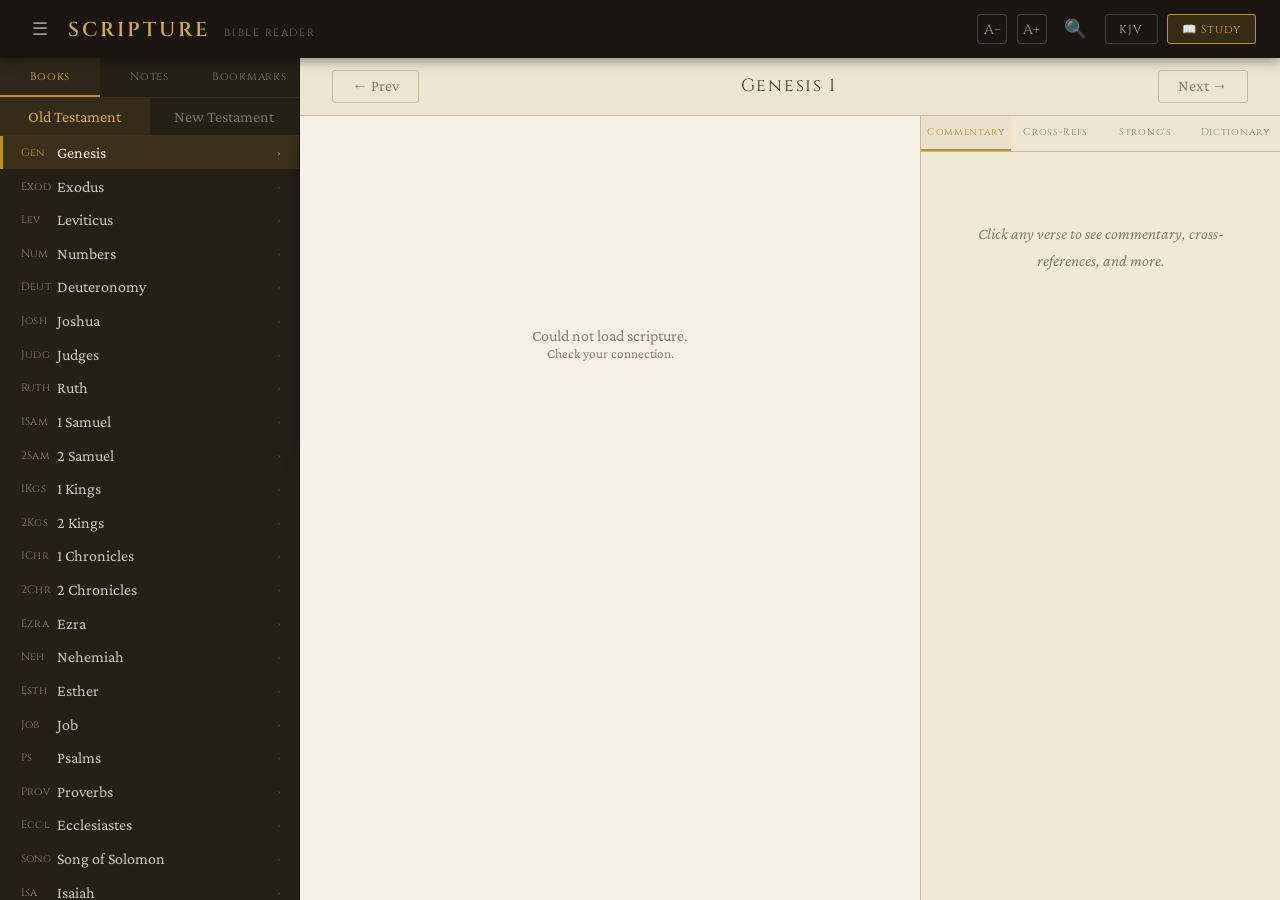
==== index.html @ 1990aa59 "Rename bible-reader-v2.html to index.html" ====
<!DOCTYPE html>
<html lang="en">
<head>
<meta charset="UTF-8">
<meta name="viewport" content="width=device-width, initial-scale=1.0">
<title>Scripture — Bible Reader</title>
<link href="https://fonts.googleapis.com/css2?family=EB+Garamond:ital,wght@0,400;0,500;0,600;1,400;1,500&family=Cinzel:wght@400;500;600&family=Crimson+Pro:ital,wght@0,300;0,400;1,300;1,400&display=swap" rel="stylesheet">
<style>
:root {
  --parchment:#f5f0e8; --parchment-dark:#ede5d4; --ink:#1a1510; --ink-light:#3d3528;
  --ink-faint:#8c7e6a; --gold:#b8922a; --gold-light:#d4ab45; --red:#8b2020;
  --border:#c8b99a; --panel-bg:#f0e9da; --sidebar-bg:#251f18; --sidebar-text:#f5f0e8;
}
*{margin:0;padding:0;box-sizing:border-box;}
body{background:var(--parchment);color:var(--ink);font-family:'Crimson Pro',Georgia,serif;height:100vh;display:flex;flex-direction:column;overflow:hidden;}

/* HEADER */
header{background:var(--ink);color:var(--parchment);padding:0 1.5rem;display:flex;align-items:center;justify-content:space-between;height:58px;flex-shrink:0;z-index:200;box-shadow:0 2px 12px rgba(0,0,0,.45);}
.logo{font-family:'Cinzel',serif;font-size:1.25rem;font-weight:600;letter-spacing:.15em;color:var(--gold-light);}
.logo sub{font-size:.65rem;letter-spacing:.15em;color:rgba(245,240,232,.4);font-weight:400;margin-left:.4rem;text-transform:uppercase;vertical-align:baseline;}
.hdr-right{display:flex;align-items:center;gap:.6rem;}
.hbtn{background:none;border:1px solid rgba(245,240,232,.18);color:rgba(245,240,232,.7);font-family:'Cinzel',serif;font-size:.72rem;letter-spacing:.08em;padding:.38rem .85rem;border-radius:3px;cursor:pointer;transition:all .2s;white-space:nowrap;}
.hbtn:hover{border-color:var(--gold-light);color:var(--gold-light);background:rgba(184,146,42,.08);}
.hbtn.on{background:rgba(184,146,42,.18);border-color:var(--gold);color:var(--gold-light);}
.ibtn{background:none;border:none;color:rgba(245,240,232,.6);cursor:pointer;padding:.4rem .5rem;border-radius:4px;transition:all .2s;font-size:1.15rem;line-height:1;}
.ibtn:hover{color:var(--gold-light);background:rgba(255,255,255,.06);}
.fbtn{background:none;border:1px solid rgba(245,240,232,.2);color:rgba(245,240,232,.6);width:30px;height:30px;border-radius:3px;cursor:pointer;transition:all .2s;font-size:.88rem;font-family:'Cinzel',serif;}
.fbtn:hover{border-color:var(--gold-light);color:var(--gold-light);}

/* BODY */
.app-body{display:flex;flex:1;overflow:hidden;}

/* SIDEBAR */
.sidebar{width:300px;flex-shrink:0;background:var(--sidebar-bg);color:var(--sidebar-text);display:flex;flex-direction:column;overflow:hidden;transition:width .28s ease;border-right:1px solid rgba(0,0,0,.4);}
.sidebar.collapsed{width:0;}
.tab-bar{display:flex;border-bottom:1px solid rgba(245,240,232,.08);flex-shrink:0;}
.tab-btn{flex:1;padding:.7rem .2rem;background:none;border:none;border-bottom:2px solid transparent;color:rgba(245,240,232,.4);font-family:'Cinzel',serif;font-size:.7rem;letter-spacing:.06em;cursor:pointer;transition:all .2s;}
.tab-btn.active{color:var(--gold-light);border-bottom-color:var(--gold);background:rgba(184,146,42,.07);}
.sb-panel{display:none;flex-direction:column;overflow:hidden;flex:1;}
.sb-panel.visible{display:flex;}

/* Books */
.ts-switch{display:flex;border-bottom:1px solid rgba(245,240,232,.08);flex-shrink:0;}
.ts-btn{flex:1;padding:.6rem;background:none;border:none;color:rgba(245,240,232,.4);font-family:'Crimson Pro',serif;font-size:1rem;cursor:pointer;transition:all .2s;}
.ts-btn.active{color:var(--gold-light);background:rgba(184,146,42,.1);}
.books-scroll{flex:1;overflow-y:auto;}
.books-scroll::-webkit-scrollbar{width:4px;}
.books-scroll::-webkit-scrollbar-thumb{background:rgba(184,146,42,.25);border-radius:2px;}

/* Book row with chapter flyout */
.book-row{display:flex;align-items:center;padding:.52rem 1.1rem;cursor:pointer;transition:all .15s;border-left:3px solid transparent;position:relative;}
.book-row:hover{background:rgba(245,240,232,.06);}
.book-row.active{background:rgba(184,146,42,.15);border-left-color:var(--gold);}
.book-row:hover .ch-flyout,.book-row.active .ch-flyout{display:flex;}
.bk-abbr{font-family:'Cinzel',serif;font-size:.68rem;letter-spacing:.04em;color:var(--ink-faint);width:36px;flex-shrink:0;}
.book-row.active .bk-abbr{color:var(--gold);}
.bk-nm{font-size:1rem;color:rgba(245,240,232,.8);}
.book-row.active .bk-nm{color:var(--sidebar-text);}
.bk-arrow{margin-left:auto;font-size:.65rem;color:rgba(245,240,232,.2);transition:color .2s;}
.book-row:hover .bk-arrow{color:rgba(184,146,42,.6);}
.book-row.active .bk-arrow{color:var(--gold);}

/* Chapter flyout — appears to the RIGHT of the book row */
.ch-flyout{
  display:none;
  position:absolute;
  left:100%;
  top:0;
  z-index:500;
  background:#1e1810;
  border:1px solid rgba(184,146,42,.3);
  border-radius:0 6px 6px 0;
  box-shadow:6px 4px 20px rgba(0,0,0,.5);
  flex-direction:column;
  min-width:220px;
  max-height:320px;
}
.ch-flyout-title{font-family:'Cinzel',serif;font-size:.6rem;letter-spacing:.15em;color:var(--gold-light);padding:.55rem .8rem .4rem;border-bottom:1px solid rgba(245,240,232,.08);opacity:.8;flex-shrink:0;}
.ch-flyout-grid{display:grid;grid-template-columns:repeat(6,1fr);gap:3px;padding:.5rem .6rem .7rem;overflow-y:auto;flex:1;}
.ch-flyout-grid::-webkit-scrollbar{width:3px;}
.ch-flyout-grid::-webkit-scrollbar-thumb{background:rgba(184,146,42,.2);}
.ch-num{background:rgba(245,240,232,.07);border:none;color:rgba(245,240,232,.55);font-family:'Crimson Pro',serif;font-size:.88rem;padding:.35rem 0;border-radius:3px;cursor:pointer;transition:all .15s;text-align:center;}
.ch-num:hover{background:rgba(184,146,42,.25);color:var(--gold-light);}
.ch-num.active{background:var(--gold);color:var(--ink);font-weight:700;}

/* Notes/BM lists */
.notes-body{flex:1;overflow-y:auto;padding:.7rem 1rem;display:flex;flex-direction:column;gap:.5rem;}
.notes-body::-webkit-scrollbar{width:4px;}
.notes-body::-webkit-scrollbar-thumb{background:rgba(184,146,42,.2);}
.note-card{background:rgba(184,146,42,.08);border:1px solid rgba(184,146,42,.18);border-radius:5px;padding:.55rem .75rem;cursor:pointer;transition:all .2s;}
.note-card:hover{background:rgba(184,146,42,.16);}
.note-ref{font-family:'Cinzel',serif;font-size:.68rem;color:var(--gold-light);letter-spacing:.05em;}
.note-snip{font-size:.88rem;color:rgba(245,240,232,.55);margin-top:.2rem;white-space:nowrap;overflow:hidden;text-overflow:ellipsis;}
.bm-card{background:rgba(139,32,32,.12);border:1px solid rgba(139,32,32,.2);border-radius:5px;padding:.55rem .75rem;cursor:pointer;transition:all .2s;}
.bm-card:hover{background:rgba(139,32,32,.2);}
.bm-ref{font-family:'Cinzel',serif;font-size:.68rem;color:#c97070;letter-spacing:.05em;}
.bm-snip{font-size:.88rem;color:rgba(245,240,232,.5);margin-top:.1rem;white-space:nowrap;overflow:hidden;text-overflow:ellipsis;}
.empty-msg{text-align:center;padding:2rem .5rem;font-size:.9rem;color:rgba(245,240,232,.25);font-style:italic;}

/* READER */
.reader-wrap{flex:1;display:flex;flex-direction:column;overflow:hidden;}
.ch-nav{display:flex;align-items:center;justify-content:space-between;padding:.75rem 2rem;background:var(--parchment-dark);border-bottom:1px solid var(--border);flex-shrink:0;}
.nav-btn{background:none;border:1px solid var(--border);color:var(--ink-faint);font-family:'Crimson Pro',serif;font-size:1rem;padding:.4rem 1.2rem;border-radius:3px;cursor:pointer;transition:all .2s;}
.nav-btn:hover{border-color:var(--gold);color:var(--gold);}
.ch-title{font-family:'Cinzel',serif;font-size:1.1rem;letter-spacing:.1em;color:var(--ink-light);}
.content-split{display:flex;flex:1;overflow:hidden;}
.reader-scroll{flex:1;overflow-y:auto;}
.reader-scroll::-webkit-scrollbar{width:6px;}
.reader-scroll::-webkit-scrollbar-track{background:var(--parchment-dark);}
.reader-scroll::-webkit-scrollbar-thumb{background:var(--border);border-radius:3px;}
.reader-inner{max-width:740px;margin:0 auto;padding:3rem 2rem 6rem;}
.book-heading{text-align:center;margin-bottom:2.5rem;padding-bottom:1.25rem;border-bottom:1px solid var(--border);position:relative;}
.book-heading::after{content:'✦';position:absolute;bottom:-.55rem;left:50%;transform:translateX(-50%);background:var(--parchment);padding:0 .5rem;color:var(--gold);font-size:.7rem;}
.book-heading h1{font-family:'Cinzel',serif;font-size:2.2rem;font-weight:500;letter-spacing:.12em;margin-bottom:.25rem;}
.book-heading .ch-lbl{font-family:'EB Garamond',serif;font-style:italic;color:var(--ink-faint);font-size:1.2rem;letter-spacing:.06em;}
.sec-head{font-family:'EB Garamond',serif;font-style:italic;font-size:1.15rem;color:var(--ink-faint);text-align:center;margin:1.4rem 0 .5rem;letter-spacing:.04em;}
.verse-block{display:flex;gap:.65rem;padding:.4rem .55rem;border-radius:4px;transition:background .15s;position:relative;cursor:pointer;border-left:3px solid transparent;}
.verse-block:hover{background:rgba(184,146,42,.06);}
.verse-block.selected{background:rgba(184,146,42,.11);border-left-color:var(--gold-light);}
.verse-block.hl-yellow{background:rgba(220,170,30,.15);border-left-color:goldenrod;}
.verse-block.hl-blue{background:rgba(60,120,200,.1);border-left-color:steelblue;}
.verse-block.hl-green{background:rgba(50,140,70,.1);border-left-color:seagreen;}
.verse-block.bookmarked{border-left-color:var(--red)!important;}
.vnum{font-family:'Cinzel',serif;font-size:.68rem;color:var(--gold);min-width:2rem;padding-top:.48rem;letter-spacing:.03em;user-select:none;flex-shrink:0;}
.vtext{font-size:1.3rem;line-height:2;color:var(--ink);font-weight:300;}
.verse-block:first-child .vtext::first-letter{font-family:'Cinzel',serif;font-size:3.8rem;float:left;line-height:.8;margin-right:.1em;margin-top:.1em;color:var(--gold);}
.bm-dot{position:absolute;right:6px;top:50%;transform:translateY(-50%);width:6px;height:6px;background:var(--red);border-radius:50%;}

/* STUDY PANE */
.study-pane{width:360px;flex-shrink:0;border-left:1px solid var(--border);background:var(--panel-bg);display:flex;flex-direction:column;overflow:hidden;transition:width .28s ease;}
.study-pane.collapsed{width:0;}
.stabs{display:flex;border-bottom:1px solid var(--border);flex-shrink:0;background:var(--parchment-dark);}
.stab{flex:1;padding:.6rem .2rem;background:none;border:none;border-bottom:2px solid transparent;color:var(--ink-faint);font-family:'Cinzel',serif;font-size:.62rem;letter-spacing:.07em;cursor:pointer;transition:all .2s;white-space:nowrap;}
.stab.active{color:var(--gold);border-bottom-color:var(--gold);background:rgba(184,146,42,.05);}
.study-body{flex:1;overflow-y:auto;padding:1.25rem;}
.study-body::-webkit-scrollbar{width:5px;}
.study-body::-webkit-scrollbar-thumb{background:var(--border);border-radius:2px;}
.study-placeholder{text-align:center;padding:3rem 1.5rem;color:var(--ink-faint);font-style:italic;font-size:1rem;line-height:1.7;}
.study-ref-title{font-family:'Cinzel',serif;font-size:.72rem;letter-spacing:.12em;color:var(--gold);margin-bottom:.85rem;padding-bottom:.45rem;border-bottom:1px solid var(--border);}
.verse-quote{font-size:1.05rem;line-height:1.75;color:var(--ink-light);font-style:italic;margin-bottom:1.1rem;padding:.7rem .9rem;background:rgba(184,146,42,.07);border-left:3px solid var(--gold);border-radius:0 4px 4px 0;}
.com-block{margin-bottom:1.4rem;}
.com-source{font-family:'Cinzel',serif;font-size:.65rem;letter-spacing:.1em;color:var(--gold);border-bottom:1px solid rgba(184,146,42,.25);padding-bottom:.35rem;margin-bottom:.6rem;}
.com-text{font-size:1rem;line-height:1.8;color:var(--ink);}
.com-text p{margin-bottom:.7rem;}
.xref-list{display:flex;flex-direction:column;gap:.5rem;}
.xref-item{padding:.6rem .8rem;background:rgba(245,240,232,.7);border:1px solid var(--border);border-radius:5px;cursor:pointer;transition:all .2s;}
.xref-item:hover{background:rgba(184,146,42,.1);border-color:var(--gold);}
.xref-ref{font-family:'Cinzel',serif;font-size:.68rem;color:var(--gold);letter-spacing:.06em;margin-bottom:.25rem;}
.xref-text{font-size:.97rem;line-height:1.6;color:var(--ink-light);}
.dict-search{display:flex;gap:.5rem;margin-bottom:.9rem;}
.dict-input{flex:1;padding:.55rem .8rem;border:1px solid var(--border);border-radius:3px;background:rgba(245,240,232,.9);font-family:'Crimson Pro',serif;font-size:1.05rem;color:var(--ink);outline:none;}
.dict-input:focus{border-color:var(--gold);}
.dict-go{padding:.55rem 1rem;background:var(--gold);border:none;border-radius:3px;color:var(--ink);font-family:'Cinzel',serif;font-size:.65rem;letter-spacing:.05em;cursor:pointer;}
.dict-go:hover{background:var(--gold-light);}
.dict-entry h3{font-family:'Cinzel',serif;font-size:.95rem;letter-spacing:.1em;color:var(--ink);margin-bottom:.5rem;}
.dict-entry .pos{font-size:.85rem;color:var(--ink-faint);font-style:italic;margin-bottom:.65rem;}
.dict-entry p{font-size:1rem;line-height:1.8;color:var(--ink);margin-bottom:.65rem;}

/* VERSE MENU */
.vmenu{position:fixed;background:var(--ink);border:1px solid rgba(184,146,42,.3);border-radius:6px;overflow:hidden;box-shadow:0 8px 32px rgba(0,0,0,.45);z-index:1000;display:none;min-width:175px;}
.vmenu.open{display:block;}
.vm-head{padding:.45rem .7rem;font-family:'Cinzel',serif;font-size:.58rem;color:var(--gold-light);letter-spacing:.08em;background:rgba(184,146,42,.09);border-bottom:1px solid rgba(245,240,232,.08);}
.vm-item{display:flex;align-items:center;gap:.5rem;padding:.48rem .7rem;color:rgba(245,240,232,.72);font-family:'Crimson Pro',serif;font-size:.88rem;cursor:pointer;transition:all .15s;width:100%;background:none;border:none;text-align:left;}
.vm-item:hover{background:rgba(184,146,42,.15);color:var(--gold-light);}

/* NOTE MODAL */
.modal-bg{position:fixed;inset:0;background:rgba(26,21,16,.72);z-index:2000;display:none;align-items:center;justify-content:center;}
.modal-bg.open{display:flex;}
.modal{background:var(--parchment);border:1px solid var(--border);border-radius:6px;padding:1.4rem;width:90%;max-width:440px;box-shadow:0 20px 60px rgba(0,0,0,.5);}
.modal h3{font-family:'Cinzel',serif;font-size:.75rem;letter-spacing:.12em;color:var(--ink-light);margin-bottom:.2rem;}
.modal .mref{font-size:.85rem;color:var(--ink-faint);font-style:italic;margin-bottom:.9rem;}
.modal textarea{width:100%;height:110px;background:var(--parchment-dark);border:1px solid var(--border);border-radius:4px;padding:.65rem;font-family:'Crimson Pro',serif;font-size:1rem;color:var(--ink);resize:none;outline:none;transition:border-color .2s;}
.modal textarea:focus{border-color:var(--gold);}
.modal-btns{display:flex;gap:.5rem;justify-content:flex-end;margin-top:.65rem;}
.btn-cancel{padding:.45rem 1.1rem;background:none;border:1px solid var(--border);border-radius:3px;color:var(--ink-faint);font-family:'Crimson Pro',serif;font-size:.95rem;cursor:pointer;}
.btn-save{padding:.45rem 1.1rem;background:var(--gold);border:none;border-radius:3px;color:var(--ink);font-family:'Crimson Pro',serif;font-size:.95rem;font-weight:600;cursor:pointer;}
.btn-save:hover{background:var(--gold-light);}

/* SEARCH */
.search-bg{position:fixed;inset:0;background:rgba(26,21,16,.8);z-index:2000;display:none;align-items:flex-start;justify-content:center;padding-top:70px;}
.search-bg.open{display:flex;}
.search-box{background:var(--parchment);border-radius:8px;width:90%;max-width:580px;box-shadow:0 20px 60px rgba(0,0,0,.5);overflow:hidden;}
.search-row{display:flex;align-items:center;padding:0 .9rem;border-bottom:1px solid var(--border);}
.search-row span{color:var(--ink-faint);font-size:1rem;}
.search-inp{flex:1;padding:.9rem .65rem;background:none;border:none;outline:none;font-family:'Crimson Pro',serif;font-size:1.05rem;color:var(--ink);}
.search-close{background:none;border:none;color:var(--ink-faint);font-size:1rem;cursor:pointer;padding:.35rem;}
.search-results{max-height:380px;overflow-y:auto;}
.search-results::-webkit-scrollbar{width:4px;}
.search-results::-webkit-scrollbar-thumb{background:var(--border);}
.sresult{padding:.65rem .9rem;border-bottom:1px solid rgba(200,185,154,.25);cursor:pointer;transition:background .15s;}
.sresult:hover{background:rgba(184,146,42,.07);}
.sresult-ref{font-family:'Cinzel',serif;font-size:.6rem;color:var(--gold);letter-spacing:.07em;margin-bottom:.15rem;}
.sresult-text{font-size:.92rem;line-height:1.5;color:var(--ink-light);}
.sresult-text mark{background:rgba(184,146,42,.28);color:var(--ink);border-radius:2px;padding:0 1px;}
.search-empty{text-align:center;padding:2rem;color:var(--ink-faint);font-style:italic;font-size:.9rem;}

/* TRANSLATION PICKER */
.trans-bg{position:fixed;inset:0;background:rgba(26,21,16,.7);z-index:2000;display:none;align-items:center;justify-content:center;}
.trans-bg.open{display:flex;}
.trans-box{background:var(--parchment);border-radius:8px;width:90%;max-width:400px;box-shadow:0 20px 60px rgba(0,0,0,.5);overflow:hidden;}
.trans-head{display:flex;align-items:center;justify-content:space-between;padding:.9rem 1.1rem;background:var(--ink);}
.trans-head h3{font-family:'Cinzel',serif;font-size:.7rem;letter-spacing:.15em;color:var(--gold-light);}
.trans-head button{background:none;border:none;color:rgba(245,240,232,.4);font-size:1rem;cursor:pointer;}
.trans-list{max-height:380px;overflow-y:auto;}
.trans-list::-webkit-scrollbar{width:4px;}
.trans-list::-webkit-scrollbar-thumb{background:var(--border);}
.trans-item{display:flex;align-items:center;padding:.65rem 1.1rem;border-bottom:1px solid rgba(200,185,154,.25);cursor:pointer;transition:background .15s;}
.trans-item:hover{background:rgba(184,146,42,.06);}
.trans-item.active{background:rgba(184,146,42,.1);}
.trans-abbr{font-family:'Cinzel',serif;font-size:.72rem;color:var(--gold);width:65px;letter-spacing:.04em;}
.trans-name{flex:1;font-size:.92rem;color:var(--ink-light);}
.trans-check{color:var(--gold);font-size:.85rem;}

/* Strong's entries */
.strongs-entry{background:rgba(245,240,232,.7);border:1px solid var(--border);border-radius:5px;padding:.8rem .95rem;margin-bottom:.7rem;}
.strongs-header{display:flex;align-items:center;justify-content:space-between;margin-bottom:.35rem;}
.strongs-word{font-family:'Cinzel',serif;font-size:.95rem;color:var(--ink);letter-spacing:.05em;}
.strongs-num{font-family:'Cinzel',serif;font-size:.78rem;padding:.18rem .5rem;border-radius:3px;letter-spacing:.05em;}
.strongs-num.heb{background:rgba(139,32,32,.12);color:var(--red);border:1px solid rgba(139,32,32,.2);}
.strongs-num.grk{background:rgba(60,100,180,.1);color:#3a5faa;border:1px solid rgba(60,100,180,.2);}
.strongs-original{font-family:'EB Garamond',serif;font-size:1.25rem;color:var(--ink-light);margin-bottom:.25rem;}
.strongs-translit{font-size:.88rem;color:var(--ink-faint);font-style:italic;margin-left:.4rem;}
.strongs-def{font-size:.97rem;line-height:1.65;color:var(--ink);margin-bottom:.3rem;}
.strongs-usage{font-size:.82rem;color:var(--ink-faint);font-style:italic;}

/* LOADING */
.loader{display:flex;flex-direction:column;align-items:center;justify-content:center;height:40vh;gap:.8rem;color:var(--ink-faint);}
.spinner{width:28px;height:28px;border:2px solid var(--border);border-top-color:var(--gold);border-radius:50%;animation:spin .7s linear infinite;}
@keyframes spin{to{transform:rotate(360deg);}}
.fade-in{animation:fadeUp .35s ease;}
@keyframes fadeUp{from{opacity:0;transform:translateY(6px);}to{opacity:1;transform:translateY(0);}}

/* MOBILE */
@media(max-width:720px){
  .sidebar{position:fixed;left:0;top:58px;bottom:0;z-index:150;transform:translateX(-100%);transition:transform .28s ease;width:300px;}
  .sidebar.mobile-show{transform:translateX(0);}
  .sidebar.collapsed{transform:translateX(-100%);}
  .study-pane{position:fixed;right:0;top:58px;bottom:0;z-index:150;transform:translateX(100%);transition:transform .28s ease;width:92vw;max-width:380px;}
  .study-pane.mobile-show{transform:translateX(0);}
  .study-pane.collapsed{transform:translateX(100%);}
  .reader-inner{padding:1.5rem 1rem 4rem;}
  .ch-flyout{max-height:260px;}
}
</style>
</head>
<body>

<header>
  <div style="display:flex;align-items:center;gap:.75rem;">
    <button class="ibtn" id="sbToggle" title="Books">☰</button>
    <div class="logo">SCRIPTURE <sub>Bible Reader</sub></div>
  </div>
  <div class="hdr-right">
    <button class="fbtn" id="fontDn">A−</button>
    <button class="fbtn" id="fontUp">A+</button>
    <button class="ibtn" id="searchBtn" title="Search (/)">🔍</button>
    <button class="hbtn" id="transBtn">KJV</button>
    <button class="hbtn on" id="studyToggle">📖 Study</button>
  </div>
</header>

<div class="app-body">

  <!-- SIDEBAR -->
  <nav class="sidebar" id="sidebar">
    <div class="tab-bar">
      <button class="tab-btn active" data-panel="books">Books</button>
      <button class="tab-btn" data-panel="notes">Notes</button>
      <button class="tab-btn" data-panel="bookmarks">Bookmarks</button>
    </div>

    <div class="sb-panel visible" id="panel-books">
      <div class="ts-switch">
        <button class="ts-btn active" id="otBtn">Old Testament</button>
        <button class="ts-btn" id="ntBtn">New Testament</button>
      </div>
      <div class="books-scroll" id="booksScroll"></div>
    </div>

    <div class="sb-panel" id="panel-notes">
      <div class="notes-body" id="notesList"></div>
    </div>

    <div class="sb-panel" id="panel-bookmarks">
      <div class="notes-body" id="bmList"></div>
    </div>
  </nav>

  <!-- READER -->
  <div class="reader-wrap">
    <div class="ch-nav">
      <button class="nav-btn" id="prevBtn">← Prev</button>
      <div class="ch-title" id="chTitle">Genesis 1</div>
      <button class="nav-btn" id="nextBtn">Next →</button>
    </div>
    <div class="content-split">
      <div class="reader-scroll" id="readerScroll">
        <div class="reader-inner" id="readerInner">
          <div class="loader"><div class="spinner"></div><span>Loading scripture…</span></div>
        </div>
      </div>

      <!-- STUDY PANE -->
      <div class="study-pane" id="studyPane">
        <div class="stabs">
          <button class="stab active" data-stab="commentary">Commentary</button>
          <button class="stab" data-stab="crossrefs">Cross-Refs</button>
          <button class="stab" data-stab="strongs">Strong's</button>
          <button class="stab" data-stab="dictionary">Dictionary</button>
        </div>
        <div class="study-body" id="studyBody">
          <div class="study-placeholder">Click any verse to see commentary, cross-references, and more.</div>
        </div>
      </div>
    </div>
  </div>
</div>

<!-- VERSE MENU -->
<div class="vmenu" id="vMenu">
  <div class="vm-head" id="vMenuRef">—</div>
  <button class="vm-item" id="vmHL1">🟡 Highlight Yellow</button>
  <button class="vm-item" id="vmHL2">🔵 Highlight Blue</button>
  <button class="vm-item" id="vmHL3">🟢 Highlight Green</button>
  <button class="vm-item" id="vmClear">✕ Clear Highlight</button>
  <button class="vm-item" id="vmBM">🔖 Bookmark</button>
  <button class="vm-item" id="vmNote">📝 Add / Edit Note</button>
  <button class="vm-item" id="vmCopy">📋 Copy Verse</button>
</div>

<!-- NOTE MODAL -->
<div class="modal-bg" id="noteBg">
  <div class="modal">
    <h3>NOTE</h3>
    <div class="mref" id="noteRef">—</div>
    <textarea id="noteTA" placeholder="Write your note…"></textarea>
    <div class="modal-btns">
      <button class="btn-cancel" id="noteCancel">Cancel</button>
      <button class="btn-save" id="noteSave">Save</button>
    </div>
  </div>
</div>

<!-- SEARCH -->
<div class="search-bg" id="searchBg">
  <div class="search-box">
    <div class="search-row">
      <span>🔍</span>
      <input class="search-inp" id="searchInp" placeholder="Search scripture…" autocomplete="off"/>
      <button class="search-close" id="searchClose">✕</button>
    </div>
    <div class="search-results" id="searchResults">
      <div class="search-empty">Type to search all books</div>
    </div>
  </div>
</div>

<!-- TRANSLATION PICKER -->
<div class="trans-bg" id="transBg">
  <div class="trans-box">
    <div class="trans-head">
      <h3>TRANSLATION</h3>
      <button id="transClose">✕</button>
    </div>
    <div class="trans-list" id="transList"></div>
  </div>
</div>

<script>
// ══════════════════════════════════
// DATA
// ══════════════════════════════════
const TRANSLATIONS = [
  {abbr:'KJV', name:'King James Version',          id:'engKJV'},
  {abbr:'WEB', name:'World English Bible',          id:'engWEB'},
  {abbr:'ASV', name:'American Standard Version',   id:'engASV'},
  {abbr:'BSB', name:'Berean Standard Bible',        id:'BSB'},
  {abbr:'BBE', name:'Bible in Basic English',       id:'engBBE'},
  {abbr:'YLT', name:"Young's Literal Translation", id:'engYLT'},
];

const BOOK_IDS = {
  'Genesis':'GEN','Exodus':'EXO','Leviticus':'LEV','Numbers':'NUM','Deuteronomy':'DEU',
  'Joshua':'JOS','Judges':'JDG','Ruth':'RUT','1 Samuel':'1SA','2 Samuel':'2SA',
  '1 Kings':'1KI','2 Kings':'2KI','1 Chronicles':'1CH','2 Chronicles':'2CH',
  'Ezra':'EZR','Nehemiah':'NEH','Esther':'EST','Job':'JOB','Psalms':'PSA',
  'Proverbs':'PRO','Ecclesiastes':'ECC','Song of Solomon':'SNG','Isaiah':'ISA',
  'Jeremiah':'JER','Lamentations':'LAM','Ezekiel':'EZK','Daniel':'DAN','Hosea':'HOS',
  'Joel':'JOL','Amos':'AMO','Obadiah':'OBA','Jonah':'JON','Micah':'MIC',
  'Nahum':'NAH','Habakkuk':'HAB','Zephaniah':'ZEP','Haggai':'HAG','Zechariah':'ZEC',
  'Malachi':'MAL','Matthew':'MAT','Mark':'MRK','Luke':'LUK','John':'JHN',
  'Acts':'ACT','Romans':'ROM','1 Corinthians':'1CO','2 Corinthians':'2CO',
  'Galatians':'GAL','Ephesians':'EPH','Philippians':'PHP','Colossians':'COL',
  '1 Thessalonians':'1TH','2 Thessalonians':'2TH','1 Timothy':'1TI','2 Timothy':'2TI',
  'Titus':'TIT','Philemon':'PHM','Hebrews':'HEB','James':'JAS','1 Peter':'1PE',
  '2 Peter':'2PE','1 John':'1JN','2 John':'2JN','3 John':'3JN','Jude':'JUD',
  'Revelation':'REV'
};
const ID_TO_BOOK = Object.fromEntries(Object.entries(BOOK_IDS).map(([k,v])=>[v,k]));

const OT = [
  {name:'Genesis',abbr:'Gen',ch:50},{name:'Exodus',abbr:'Exod',ch:40},{name:'Leviticus',abbr:'Lev',ch:27},
  {name:'Numbers',abbr:'Num',ch:36},{name:'Deuteronomy',abbr:'Deut',ch:34},{name:'Joshua',abbr:'Josh',ch:24},
  {name:'Judges',abbr:'Judg',ch:21},{name:'Ruth',abbr:'Ruth',ch:4},{name:'1 Samuel',abbr:'1Sam',ch:31},
  {name:'2 Samuel',abbr:'2Sam',ch:24},{name:'1 Kings',abbr:'1Kgs',ch:22},{name:'2 Kings',abbr:'2Kgs',ch:25},
  {name:'1 Chronicles',abbr:'1Chr',ch:29},{name:'2 Chronicles',abbr:'2Chr',ch:36},{name:'Ezra',abbr:'Ezra',ch:10},
  {name:'Nehemiah',abbr:'Neh',ch:13},{name:'Esther',abbr:'Esth',ch:10},{name:'Job',abbr:'Job',ch:42},
  {name:'Psalms',abbr:'Ps',ch:150},{name:'Proverbs',abbr:'Prov',ch:31},{name:'Ecclesiastes',abbr:'Eccl',ch:12},
  {name:'Song of Solomon',abbr:'Song',ch:8},{name:'Isaiah',abbr:'Isa',ch:66},{name:'Jeremiah',abbr:'Jer',ch:52},
  {name:'Lamentations',abbr:'Lam',ch:5},{name:'Ezekiel',abbr:'Ezek',ch:48},{name:'Daniel',abbr:'Dan',ch:12},
  {name:'Hosea',abbr:'Hos',ch:14},{name:'Joel',abbr:'Joel',ch:3},{name:'Amos',abbr:'Amos',ch:9},
  {name:'Obadiah',abbr:'Obad',ch:1},{name:'Jonah',abbr:'Jonah',ch:4},{name:'Micah',abbr:'Mic',ch:7},
  {name:'Nahum',abbr:'Nah',ch:3},{name:'Habakkuk',abbr:'Hab',ch:3},{name:'Zephaniah',abbr:'Zeph',ch:3},
  {name:'Haggai',abbr:'Hag',ch:2},{name:'Zechariah',abbr:'Zech',ch:14},{name:'Malachi',abbr:'Mal',ch:4}
];
const NT = [
  {name:'Matthew',abbr:'Matt',ch:28},{name:'Mark',abbr:'Mark',ch:16},{name:'Luke',abbr:'Luke',ch:24},
  {name:'John',abbr:'John',ch:21},{name:'Acts',abbr:'Acts',ch:28},{name:'Romans',abbr:'Rom',ch:16},
  {name:'1 Corinthians',abbr:'1Cor',ch:16},{name:'2 Corinthians',abbr:'2Cor',ch:13},{name:'Galatians',abbr:'Gal',ch:6},
  {name:'Ephesians',abbr:'Eph',ch:6},{name:'Philippians',abbr:'Phil',ch:4},{name:'Colossians',abbr:'Col',ch:4},
  {name:'1 Thessalonians',abbr:'1Thess',ch:5},{name:'2 Thessalonians',abbr:'2Thess',ch:3},
  {name:'1 Timothy',abbr:'1Tim',ch:6},{name:'2 Timothy',abbr:'2Tim',ch:4},{name:'Titus',abbr:'Titus',ch:3},
  {name:'Philemon',abbr:'Phlm',ch:1},{name:'Hebrews',abbr:'Heb',ch:13},{name:'James',abbr:'Jas',ch:5},
  {name:'1 Peter',abbr:'1Pet',ch:5},{name:'2 Peter',abbr:'2Pet',ch:3},{name:'1 John',abbr:'1Jn',ch:5},
  {name:'2 John',abbr:'2Jn',ch:1},{name:'3 John',abbr:'3Jn',ch:1},{name:'Jude',abbr:'Jude',ch:1},
  {name:'Revelation',abbr:'Rev',ch:22}
];
const ALL = [...OT,...NT];

// ══════════════════════════════════
// STATE
// ══════════════════════════════════
const S = {
  testament:'OT', bookIdx:0, chapter:1,
  translation:'KJV', transId:'engKJV',
  fontSize:1.15, sidebarOpen:true, studyOpen:true,
  activeTab:'commentary', sidebarTab:'books',
  menuKey:null, menuText:null,
  verses:[],
  hl:{}, bm:{}, notes:{}
};
try{S.hl=JSON.parse(localStorage.getItem('sc_hl')||'{}');}catch(e){}
try{S.bm=JSON.parse(localStorage.getItem('sc_bm')||'{}');}catch(e){}
try{S.notes=JSON.parse(localStorage.getItem('sc_no')||'{}');}catch(e){}
function save(){
  localStorage.setItem('sc_hl',JSON.stringify(S.hl));
  localStorage.setItem('sc_bm',JSON.stringify(S.bm));
  localStorage.setItem('sc_no',JSON.stringify(S.notes));
}

// ══════════════════════════════════
// SIDEBAR TABS  — clicking Books tab keeps you on the Books panel
// ══════════════════════════════════
document.querySelectorAll('.tab-btn').forEach(btn=>{
  btn.addEventListener('click',()=>{
    const p=btn.dataset.panel;
    S.sidebarTab=p;
    document.querySelectorAll('.tab-btn').forEach(b=>b.classList.toggle('active',b.dataset.panel===p));
    document.querySelectorAll('.sb-panel').forEach(el=>el.classList.toggle('visible',el.id==='panel-'+p));
  });
});

// ══════════════════════════════════
// BOOKS
// ══════════════════════════════════
function renderBooks(){
  const books = S.testament==='OT'?OT:NT;
  const offset = S.testament==='OT'?0:OT.length;
  const el=document.getElementById('booksScroll');
  el.innerHTML=books.map((b,i)=>{
    const idx=offset+i;
    const isActive=idx===S.bookIdx;
    // Build chapter flyout grid
    const chCells=Array.from({length:b.ch},(_,j)=>j+1).map(n=>
      `<button class="ch-num${(isActive&&n===S.chapter)?' active':''}" data-idx="${idx}" data-n="${n}">${n}</button>`
    ).join('');
    return `<div class="book-row${isActive?' active':''}" data-idx="${idx}">
      <span class="bk-abbr">${b.abbr}</span>
      <span class="bk-nm">${b.name}</span>
      <span class="bk-arrow">›</span>
      <div class="ch-flyout">
        <div class="ch-flyout-title">Chapter</div>
        <div class="ch-flyout-grid">${chCells}</div>
      </div>
    </div>`;
  }).join('');

  // Book click: just select book, ch 1 — flyout handles chapter
  el.querySelectorAll('.book-row').forEach(r=>r.addEventListener('click',e=>{
    // Don't navigate if clicking inside the flyout
    if(e.target.closest('.ch-flyout')) return;
    S.bookIdx=+r.dataset.idx; S.chapter=1;
    renderBooks();
    loadChapter();
    activateSidebarPanel('books');
  }));

  // Chapter cell click
  el.querySelectorAll('.ch-num').forEach(btn=>btn.addEventListener('click',e=>{
    e.stopPropagation();
    S.bookIdx=+btn.dataset.idx; S.chapter=+btn.dataset.n;
    renderBooks();
    loadChapter();
    activateSidebarPanel('books');
  }));

  const act=el.querySelector('.book-row.active');
  if(act) act.scrollIntoView({block:'nearest'});
}

function activateSidebarPanel(name){
  S.sidebarTab=name;
  document.querySelectorAll('.tab-btn').forEach(b=>b.classList.toggle('active',b.dataset.panel===name));
  document.querySelectorAll('.sb-panel').forEach(el=>el.classList.toggle('visible',el.id==='panel-'+name));
}

document.getElementById('otBtn').addEventListener('click',()=>{
  S.testament='OT';S.bookIdx=0;S.chapter=1;
  document.getElementById('otBtn').classList.add('active');
  document.getElementById('ntBtn').classList.remove('active');
  renderBooks();loadChapter();
});
document.getElementById('ntBtn').addEventListener('click',()=>{
  S.testament='NT';S.bookIdx=OT.length;S.chapter=1;
  document.getElementById('ntBtn').classList.add('active');
  document.getElementById('otBtn').classList.remove('active');
  renderBooks();loadChapter();
});

// ══════════════════════════════════
// NOTES / BOOKMARKS
// ══════════════════════════════════
function renderNotesList(){
  const el=document.getElementById('notesList');
  const e=Object.entries(S.notes);
  if(!e.length){el.innerHTML='<div class="empty-msg">No notes yet.<br>Right-click a verse to add one.</div>';return;}
  el.innerHTML=e.map(([ref,txt])=>`<div class="note-card" data-ref="${ref}"><div class="note-ref">${ref}</div><div class="note-snip">${txt}</div></div>`).join('');
  el.querySelectorAll('.note-card').forEach(c=>c.addEventListener('click',()=>navToRef(c.dataset.ref)));
}
function renderBmList(){
  const el=document.getElementById('bmList');
  const keys=Object.keys(S.bm).filter(k=>S.bm[k]);
  if(!keys.length){el.innerHTML='<div class="empty-msg">No bookmarks yet.<br>Right-click a verse to bookmark it.</div>';return;}
  el.innerHTML=keys.map(ref=>`<div class="bm-card" data-ref="${ref}"><div class="bm-ref">${ref}</div><div class="bm-snip">${ref}</div></div>`).join('');
  el.querySelectorAll('.bm-card').forEach(c=>c.addEventListener('click',()=>navToRef(c.dataset.ref)));
}

// ══════════════════════════════════
// LOAD CHAPTER
// ══════════════════════════════════
async function loadChapter(){
  const book=ALL[S.bookIdx];
  document.getElementById('chTitle').textContent=`${book.name} ${S.chapter}`;
  document.getElementById('readerInner').innerHTML='<div class="loader"><div class="spinner"></div><span>Loading…</span></div>';
  S.verses=[];
  const bookId=BOOK_IDS[book.name];
  if(!bookId){document.getElementById('readerInner').innerHTML='<div class="loader"><span>Book not found</span></div>';return;}
  try{
    const url=`https://bible.helloao.org/api/${S.transId}/${bookId}/${S.chapter}.json`;
    const res=await fetch(url);
    if(!res.ok) throw new Error(res.status);
    const data=await res.json();
    renderChapter(book,data);
  }catch(e){
    try{
      const tMap={engKJV:'kjv',engWEB:'web',engASV:'asv',BSB:'web',engBBE:'bbe',engYLT:'ylt'};
      const t=tMap[S.transId]||'kjv';
      const res2=await fetch(`https://bible-api.com/${encodeURIComponent(book.name+' '+S.chapter)}?translation=${t}`);
      const d2=await res2.json();
      if(d2.verses) renderFallback(book,d2.verses);
      else throw new Error();
    }catch(e2){
      document.getElementById('readerInner').innerHTML='<div class="loader"><span style="text-align:center">Could not load scripture.<br><small>Check your connection.</small></span></div>';
    }
  }
}

function extractText(content){
  if(!content) return '';
  return content.map(c=>{
    if(typeof c==='string') return c;
    if(c.type==='text'||c.type==='phrase') return c.text||extractText(c.content)||'';
    if(c.type==='footnote'||c.type==='note') return '';
    if(c.content) return extractText(c.content);
    return c.text||'';
  }).join('').trim();
}

function buildVerseHTML(key,vn,text){
  const hl=S.hl[key]||'';
  const bm=S.bm[key]?'bookmarked':'';
  return `<div class="verse-block ${hl} ${bm}" data-key="${key}" data-vn="${vn}">
    <span class="vnum">${vn}</span>
    <span class="vtext">${text}</span>
    ${bm?'<span class="bm-dot"></span>':''}
  </div>`;
}

function renderChapter(book,data){
  const inner=document.getElementById('readerInner');
  let html=`<div class="book-heading fade-in"><h1>${book.name}</h1><div class="ch-lbl">Chapter ${S.chapter}</div></div><div id="vCont" class="fade-in">`;
  const content=data.chapter?.content||[];
  content.forEach(item=>{
    if(item.type==='heading'){
      html+=`<div class="sec-head">${extractText(item.content)}</div>`;
    } else if(item.type==='verse'){
      const vn=item.number;
      const text=extractText(item.content);
      const key=`${book.name} ${S.chapter}:${vn}`;
      S.verses.push({num:vn,text,key});
      html+=buildVerseHTML(key,vn,text);
    }
  });
  html+='</div>';
  inner.innerHTML=html;
  document.getElementById('vCont').style.fontSize=S.fontSize+'rem';
  attachHandlers();
  renderBmList();
}

function renderFallback(book,verses){
  const inner=document.getElementById('readerInner');
  let html=`<div class="book-heading fade-in"><h1>${book.name}</h1><div class="ch-lbl">Chapter ${S.chapter}</div></div><div id="vCont" class="fade-in">`;
  verses.forEach(v=>{
    const text=v.text.trim();
    const key=`${book.name} ${S.chapter}:${v.verse}`;
    S.verses.push({num:v.verse,text,key});
    html+=buildVerseHTML(key,v.verse,text);
  });
  html+='</div>';
  inner.innerHTML=html;
  document.getElementById('vCont').style.fontSize=S.fontSize+'rem';
  attachHandlers();
  renderBmList();
}

function attachHandlers(){
  // Clicking blank reader area deselects the current verse
  document.getElementById('readerScroll').addEventListener('click',e=>{
    if(!e.target.closest('.verse-block')){
      document.querySelectorAll('.verse-block').forEach(v=>v.classList.remove('selected'));
      S.menuKey=null; S.menuText=null;
      // Show placeholder in study pane
      document.getElementById('studyBody').innerHTML='<div class="study-placeholder">Select a verse to see commentary, cross-references, Strong\'s numbers, and more.</div>';
    }
  });

  document.querySelectorAll('.verse-block').forEach(el=>{
    el.addEventListener('click',e=>{
      if(e.button!==0) return;
      const key=el.dataset.key;
      const text=el.querySelector('.vtext').textContent;
      // Deselect if clicking already-selected verse
      if(S.menuKey===key){
        document.querySelectorAll('.verse-block').forEach(v=>v.classList.remove('selected'));
        S.menuKey=null; S.menuText=null;
        document.getElementById('studyBody').innerHTML='<div class="study-placeholder">Select a verse to see commentary, cross-references, Strong\'s numbers, and more.</div>';
        return;
      }
      document.querySelectorAll('.verse-block').forEach(v=>v.classList.remove('selected'));
      el.classList.add('selected');
      S.menuKey=key; S.menuText=text;
      // Update study pane with current tab content for this verse
      refreshStudyTab();
    });
    el.addEventListener('contextmenu',e=>{
      e.preventDefault();
      showMenu(e,el.dataset.key,el.querySelector('.vtext').textContent);
    });
    let timer;
    el.addEventListener('touchstart',e=>{timer=setTimeout(()=>showMenu(e.touches[0],el.dataset.key,el.querySelector('.vtext').textContent),600);});
    el.addEventListener('touchend',()=>clearTimeout(timer));
    el.addEventListener('touchmove',()=>clearTimeout(timer));
  });
}

// Called whenever a verse is selected OR a tab is switched — loads whatever tab is active
function refreshStudyTab(){
  if(!S.menuKey){
    document.getElementById('studyBody').innerHTML='<div class="study-placeholder">Select a verse to see commentary, cross-references, Strong\'s numbers, and more.</div>';
    return;
  }
  if(S.activeTab==='commentary') doCommentary(S.menuKey,S.menuText);
  else if(S.activeTab==='crossrefs') doCrossRefs(S.menuKey,S.menuText);
  else if(S.activeTab==='strongs') doStrongs(S.menuKey,S.menuText);
  else renderDict();
}

// ══════════════════════════════════
// STUDY PANE
// ══════════════════════════════════
document.querySelectorAll('.stab').forEach(btn=>{
  btn.addEventListener('click',()=>{
    S.activeTab=btn.dataset.stab;
    document.querySelectorAll('.stab').forEach(b=>b.classList.toggle('active',b.dataset.stab===S.activeTab));
    refreshStudyTab();
  });
});

function openStudy(key,text){
  S.menuKey=key; S.menuText=text;
  if(!S.studyOpen) setStudyOpen(true);
  refreshStudyTab();
}

// -- Commentary --
async function doCommentary(key,text){
  const sb=document.getElementById('studyBody');
  sb.innerHTML=`<div class="study-ref-title">${key}</div><div class="verse-quote">${text}</div><div class="loader" style="height:100px"><div class="spinner"></div></div>`;
  const parts=parseRef(key);
  if(!parts){sb.innerHTML+='<div class="study-placeholder">Cannot parse reference.</div>';return;}
  const bookId=BOOK_IDS[parts.book];
  let html=`<div class="study-ref-title">${key}</div><div class="verse-quote">${text}</div>`;

  // 1. Try Tyndale study notes
  try{
    const res=await fetch(`https://bible.helloao.org/api/c/tyndale/${bookId}/${parts.ch}.json`);
    if(res.ok){
      const data=await res.json();
      const notes=(data?.chapter?.content||[]).filter(item=>{
        if(item.type!=='study_note') return false;
        const r=item.reference||{};
        const s=r.verse||r.startVerse||0;
        const e=r.endVerse||s;
        return parts.v>=s && parts.v<=e;
      });
      if(notes.length){
        html+=`<div class="com-block"><div class="com-source">TYNDALE STUDY NOTES</div>`;
        notes.forEach(n=>{
          const t=extractText(n.content||[]);
          if(t) html+=`<div class="com-text"><p>${t}</p></div>`;
        });
        html+='</div>';
      }
    }
  }catch(e){}

  // 2. AI Commentary via Claude
  try{
    const aiHtml=await aiCommentary(key,text);
    html+=aiHtml;
  }catch(e){}

  if(html===`<div class="study-ref-title">${key}</div><div class="verse-quote">${text}</div>`)
    html+='<div class="study-placeholder">No commentary available for this verse.</div>';
  sb.innerHTML=html;
}

async function aiCommentary(key,text){
  const r=await fetch('https://api.anthropic.com/v1/messages',{
    method:'POST',
    headers:{'Content-Type':'application/json'},
    body:JSON.stringify({
      model:'claude-sonnet-4-20250514',max_tokens:500,
      messages:[{role:'user',content:`You are a scholarly Bible commentary assistant. Write a concise commentary on ${key}: "${text}"

Cover in 2–3 short flowing paragraphs:
1. Historical and contextual background
2. Key theological meaning or original language significance
3. Practical or devotional application

Under 300 words. No headers, no bullets, no preamble. Start directly with the commentary.`}]
    })
  });
  const d=await r.json();
  const t=d.content?.[0]?.text||'';
  if(!t) return '';
  const paras=t.split('\n\n').filter(p=>p.trim()).map(p=>`<p>${p.trim()}</p>`).join('');
  return `<div class="com-block"><div class="com-source">COMMENTARY</div><div class="com-text">${paras}</div></div>`;
}

// -- Cross-References --
async function doCrossRefs(key,text){
  const sb=document.getElementById('studyBody');
  sb.innerHTML=`<div class="study-ref-title">${key} — Cross-References</div><div class="verse-quote">${text}</div><div class="loader" style="height:80px"><div class="spinner"></div></div>`;
  const parts=parseRef(key);
  if(!parts) return;
  const bookId=BOOK_IDS[parts.book];
  let html=`<div class="study-ref-title">${key} — Cross-References</div><div class="verse-quote">${text}</div>`;

  try{
    const res=await fetch(`https://bible.helloao.org/api/d/open-cross-ref/${bookId}/${parts.ch}.json`);
    if(!res.ok) throw new Error();
    const data=await res.json();
    const content=data?.chapter?.content||[];
    const verseEntry=content.find(c=>c.type==='verse'&&c.number===parts.v);
    const refs=verseEntry?.content||[];

    if(!refs.length){
      html+='<div class="study-placeholder">No cross-references found.</div>';
    } else {
      html+='<div class="xref-list">';
      const toFetch=refs.slice(0,10);
      const results=await Promise.allSettled(toFetch.map(ref=>fetchXRef(ref)));
      results.forEach((res,i)=>{
        const ref=toFetch[i];
        const label=xrefLabel(ref);
        const verseText=res.status==='fulfilled'?res.value:'';
        html+=`<div class="xref-item" data-ref="${label}"><div class="xref-ref">${label}</div><div class="xref-text">${verseText||'—'}</div></div>`;
      });
      html+='</div>';
    }
  }catch(e){
    html+='<div class="study-placeholder">Cross-references unavailable.</div>';
  }
  sb.innerHTML=html;
  sb.querySelectorAll('.xref-item').forEach(item=>item.addEventListener('click',()=>navToRef(item.dataset.ref)));
}

function xrefLabel(ref){
  if(!ref) return '';
  const book=ID_TO_BOOK[ref.to_book||ref.book]||ref.to_book||ref.book||'';
  const ch=ref.to_chapter||ref.chapter||'';
  const v=ref.to_verse||ref.verse||'';
  return v?`${book} ${ch}:${v}`:`${book} ${ch}`;
}
async function fetchXRef(ref){
  const bid=ref.to_book||ref.book;
  const ch=ref.to_chapter||ref.chapter;
  const v=ref.to_verse||ref.verse;
  if(!bid||!ch) return '';
  const res=await fetch(`https://bible.helloao.org/api/${S.transId}/${bid}/${ch}.json`);
  const data=await res.json();
  const item=(data?.chapter?.content||[]).find(c=>c.type==='verse'&&c.number===v);
  return item?extractText(item.content||[]):'';
}

// -- Dictionary --
function renderDict(word){
  const sb=document.getElementById('studyBody');
  const initial=word||autoWord()||'';
  const refLine = S.menuKey ? `<div style="font-family:'Cinzel',serif;font-size:.6rem;color:var(--gold);letter-spacing:.1em;margin-bottom:.75rem;padding-bottom:.4rem;border-bottom:1px solid var(--border);">${S.menuKey}</div>` : '';
  sb.innerHTML=`
    ${refLine}
    <div class="dict-search">
      <input class="dict-input" id="dictWord" value="${initial}" placeholder="Enter a word or name…"/>
      <button class="dict-go" id="dictLook">Look Up</button>
    </div>
    <div id="dictResult"></div>
  `;
  const lookup=()=>doDict(document.getElementById('dictWord').value.trim());
  document.getElementById('dictLook').addEventListener('click',lookup);
  document.getElementById('dictWord').addEventListener('keydown',e=>{if(e.key==='Enter')lookup();});
  if(initial) doDict(initial);
}

function autoWord(){
  if(!S.menuText) return '';
  const stop=new Set(['the','a','an','and','or','but','in','on','at','to','of','for','with','is','was','are','were','be','by','from','that','this','it','he','she','they','we','i','his','her','their','our','my','your','said','shall','unto','thee','thou','thy','ye','him','them','who','which','not','so','then','when','also','but','therefore','because','upon','even','made','have','has','had']);
  const words=(S.menuText||'').replace(/[^\w\s]/g,'').split(/\s+/);
  return words.find(w=>w.length>3&&!stop.has(w.toLowerCase()))||'';
}

async function doDict(word){
  if(!word) return;
  const result=document.getElementById('dictResult');
  result.innerHTML='<div class="loader" style="height:80px"><div class="spinner"></div></div>';
  try{
    const r=await fetch('https://api.anthropic.com/v1/messages',{
      method:'POST',
      headers:{'Content-Type':'application/json'},
      body:JSON.stringify({
        model:'claude-sonnet-4-20250514',max_tokens:450,
        messages:[{role:'user',content:`You are a Bible dictionary. Provide an entry for "${word}" as it relates to the Bible.

Include: what it is (person, place, concept, object), its origin/meaning, its significance in Scripture, and 2-3 key references.

Write in scholarly encyclopedic prose. Under 250 words. No bullet points. No preamble or "Here is..." intro. Start immediately with the definition.`}]
      })
    });
    const d=await r.json();
    const t=d.content?.[0]?.text||'';
    if(!t) throw new Error();
    const paras=t.split('\n\n').filter(p=>p.trim()).map(p=>`<p>${p.trim()}</p>`).join('');
    result.innerHTML=`<div class="dict-entry"><h3>${word.charAt(0).toUpperCase()+word.slice(1)}</h3><div class="com-text">${paras}</div></div>`;
  }catch(e){
    result.innerHTML='<div class="study-placeholder">Dictionary lookup unavailable.</div>';
  }
}

// -- Strong's Numbers --
async function doStrongs(key, text){
  const sb=document.getElementById('studyBody');
  if(!key){
    sb.innerHTML=`<div class="study-ref-title">STRONG'S NUMBERS</div><div class="study-placeholder">Click a verse to see original Greek or Hebrew word definitions.</div>`;
    return;
  }
  sb.innerHTML=`<div class="study-ref-title">${key} — Strong's</div><div class="verse-quote">${text}</div><div class="loader" style="height:80px"><div class="spinner"></div></div>`;

  try{
    const r=await fetch('https://api.anthropic.com/v1/messages',{
      method:'POST',
      headers:{'Content-Type':'application/json'},
      body:JSON.stringify({
        model:'claude-sonnet-4-20250514', max_tokens:700,
        messages:[{role:'user',content:`You are a Strong's Concordance assistant. For this Bible verse ${key}: "${text}"

Identify the 4–7 most theologically significant words and provide their Strong's entry. For each word respond with EXACTLY this JSON format (return only the JSON array, nothing else):
[
  {
    "word": "English word from verse",
    "strongs": "H1234 or G5678",
    "original": "Hebrew or Greek word",
    "transliteration": "phonetic spelling",
    "definition": "concise definition in 1-2 sentences",
    "usage": "how often it appears in the Bible, e.g. 'appears 45 times'"
  }
]`}]
      })
    });
    const d=await r.json();
    let raw=d.content?.[0]?.text||'[]';
    raw=raw.replace(/```json|```/g,'').trim();
    const words=JSON.parse(raw);
    if(!words.length) throw new Error('empty');

    let html=`<div class="study-ref-title">${key} — Strong's Numbers</div><div class="verse-quote">${text}</div>`;
    words.forEach(w=>{
      const isHeb=w.strongs?.startsWith('H');
      html+=`<div class="strongs-entry">
        <div class="strongs-header">
          <span class="strongs-word">${w.word}</span>
          <span class="strongs-num ${isHeb?'heb':'grk'}">${w.strongs}</span>
        </div>
        <div class="strongs-original">${w.original} <span class="strongs-translit">${w.transliteration}</span></div>
        <div class="strongs-def">${w.definition}</div>
        <div class="strongs-usage">${w.usage}</div>
      </div>`;
    });
    sb.innerHTML=html;
  }catch(e){
    sb.innerHTML=`<div class="study-ref-title">${key} — Strong's</div><div class="verse-quote">${text}</div><div class="study-placeholder">Strong's data unavailable for this verse.</div>`;
  }
}


function showMenu(e,key,text){
  S.menuKey=key; S.menuText=text;
  document.getElementById('vMenuRef').textContent=key;
  const menu=document.getElementById('vMenu');
  menu.classList.add('open');
  let x=e.clientX,y=e.clientY;
  if(x+195>window.innerWidth) x=window.innerWidth-200;
  if(y+270>window.innerHeight) y=window.innerHeight-275;
  menu.style.left=x+'px'; menu.style.top=y+'px';
}
function closeMenu(){document.getElementById('vMenu').classList.remove('open');}
document.addEventListener('click',e=>{if(!e.target.closest('#vMenu')) closeMenu();});

function applyHL(cls){
  if(!S.menuKey) return;
  const el=document.querySelector(`[data-key="${CSS.escape(S.menuKey)}"]`);
  if(el){el.classList.remove('hl-yellow','hl-blue','hl-green'); if(cls) el.classList.add(cls);}
  if(cls) S.hl[S.menuKey]=cls; else delete S.hl[S.menuKey];
  save(); closeMenu();
}
document.getElementById('vmHL1').onclick=()=>applyHL('hl-yellow');
document.getElementById('vmHL2').onclick=()=>applyHL('hl-blue');
document.getElementById('vmHL3').onclick=()=>applyHL('hl-green');
document.getElementById('vmClear').onclick=()=>applyHL(null);

document.getElementById('vmBM').onclick=()=>{
  if(!S.menuKey) return;
  const el=document.querySelector(`[data-key="${CSS.escape(S.menuKey)}"]`);
  if(S.bm[S.menuKey]){
    delete S.bm[S.menuKey];
    if(el){el.classList.remove('bookmarked');el.querySelector('.bm-dot')?.remove();}
  } else {
    S.bm[S.menuKey]=true;
    if(el){el.classList.add('bookmarked');if(!el.querySelector('.bm-dot')){const d=document.createElement('span');d.className='bm-dot';el.appendChild(d);}}
  }
  save(); renderBmList(); closeMenu();
};

document.getElementById('vmNote').onclick=()=>{
  if(!S.menuKey) return;
  document.getElementById('noteRef').textContent=S.menuKey;
  document.getElementById('noteTA').value=S.notes[S.menuKey]||'';
  document.getElementById('noteBg').classList.add('open');
  closeMenu();
  setTimeout(()=>document.getElementById('noteTA').focus(),80);
};

document.getElementById('vmCopy').onclick=()=>{
  if(S.menuText) navigator.clipboard.writeText(`"${S.menuText}" — ${S.menuKey} (${S.translation})`);
  closeMenu();
};

document.getElementById('noteCancel').onclick=()=>document.getElementById('noteBg').classList.remove('open');
document.getElementById('noteSave').onclick=()=>{
  const t=document.getElementById('noteTA').value.trim();
  if(t) S.notes[S.menuKey]=t; else delete S.notes[S.menuKey];
  save(); renderNotesList();
  document.getElementById('noteBg').classList.remove('open');
};

// ══════════════════════════════════
// NAVIGATION
// ══════════════════════════════════
document.getElementById('prevBtn').onclick=()=>{
  if(S.chapter>1) S.chapter--;
  else if(S.bookIdx>0){S.bookIdx--;S.chapter=ALL[S.bookIdx].ch;syncTestament();}
  syncSidebar(); loadChapter();
};
document.getElementById('nextBtn').onclick=()=>{
  const book=ALL[S.bookIdx];
  if(S.chapter<book.ch) S.chapter++;
  else if(S.bookIdx<ALL.length-1){S.bookIdx++;S.chapter=1;syncTestament();}
  syncSidebar(); loadChapter();
};
function syncTestament(){
  const inOT=S.bookIdx<OT.length;
  S.testament=inOT?'OT':'NT';
  document.getElementById('otBtn').classList.toggle('active',inOT);
  document.getElementById('ntBtn').classList.toggle('active',!inOT);
}
function syncSidebar(){renderBooks();}

function navToRef(ref){
  const m=ref.match(/^(.+?)\s+(\d+)(?::(\d+))?$/);
  if(!m) return;
  const idx=ALL.findIndex(b=>b.name.toLowerCase()===m[1].trim().toLowerCase());
  if(idx===-1) return;
  S.bookIdx=idx; S.chapter=+m[2];
  syncTestament(); syncSidebar(); loadChapter();
}
function parseRef(key){
  const m=key.match(/^(.+?)\s+(\d+):(\d+)$/);
  if(!m) return null;
  return{book:m[1],ch:+m[2],v:+m[3]};
}

// ══════════════════════════════════
// SIDEBAR & STUDY TOGGLES
// ══════════════════════════════════
document.getElementById('sbToggle').addEventListener('click',()=>{
  const sb=document.getElementById('sidebar');
  if(window.innerWidth<=720){
    sb.classList.toggle('mobile-show');
    // also close study if open on mobile
  } else {
    S.sidebarOpen=!S.sidebarOpen;
    sb.classList.toggle('collapsed',!S.sidebarOpen);
  }
});

function setStudyOpen(val){
  S.studyOpen=val;
  const sp=document.getElementById('studyPane');
  const btn=document.getElementById('studyToggle');
  if(window.innerWidth<=720){
    sp.classList.toggle('mobile-show',val);
    sp.classList.toggle('collapsed',!val);
  } else {
    sp.classList.toggle('collapsed',!val);
  }
  btn.classList.toggle('on',val);
}
document.getElementById('studyToggle').addEventListener('click',()=>setStudyOpen(!S.studyOpen));

// ══════════════════════════════════
// SEARCH
// ══════════════════════════════════
document.getElementById('searchBtn').onclick=()=>{document.getElementById('searchBg').classList.add('open');document.getElementById('searchInp').focus();};
document.getElementById('searchClose').onclick=()=>document.getElementById('searchBg').classList.remove('open');
document.getElementById('searchBg').addEventListener('click',e=>{if(e.target===document.getElementById('searchBg')) document.getElementById('searchBg').classList.remove('open');});

let stm;
document.getElementById('searchInp').addEventListener('input',e=>{
  clearTimeout(stm);
  const q=e.target.value.trim();
  if(q.length<2){document.getElementById('searchResults').innerHTML='<div class="search-empty">Type at least 2 characters</div>';return;}
  document.getElementById('searchResults').innerHTML='<div class="search-empty">Searching…</div>';
  stm=setTimeout(()=>doSearch(q),450);
});

async function doSearch(q){
  const tMap={engKJV:'kjv',engWEB:'web',engASV:'asv',BSB:'web',engBBE:'bbe',engYLT:'ylt'};
  const t=tMap[S.transId]||'kjv';
  try{
    const res=await fetch(`https://bible-api.com/?q=${encodeURIComponent(q)}&translation=${t}`);
    const data=await res.json();
    const verses=data.verses||[];
    const el=document.getElementById('searchResults');
    if(!verses.length){el.innerHTML='<div class="search-empty">No results found</div>';return;}
    const esc=q.replace(/[.*+?^${}()|[\]\\]/g,'\\$&');
    el.innerHTML=verses.slice(0,25).map(v=>{
      const ref=`${v.book_name} ${v.chapter}:${v.verse}`;
      const hl=v.text.replace(new RegExp(esc,'gi'),m=>`<mark>${m}</mark>`);
      return `<div class="sresult" data-book="${v.book_name}" data-ch="${v.chapter}"><div class="sresult-ref">${ref}</div><div class="sresult-text">${hl.trim()}</div></div>`;
    }).join('');
    el.querySelectorAll('.sresult').forEach(r=>r.addEventListener('click',()=>{
      const idx=ALL.findIndex(b=>b.name.toLowerCase()===r.dataset.book.toLowerCase());
      if(idx===-1) return;
      S.bookIdx=idx; S.chapter=+r.dataset.ch;
      syncTestament(); syncSidebar(); loadChapter();
      document.getElementById('searchBg').classList.remove('open');
    }));
  }catch(e){document.getElementById('searchResults').innerHTML='<div class="search-empty">Search unavailable</div>';}
}

// ══════════════════════════════════
// TRANSLATION
// ══════════════════════════════════
function openTrans(){
  const list=document.getElementById('transList');
  list.innerHTML=TRANSLATIONS.map(t=>`
    <div class="trans-item${t.abbr===S.translation?' active':''}" data-abbr="${t.abbr}" data-id="${t.id}">
      <span class="trans-abbr">${t.abbr}</span>
      <span class="trans-name">${t.name}</span>
      ${t.abbr===S.translation?'<span class="trans-check">✓</span>':''}
    </div>`).join('');
  list.querySelectorAll('.trans-item').forEach(item=>item.addEventListener('click',()=>{
    S.translation=item.dataset.abbr; S.transId=item.dataset.id;
    document.getElementById('transBtn').textContent=S.translation;
    document.getElementById('transBg').classList.remove('open');
    loadChapter();
  }));
  document.getElementById('transBg').classList.add('open');
}
document.getElementById('transBtn').onclick=openTrans;
document.getElementById('transClose').onclick=()=>document.getElementById('transBg').classList.remove('open');
document.getElementById('transBg').addEventListener('click',e=>{if(e.target===document.getElementById('transBg')) document.getElementById('transBg').classList.remove('open');});

// ══════════════════════════════════
// FONT SIZE
// ══════════════════════════════════
document.getElementById('fontUp').onclick=()=>{S.fontSize=Math.min(2.0,S.fontSize+.1);const vc=document.getElementById('vCont');if(vc) vc.style.fontSize=S.fontSize+'rem';};
document.getElementById('fontDn').onclick=()=>{S.fontSize=Math.max(.8,S.fontSize-.1);const vc=document.getElementById('vCont');if(vc) vc.style.fontSize=S.fontSize+'rem';};

// ══════════════════════════════════
// KEYBOARD SHORTCUTS
// ══════════════════════════════════
document.addEventListener('keydown',e=>{
  if(['INPUT','TEXTAREA'].includes(e.target.tagName)) return;
  if(e.key==='ArrowRight'||e.key===']') document.getElementById('nextBtn').click();
  else if(e.key==='ArrowLeft'||e.key==='[') document.getElementById('prevBtn').click();
  else if(e.key==='/'||e.key.toLowerCase()==='f'){e.preventDefault();document.getElementById('searchBtn').click();}
  else if(e.key==='Escape'){
    document.getElementById('searchBg').classList.remove('open');
    document.getElementById('transBg').classList.remove('open');
    document.getElementById('noteBg').classList.remove('open');
    closeMenu();
    if(window.innerWidth<=720){document.getElementById('sidebar').classList.remove('mobile-show');setStudyOpen(false);}
  }
});

// ══════════════════════════════════
// INIT
// ══════════════════════════════════
renderBooks();
renderNotesList();
renderBmList();
loadChapter();
</script>
</body>
</html>
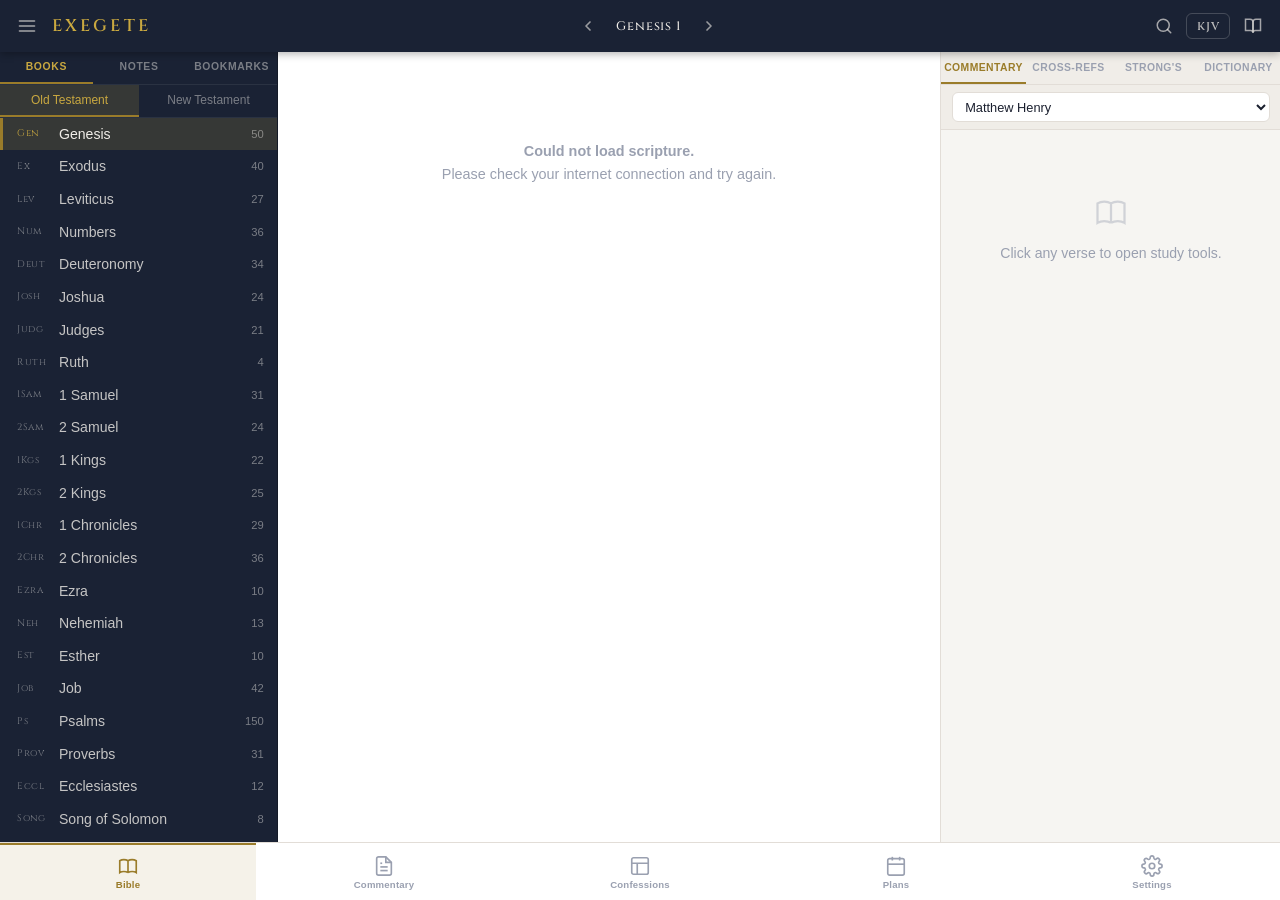
==== commit 71414a40: "Complete app rewrite: MySword-style layout with working core features - New index.html: bottom tab n" ====
--- a/index.html
+++ b/index.html
@@ -2,1156 +2,502 @@
 <html lang="en">
 <head>
 <meta charset="UTF-8">
-<meta name="viewport" content="width=device-width, initial-scale=1.0">
-<title>Scripture — Bible Reader</title>
+<meta name="viewport" content="width=device-width, initial-scale=1.0, user-scalable=no">
+<title>Exegete — Reformed Bible Study</title>
 <link href="https://fonts.googleapis.com/css2?family=EB+Garamond:ital,wght@0,400;0,500;0,600;1,400;1,500&family=Cinzel:wght@400;500;600&family=Crimson+Pro:ital,wght@0,300;0,400;1,300;1,400&display=swap" rel="stylesheet">
-<style>
-:root {
-  --parchment:#f5f0e8; --parchment-dark:#ede5d4; --ink:#1a1510; --ink-light:#3d3528;
-  --ink-faint:#8c7e6a; --gold:#b8922a; --gold-light:#d4ab45; --red:#8b2020;
-  --border:#c8b99a; --panel-bg:#f0e9da; --sidebar-bg:#251f18; --sidebar-text:#f5f0e8;
-}
-*{margin:0;padding:0;box-sizing:border-box;}
-body{background:var(--parchment);color:var(--ink);font-family:'Crimson Pro',Georgia,serif;height:100vh;display:flex;flex-direction:column;overflow:hidden;}
-
-/* HEADER */
-header{background:var(--ink);color:var(--parchment);padding:0 1.5rem;display:flex;align-items:center;justify-content:space-between;height:58px;flex-shrink:0;z-index:200;box-shadow:0 2px 12px rgba(0,0,0,.45);}
-.logo{font-family:'Cinzel',serif;font-size:1.25rem;font-weight:600;letter-spacing:.15em;color:var(--gold-light);}
-.logo sub{font-size:.65rem;letter-spacing:.15em;color:rgba(245,240,232,.4);font-weight:400;margin-left:.4rem;text-transform:uppercase;vertical-align:baseline;}
-.hdr-right{display:flex;align-items:center;gap:.6rem;}
-.hbtn{background:none;border:1px solid rgba(245,240,232,.18);color:rgba(245,240,232,.7);font-family:'Cinzel',serif;font-size:.72rem;letter-spacing:.08em;padding:.38rem .85rem;border-radius:3px;cursor:pointer;transition:all .2s;white-space:nowrap;}
-.hbtn:hover{border-color:var(--gold-light);color:var(--gold-light);background:rgba(184,146,42,.08);}
-.hbtn.on{background:rgba(184,146,42,.18);border-color:var(--gold);color:var(--gold-light);}
-.ibtn{background:none;border:none;color:rgba(245,240,232,.6);cursor:pointer;padding:.4rem .5rem;border-radius:4px;transition:all .2s;font-size:1.15rem;line-height:1;}
-.ibtn:hover{color:var(--gold-light);background:rgba(255,255,255,.06);}
-.fbtn{background:none;border:1px solid rgba(245,240,232,.2);color:rgba(245,240,232,.6);width:30px;height:30px;border-radius:3px;cursor:pointer;transition:all .2s;font-size:.88rem;font-family:'Cinzel',serif;}
-.fbtn:hover{border-color:var(--gold-light);color:var(--gold-light);}
-
-/* BODY */
-.app-body{display:flex;flex:1;overflow:hidden;}
-
-/* SIDEBAR */
-.sidebar{width:300px;flex-shrink:0;background:var(--sidebar-bg);color:var(--sidebar-text);display:flex;flex-direction:column;overflow:hidden;transition:width .28s ease;border-right:1px solid rgba(0,0,0,.4);}
-.sidebar.collapsed{width:0;}
-.tab-bar{display:flex;border-bottom:1px solid rgba(245,240,232,.08);flex-shrink:0;}
-.tab-btn{flex:1;padding:.7rem .2rem;background:none;border:none;border-bottom:2px solid transparent;color:rgba(245,240,232,.4);font-family:'Cinzel',serif;font-size:.7rem;letter-spacing:.06em;cursor:pointer;transition:all .2s;}
-.tab-btn.active{color:var(--gold-light);border-bottom-color:var(--gold);background:rgba(184,146,42,.07);}
-.sb-panel{display:none;flex-direction:column;overflow:hidden;flex:1;}
-.sb-panel.visible{display:flex;}
-
-/* Books */
-.ts-switch{display:flex;border-bottom:1px solid rgba(245,240,232,.08);flex-shrink:0;}
-.ts-btn{flex:1;padding:.6rem;background:none;border:none;color:rgba(245,240,232,.4);font-family:'Crimson Pro',serif;font-size:1rem;cursor:pointer;transition:all .2s;}
-.ts-btn.active{color:var(--gold-light);background:rgba(184,146,42,.1);}
-.books-scroll{flex:1;overflow-y:auto;}
-.books-scroll::-webkit-scrollbar{width:4px;}
-.books-scroll::-webkit-scrollbar-thumb{background:rgba(184,146,42,.25);border-radius:2px;}
-
-/* Book row with chapter flyout */
-.book-row{display:flex;align-items:center;padding:.52rem 1.1rem;cursor:pointer;transition:all .15s;border-left:3px solid transparent;position:relative;}
-.book-row:hover{background:rgba(245,240,232,.06);}
-.book-row.active{background:rgba(184,146,42,.15);border-left-color:var(--gold);}
-.book-row:hover .ch-flyout,.book-row.active .ch-flyout{display:flex;}
-.bk-abbr{font-family:'Cinzel',serif;font-size:.68rem;letter-spacing:.04em;color:var(--ink-faint);width:36px;flex-shrink:0;}
-.book-row.active .bk-abbr{color:var(--gold);}
-.bk-nm{font-size:1rem;color:rgba(245,240,232,.8);}
-.book-row.active .bk-nm{color:var(--sidebar-text);}
-.bk-arrow{margin-left:auto;font-size:.65rem;color:rgba(245,240,232,.2);transition:color .2s;}
-.book-row:hover .bk-arrow{color:rgba(184,146,42,.6);}
-.book-row.active .bk-arrow{color:var(--gold);}
-
-/* Chapter flyout — appears to the RIGHT of the book row */
-.ch-flyout{
-  display:none;
-  position:absolute;
-  left:100%;
-  top:0;
-  z-index:500;
-  background:#1e1810;
-  border:1px solid rgba(184,146,42,.3);
-  border-radius:0 6px 6px 0;
-  box-shadow:6px 4px 20px rgba(0,0,0,.5);
-  flex-direction:column;
-  min-width:220px;
-  max-height:320px;
-}
-.ch-flyout-title{font-family:'Cinzel',serif;font-size:.6rem;letter-spacing:.15em;color:var(--gold-light);padding:.55rem .8rem .4rem;border-bottom:1px solid rgba(245,240,232,.08);opacity:.8;flex-shrink:0;}
-.ch-flyout-grid{display:grid;grid-template-columns:repeat(6,1fr);gap:3px;padding:.5rem .6rem .7rem;overflow-y:auto;flex:1;}
-.ch-flyout-grid::-webkit-scrollbar{width:3px;}
-.ch-flyout-grid::-webkit-scrollbar-thumb{background:rgba(184,146,42,.2);}
-.ch-num{background:rgba(245,240,232,.07);border:none;color:rgba(245,240,232,.55);font-family:'Crimson Pro',serif;font-size:.88rem;padding:.35rem 0;border-radius:3px;cursor:pointer;transition:all .15s;text-align:center;}
-.ch-num:hover{background:rgba(184,146,42,.25);color:var(--gold-light);}
-.ch-num.active{background:var(--gold);color:var(--ink);font-weight:700;}
-
-/* Notes/BM lists */
-.notes-body{flex:1;overflow-y:auto;padding:.7rem 1rem;display:flex;flex-direction:column;gap:.5rem;}
-.notes-body::-webkit-scrollbar{width:4px;}
-.notes-body::-webkit-scrollbar-thumb{background:rgba(184,146,42,.2);}
-.note-card{background:rgba(184,146,42,.08);border:1px solid rgba(184,146,42,.18);border-radius:5px;padding:.55rem .75rem;cursor:pointer;transition:all .2s;}
-.note-card:hover{background:rgba(184,146,42,.16);}
-.note-ref{font-family:'Cinzel',serif;font-size:.68rem;color:var(--gold-light);letter-spacing:.05em;}
-.note-snip{font-size:.88rem;color:rgba(245,240,232,.55);margin-top:.2rem;white-space:nowrap;overflow:hidden;text-overflow:ellipsis;}
-.bm-card{background:rgba(139,32,32,.12);border:1px solid rgba(139,32,32,.2);border-radius:5px;padding:.55rem .75rem;cursor:pointer;transition:all .2s;}
-.bm-card:hover{background:rgba(139,32,32,.2);}
-.bm-ref{font-family:'Cinzel',serif;font-size:.68rem;color:#c97070;letter-spacing:.05em;}
-.bm-snip{font-size:.88rem;color:rgba(245,240,232,.5);margin-top:.1rem;white-space:nowrap;overflow:hidden;text-overflow:ellipsis;}
-.empty-msg{text-align:center;padding:2rem .5rem;font-size:.9rem;color:rgba(245,240,232,.25);font-style:italic;}
-
-/* READER */
-.reader-wrap{flex:1;display:flex;flex-direction:column;overflow:hidden;}
-.ch-nav{display:flex;align-items:center;justify-content:space-between;padding:.75rem 2rem;background:var(--parchment-dark);border-bottom:1px solid var(--border);flex-shrink:0;}
-.nav-btn{background:none;border:1px solid var(--border);color:var(--ink-faint);font-family:'Crimson Pro',serif;font-size:1rem;padding:.4rem 1.2rem;border-radius:3px;cursor:pointer;transition:all .2s;}
-.nav-btn:hover{border-color:var(--gold);color:var(--gold);}
-.ch-title{font-family:'Cinzel',serif;font-size:1.1rem;letter-spacing:.1em;color:var(--ink-light);}
-.content-split{display:flex;flex:1;overflow:hidden;}
-.reader-scroll{flex:1;overflow-y:auto;}
-.reader-scroll::-webkit-scrollbar{width:6px;}
-.reader-scroll::-webkit-scrollbar-track{background:var(--parchment-dark);}
-.reader-scroll::-webkit-scrollbar-thumb{background:var(--border);border-radius:3px;}
-.reader-inner{max-width:740px;margin:0 auto;padding:3rem 2rem 6rem;}
-.book-heading{text-align:center;margin-bottom:2.5rem;padding-bottom:1.25rem;border-bottom:1px solid var(--border);position:relative;}
-.book-heading::after{content:'✦';position:absolute;bottom:-.55rem;left:50%;transform:translateX(-50%);background:var(--parchment);padding:0 .5rem;color:var(--gold);font-size:.7rem;}
-.book-heading h1{font-family:'Cinzel',serif;font-size:2.2rem;font-weight:500;letter-spacing:.12em;margin-bottom:.25rem;}
-.book-heading .ch-lbl{font-family:'EB Garamond',serif;font-style:italic;color:var(--ink-faint);font-size:1.2rem;letter-spacing:.06em;}
-.sec-head{font-family:'EB Garamond',serif;font-style:italic;font-size:1.15rem;color:var(--ink-faint);text-align:center;margin:1.4rem 0 .5rem;letter-spacing:.04em;}
-.verse-block{display:flex;gap:.65rem;padding:.4rem .55rem;border-radius:4px;transition:background .15s;position:relative;cursor:pointer;border-left:3px solid transparent;}
-.verse-block:hover{background:rgba(184,146,42,.06);}
-.verse-block.selected{background:rgba(184,146,42,.11);border-left-color:var(--gold-light);}
-.verse-block.hl-yellow{background:rgba(220,170,30,.15);border-left-color:goldenrod;}
-.verse-block.hl-blue{background:rgba(60,120,200,.1);border-left-color:steelblue;}
-.verse-block.hl-green{background:rgba(50,140,70,.1);border-left-color:seagreen;}
-.verse-block.bookmarked{border-left-color:var(--red)!important;}
-.vnum{font-family:'Cinzel',serif;font-size:.68rem;color:var(--gold);min-width:2rem;padding-top:.48rem;letter-spacing:.03em;user-select:none;flex-shrink:0;}
-.vtext{font-size:1.3rem;line-height:2;color:var(--ink);font-weight:300;}
-.verse-block:first-child .vtext::first-letter{font-family:'Cinzel',serif;font-size:3.8rem;float:left;line-height:.8;margin-right:.1em;margin-top:.1em;color:var(--gold);}
-.bm-dot{position:absolute;right:6px;top:50%;transform:translateY(-50%);width:6px;height:6px;background:var(--red);border-radius:50%;}
-
-/* STUDY PANE */
-.study-pane{width:360px;flex-shrink:0;border-left:1px solid var(--border);background:var(--panel-bg);display:flex;flex-direction:column;overflow:hidden;transition:width .28s ease;}
-.study-pane.collapsed{width:0;}
-.stabs{display:flex;border-bottom:1px solid var(--border);flex-shrink:0;background:var(--parchment-dark);}
-.stab{flex:1;padding:.6rem .2rem;background:none;border:none;border-bottom:2px solid transparent;color:var(--ink-faint);font-family:'Cinzel',serif;font-size:.62rem;letter-spacing:.07em;cursor:pointer;transition:all .2s;white-space:nowrap;}
-.stab.active{color:var(--gold);border-bottom-color:var(--gold);background:rgba(184,146,42,.05);}
-.study-body{flex:1;overflow-y:auto;padding:1.25rem;}
-.study-body::-webkit-scrollbar{width:5px;}
-.study-body::-webkit-scrollbar-thumb{background:var(--border);border-radius:2px;}
-.study-placeholder{text-align:center;padding:3rem 1.5rem;color:var(--ink-faint);font-style:italic;font-size:1rem;line-height:1.7;}
-.study-ref-title{font-family:'Cinzel',serif;font-size:.72rem;letter-spacing:.12em;color:var(--gold);margin-bottom:.85rem;padding-bottom:.45rem;border-bottom:1px solid var(--border);}
-.verse-quote{font-size:1.05rem;line-height:1.75;color:var(--ink-light);font-style:italic;margin-bottom:1.1rem;padding:.7rem .9rem;background:rgba(184,146,42,.07);border-left:3px solid var(--gold);border-radius:0 4px 4px 0;}
-.com-block{margin-bottom:1.4rem;}
-.com-source{font-family:'Cinzel',serif;font-size:.65rem;letter-spacing:.1em;color:var(--gold);border-bottom:1px solid rgba(184,146,42,.25);padding-bottom:.35rem;margin-bottom:.6rem;}
-.com-text{font-size:1rem;line-height:1.8;color:var(--ink);}
-.com-text p{margin-bottom:.7rem;}
-.xref-list{display:flex;flex-direction:column;gap:.5rem;}
-.xref-item{padding:.6rem .8rem;background:rgba(245,240,232,.7);border:1px solid var(--border);border-radius:5px;cursor:pointer;transition:all .2s;}
-.xref-item:hover{background:rgba(184,146,42,.1);border-color:var(--gold);}
-.xref-ref{font-family:'Cinzel',serif;font-size:.68rem;color:var(--gold);letter-spacing:.06em;margin-bottom:.25rem;}
-.xref-text{font-size:.97rem;line-height:1.6;color:var(--ink-light);}
-.dict-search{display:flex;gap:.5rem;margin-bottom:.9rem;}
-.dict-input{flex:1;padding:.55rem .8rem;border:1px solid var(--border);border-radius:3px;background:rgba(245,240,232,.9);font-family:'Crimson Pro',serif;font-size:1.05rem;color:var(--ink);outline:none;}
-.dict-input:focus{border-color:var(--gold);}
-.dict-go{padding:.55rem 1rem;background:var(--gold);border:none;border-radius:3px;color:var(--ink);font-family:'Cinzel',serif;font-size:.65rem;letter-spacing:.05em;cursor:pointer;}
-.dict-go:hover{background:var(--gold-light);}
-.dict-entry h3{font-family:'Cinzel',serif;font-size:.95rem;letter-spacing:.1em;color:var(--ink);margin-bottom:.5rem;}
-.dict-entry .pos{font-size:.85rem;color:var(--ink-faint);font-style:italic;margin-bottom:.65rem;}
-.dict-entry p{font-size:1rem;line-height:1.8;color:var(--ink);margin-bottom:.65rem;}
-
-/* VERSE MENU */
-.vmenu{position:fixed;background:var(--ink);border:1px solid rgba(184,146,42,.3);border-radius:6px;overflow:hidden;box-shadow:0 8px 32px rgba(0,0,0,.45);z-index:1000;display:none;min-width:175px;}
-.vmenu.open{display:block;}
-.vm-head{padding:.45rem .7rem;font-family:'Cinzel',serif;font-size:.58rem;color:var(--gold-light);letter-spacing:.08em;background:rgba(184,146,42,.09);border-bottom:1px solid rgba(245,240,232,.08);}
-.vm-item{display:flex;align-items:center;gap:.5rem;padding:.48rem .7rem;color:rgba(245,240,232,.72);font-family:'Crimson Pro',serif;font-size:.88rem;cursor:pointer;transition:all .15s;width:100%;background:none;border:none;text-align:left;}
-.vm-item:hover{background:rgba(184,146,42,.15);color:var(--gold-light);}
-
-/* NOTE MODAL */
-.modal-bg{position:fixed;inset:0;background:rgba(26,21,16,.72);z-index:2000;display:none;align-items:center;justify-content:center;}
-.modal-bg.open{display:flex;}
-.modal{background:var(--parchment);border:1px solid var(--border);border-radius:6px;padding:1.4rem;width:90%;max-width:440px;box-shadow:0 20px 60px rgba(0,0,0,.5);}
-.modal h3{font-family:'Cinzel',serif;font-size:.75rem;letter-spacing:.12em;color:var(--ink-light);margin-bottom:.2rem;}
-.modal .mref{font-size:.85rem;color:var(--ink-faint);font-style:italic;margin-bottom:.9rem;}
-.modal textarea{width:100%;height:110px;background:var(--parchment-dark);border:1px solid var(--border);border-radius:4px;padding:.65rem;font-family:'Crimson Pro',serif;font-size:1rem;color:var(--ink);resize:none;outline:none;transition:border-color .2s;}
-.modal textarea:focus{border-color:var(--gold);}
-.modal-btns{display:flex;gap:.5rem;justify-content:flex-end;margin-top:.65rem;}
-.btn-cancel{padding:.45rem 1.1rem;background:none;border:1px solid var(--border);border-radius:3px;color:var(--ink-faint);font-family:'Crimson Pro',serif;font-size:.95rem;cursor:pointer;}
-.btn-save{padding:.45rem 1.1rem;background:var(--gold);border:none;border-radius:3px;color:var(--ink);font-family:'Crimson Pro',serif;font-size:.95rem;font-weight:600;cursor:pointer;}
-.btn-save:hover{background:var(--gold-light);}
-
-/* SEARCH */
-.search-bg{position:fixed;inset:0;background:rgba(26,21,16,.8);z-index:2000;display:none;align-items:flex-start;justify-content:center;padding-top:70px;}
-.search-bg.open{display:flex;}
-.search-box{background:var(--parchment);border-radius:8px;width:90%;max-width:580px;box-shadow:0 20px 60px rgba(0,0,0,.5);overflow:hidden;}
-.search-row{display:flex;align-items:center;padding:0 .9rem;border-bottom:1px solid var(--border);}
-.search-row span{color:var(--ink-faint);font-size:1rem;}
-.search-inp{flex:1;padding:.9rem .65rem;background:none;border:none;outline:none;font-family:'Crimson Pro',serif;font-size:1.05rem;color:var(--ink);}
-.search-close{background:none;border:none;color:var(--ink-faint);font-size:1rem;cursor:pointer;padding:.35rem;}
-.search-results{max-height:380px;overflow-y:auto;}
-.search-results::-webkit-scrollbar{width:4px;}
-.search-results::-webkit-scrollbar-thumb{background:var(--border);}
-.sresult{padding:.65rem .9rem;border-bottom:1px solid rgba(200,185,154,.25);cursor:pointer;transition:background .15s;}
-.sresult:hover{background:rgba(184,146,42,.07);}
-.sresult-ref{font-family:'Cinzel',serif;font-size:.6rem;color:var(--gold);letter-spacing:.07em;margin-bottom:.15rem;}
-.sresult-text{font-size:.92rem;line-height:1.5;color:var(--ink-light);}
-.sresult-text mark{background:rgba(184,146,42,.28);color:var(--ink);border-radius:2px;padding:0 1px;}
-.search-empty{text-align:center;padding:2rem;color:var(--ink-faint);font-style:italic;font-size:.9rem;}
-
-/* TRANSLATION PICKER */
-.trans-bg{position:fixed;inset:0;background:rgba(26,21,16,.7);z-index:2000;display:none;align-items:center;justify-content:center;}
-.trans-bg.open{display:flex;}
-.trans-box{background:var(--parchment);border-radius:8px;width:90%;max-width:400px;box-shadow:0 20px 60px rgba(0,0,0,.5);overflow:hidden;}
-.trans-head{display:flex;align-items:center;justify-content:space-between;padding:.9rem 1.1rem;background:var(--ink);}
-.trans-head h3{font-family:'Cinzel',serif;font-size:.7rem;letter-spacing:.15em;color:var(--gold-light);}
-.trans-head button{background:none;border:none;color:rgba(245,240,232,.4);font-size:1rem;cursor:pointer;}
-.trans-list{max-height:380px;overflow-y:auto;}
-.trans-list::-webkit-scrollbar{width:4px;}
-.trans-list::-webkit-scrollbar-thumb{background:var(--border);}
-.trans-item{display:flex;align-items:center;padding:.65rem 1.1rem;border-bottom:1px solid rgba(200,185,154,.25);cursor:pointer;transition:background .15s;}
-.trans-item:hover{background:rgba(184,146,42,.06);}
-.trans-item.active{background:rgba(184,146,42,.1);}
-.trans-abbr{font-family:'Cinzel',serif;font-size:.72rem;color:var(--gold);width:65px;letter-spacing:.04em;}
-.trans-name{flex:1;font-size:.92rem;color:var(--ink-light);}
-.trans-check{color:var(--gold);font-size:.85rem;}
-
-/* Strong's entries */
-.strongs-entry{background:rgba(245,240,232,.7);border:1px solid var(--border);border-radius:5px;padding:.8rem .95rem;margin-bottom:.7rem;}
-.strongs-header{display:flex;align-items:center;justify-content:space-between;margin-bottom:.35rem;}
-.strongs-word{font-family:'Cinzel',serif;font-size:.95rem;color:var(--ink);letter-spacing:.05em;}
-.strongs-num{font-family:'Cinzel',serif;font-size:.78rem;padding:.18rem .5rem;border-radius:3px;letter-spacing:.05em;}
-.strongs-num.heb{background:rgba(139,32,32,.12);color:var(--red);border:1px solid rgba(139,32,32,.2);}
-.strongs-num.grk{background:rgba(60,100,180,.1);color:#3a5faa;border:1px solid rgba(60,100,180,.2);}
-.strongs-original{font-family:'EB Garamond',serif;font-size:1.25rem;color:var(--ink-light);margin-bottom:.25rem;}
-.strongs-translit{font-size:.88rem;color:var(--ink-faint);font-style:italic;margin-left:.4rem;}
-.strongs-def{font-size:.97rem;line-height:1.65;color:var(--ink);margin-bottom:.3rem;}
-.strongs-usage{font-size:.82rem;color:var(--ink-faint);font-style:italic;}
-
-/* LOADING */
-.loader{display:flex;flex-direction:column;align-items:center;justify-content:center;height:40vh;gap:.8rem;color:var(--ink-faint);}
-.spinner{width:28px;height:28px;border:2px solid var(--border);border-top-color:var(--gold);border-radius:50%;animation:spin .7s linear infinite;}
-@keyframes spin{to{transform:rotate(360deg);}}
-.fade-in{animation:fadeUp .35s ease;}
-@keyframes fadeUp{from{opacity:0;transform:translateY(6px);}to{opacity:1;transform:translateY(0);}}
-
-/* MOBILE */
-@media(max-width:720px){
-  .sidebar{position:fixed;left:0;top:58px;bottom:0;z-index:150;transform:translateX(-100%);transition:transform .28s ease;width:300px;}
-  .sidebar.mobile-show{transform:translateX(0);}
-  .sidebar.collapsed{transform:translateX(-100%);}
-  .study-pane{position:fixed;right:0;top:58px;bottom:0;z-index:150;transform:translateX(100%);transition:transform .28s ease;width:92vw;max-width:380px;}
-  .study-pane.mobile-show{transform:translateX(0);}
-  .study-pane.collapsed{transform:translateX(100%);}
-  .reader-inner{padding:1.5rem 1rem 4rem;}
-  .ch-flyout{max-height:260px;}
-}
-</style>
+<link rel="stylesheet" href="css/styles.css">
 </head>
 <body>
 
-<header>
-  <div style="display:flex;align-items:center;gap:.75rem;">
-    <button class="ibtn" id="sbToggle" title="Books">☰</button>
-    <div class="logo">SCRIPTURE <sub>Bible Reader</sub></div>
+<!-- ═══════════════════════════════
+     TOP BAR
+═══════════════════════════════ -->
+<header id="topbar">
+  <div class="topbar-left">
+    <button id="sidebar-toggle" class="icon-btn" title="Books &amp; Navigation" aria-label="Toggle sidebar">
+      <svg width="20" height="20" viewBox="0 0 24 24" fill="none" stroke="currentColor" stroke-width="2" stroke-linecap="round">
+        <line x1="3" y1="6" x2="21" y2="6"/><line x1="3" y1="12" x2="21" y2="12"/><line x1="3" y1="18" x2="21" y2="18"/>
+      </svg>
+    </button>
+    <div class="app-logo">
+      <span class="logo-name">EXEGETE</span>
+    </div>
   </div>
-  <div class="hdr-right">
-    <button class="fbtn" id="fontDn">A−</button>
-    <button class="fbtn" id="fontUp">A+</button>
-    <button class="ibtn" id="searchBtn" title="Search (/)">🔍</button>
-    <button class="hbtn" id="transBtn">KJV</button>
-    <button class="hbtn on" id="studyToggle">📖 Study</button>
+  <div class="topbar-center" id="topbar-center">
+    <!-- Chapter nav shown only in Bible section -->
+    <button id="prev-ch" class="ch-nav-btn" title="Previous chapter">
+      <svg width="16" height="16" viewBox="0 0 24 24" fill="none" stroke="currentColor" stroke-width="2.5" stroke-linecap="round" stroke-linejoin="round"><polyline points="15 18 9 12 15 6"/></svg>
+    </button>
+    <button id="ch-title" class="ch-title-btn">Genesis 1</button>
+    <button id="next-ch" class="ch-nav-btn" title="Next chapter">
+      <svg width="16" height="16" viewBox="0 0 24 24" fill="none" stroke="currentColor" stroke-width="2.5" stroke-linecap="round" stroke-linejoin="round"><polyline points="9 18 15 12 9 6"/></svg>
+    </button>
+  </div>
+  <div class="topbar-right">
+    <button id="search-btn" class="icon-btn" title="Search (/)">
+      <svg width="18" height="18" viewBox="0 0 24 24" fill="none" stroke="currentColor" stroke-width="2" stroke-linecap="round"><circle cx="11" cy="11" r="8"/><line x1="21" y1="21" x2="16.65" y2="16.65"/></svg>
+    </button>
+    <button id="trans-btn" class="trans-btn">KJV</button>
+    <button id="study-toggle-btn" class="icon-btn bible-only-btn" title="Toggle Study Pane">
+      <svg width="18" height="18" viewBox="0 0 24 24" fill="none" stroke="currentColor" stroke-width="2" stroke-linecap="round"><path d="M2 3h6a4 4 0 0 1 4 4v14a3 3 0 0 0-3-3H2z"/><path d="M22 3h-6a4 4 0 0 0-4 4v14a3 3 0 0 1 3-3h7z"/></svg>
+    </button>
   </div>
 </header>
 
-<div class="app-body">
-
-  <!-- SIDEBAR -->
-  <nav class="sidebar" id="sidebar">
-    <div class="tab-bar">
-      <button class="tab-btn active" data-panel="books">Books</button>
-      <button class="tab-btn" data-panel="notes">Notes</button>
-      <button class="tab-btn" data-panel="bookmarks">Bookmarks</button>
-    </div>
-
-    <div class="sb-panel visible" id="panel-books">
-      <div class="ts-switch">
-        <button class="ts-btn active" id="otBtn">Old Testament</button>
-        <button class="ts-btn" id="ntBtn">New Testament</button>
-      </div>
-      <div class="books-scroll" id="booksScroll"></div>
-    </div>
-
-    <div class="sb-panel" id="panel-notes">
-      <div class="notes-body" id="notesList"></div>
-    </div>
-
-    <div class="sb-panel" id="panel-bookmarks">
-      <div class="notes-body" id="bmList"></div>
-    </div>
-  </nav>
-
-  <!-- READER -->
-  <div class="reader-wrap">
-    <div class="ch-nav">
-      <button class="nav-btn" id="prevBtn">← Prev</button>
-      <div class="ch-title" id="chTitle">Genesis 1</div>
-      <button class="nav-btn" id="nextBtn">Next →</button>
-    </div>
-    <div class="content-split">
-      <div class="reader-scroll" id="readerScroll">
-        <div class="reader-inner" id="readerInner">
-          <div class="loader"><div class="spinner"></div><span>Loading scripture…</span></div>
-        </div>
-      </div>
-
-      <!-- STUDY PANE -->
-      <div class="study-pane" id="studyPane">
-        <div class="stabs">
-          <button class="stab active" data-stab="commentary">Commentary</button>
-          <button class="stab" data-stab="crossrefs">Cross-Refs</button>
-          <button class="stab" data-stab="strongs">Strong's</button>
-          <button class="stab" data-stab="dictionary">Dictionary</button>
-        </div>
-        <div class="study-body" id="studyBody">
-          <div class="study-placeholder">Click any verse to see commentary, cross-references, and more.</div>
-        </div>
-      </div>
-    </div>
+<!-- ═══════════════════════════════
+     MAIN CONTENT
+═══════════════════════════════ -->
+<main id="app-main">
+
+  <!-- ── BIBLE SECTION ───────────────── -->
+  <section id="sec-bible" class="app-section active">
+
+    <!-- Left sidebar -->
+    <aside id="book-sidebar" class="open">
+      <div class="sidebar-inner">
+        <div class="sidebar-tabs">
+          <button class="sidebar-tab active" data-tab="books">Books</button>
+          <button class="sidebar-tab" data-tab="notes">Notes</button>
+          <button class="sidebar-tab" data-tab="bookmarks">Bookmarks</button>
+        </div>
+        <div class="sidebar-panel active" id="panel-books">
+          <div class="testament-switch">
+            <button class="ts-btn active" data-t="OT">Old Testament</button>
+            <button class="ts-btn" data-t="NT">New Testament</button>
+          </div>
+          <div id="books-scroll" class="books-scroll"></div>
+        </div>
+        <div class="sidebar-panel" id="panel-notes">
+          <div id="notes-list" class="list-body"></div>
+        </div>
+        <div class="sidebar-panel" id="panel-bookmarks">
+          <div id="bm-list" class="list-body"></div>
+        </div>
+      </div>
+    </aside>
+
+    <!-- Bible reader -->
+    <div id="reader-area">
+      <div id="reader-scroll">
+        <div id="reader-inner">
+          <div class="loading-indicator">
+            <div class="spinner"></div>
+          </div>
+        </div>
+      </div>
+    </div>
+
+    <!-- Study pane -->
+    <aside id="study-pane">
+      <div class="study-pane-inner">
+        <div class="study-tabs">
+          <button class="study-tab active" data-tab="commentary">Commentary</button>
+          <button class="study-tab" data-tab="xrefs">Cross-Refs</button>
+          <button class="study-tab" data-tab="strongs">Strong's</button>
+          <button class="study-tab" data-tab="dict">Dictionary</button>
+        </div>
+        <div class="study-source-bar" id="study-source-bar">
+          <select id="commentary-source-select" class="source-select"></select>
+        </div>
+        <div id="study-body" class="study-body">
+          <div class="study-placeholder">
+            <svg width="36" height="36" viewBox="0 0 24 24" fill="none" stroke="currentColor" stroke-width="1.5"><path d="M12 6.253v13m0-13C10.832 5.477 9.246 5 7.5 5S4.168 5.477 3 6.253v13C4.168 18.477 5.754 18 7.5 18s3.332.477 4.5 1.253m0-13C13.168 5.477 14.754 5 16.5 5c1.747 0 3.332.477 4.5 1.253v13C19.832 18.477 18.247 18 16.5 18c-1.746 0-3.332.477-4.5 1.253"/></svg>
+            <p>Click any verse to open study tools.</p>
+          </div>
+        </div>
+      </div>
+    </aside>
+
+  </section><!-- /#sec-bible -->
+
+  <!-- ── COMMENTARY SECTION ───────────── -->
+  <section id="sec-commentary" class="app-section">
+    <div id="commentary-content" class="page-content">
+      <div class="page-header">
+        <h1>Commentaries</h1>
+        <p class="page-sub">Select a commentary to read alongside your current Bible passage.</p>
+      </div>
+      <div id="commentary-browser"></div>
+    </div>
+  </section>
+
+  <!-- ── CONFESSIONS SECTION ──────────── -->
+  <section id="sec-confessions" class="app-section">
+    <div id="confessions-content" class="page-content">
+      <div id="confessions-list-view">
+        <div class="page-header">
+          <h1>Creeds &amp; Confessions</h1>
+          <p class="page-sub">The historic confessional standards of the Reformed faith.</p>
+        </div>
+        <div id="confessions-grid"></div>
+      </div>
+      <div id="confession-reader-view" class="hidden">
+        <div class="reader-header">
+          <button id="confession-back-btn" class="back-btn">
+            <svg width="16" height="16" viewBox="0 0 24 24" fill="none" stroke="currentColor" stroke-width="2.5" stroke-linecap="round" stroke-linejoin="round"><polyline points="15 18 9 12 15 6"/></svg>
+            Back
+          </button>
+          <h2 id="confession-title"></h2>
+        </div>
+        <div id="confession-body" class="confession-body"></div>
+      </div>
+    </div>
+  </section>
+
+  <!-- ── PLANS SECTION ────────────────── -->
+  <section id="sec-plans" class="app-section">
+    <div id="plans-content" class="page-content">
+      <div id="plans-list-view">
+        <div class="page-header">
+          <h1>Reading Plans</h1>
+          <p class="page-sub">Structured plans to guide your journey through Scripture.</p>
+        </div>
+        <div id="plans-grid"></div>
+      </div>
+      <div id="plan-detail-view" class="hidden">
+        <div class="reader-header">
+          <button id="plan-back-btn" class="back-btn">
+            <svg width="16" height="16" viewBox="0 0 24 24" fill="none" stroke="currentColor" stroke-width="2.5" stroke-linecap="round" stroke-linejoin="round"><polyline points="15 18 9 12 15 6"/></svg>
+            Back
+          </button>
+          <h2 id="plan-detail-title"></h2>
+        </div>
+        <div id="plan-detail-body"></div>
+      </div>
+    </div>
+  </section>
+
+  <!-- ── SETTINGS SECTION ─────────────── -->
+  <section id="sec-settings" class="app-section">
+    <div id="settings-content" class="page-content"></div>
+  </section>
+
+</main><!-- /#app-main -->
+
+<!-- ═══════════════════════════════
+     BOTTOM NAVIGATION
+═══════════════════════════════ -->
+<nav id="bottom-nav">
+  <button class="nav-tab active" data-section="bible">
+    <svg width="22" height="22" viewBox="0 0 24 24" fill="none" stroke="currentColor" stroke-width="1.8"><path d="M12 6.253v13m0-13C10.832 5.477 9.246 5 7.5 5S4.168 5.477 3 6.253v13C4.168 18.477 5.754 18 7.5 18s3.332.477 4.5 1.253m0-13C13.168 5.477 14.754 5 16.5 5c1.747 0 3.332.477 4.5 1.253v13C19.832 18.477 18.247 18 16.5 18c-1.746 0-3.332.477-4.5 1.253"/></svg>
+    <span>Bible</span>
+  </button>
+  <button class="nav-tab" data-section="commentary">
+    <svg width="22" height="22" viewBox="0 0 24 24" fill="none" stroke="currentColor" stroke-width="1.8"><path d="M14 2H6a2 2 0 0 0-2 2v16a2 2 0 0 0 2 2h12a2 2 0 0 0 2-2V8z"/><polyline points="14 2 14 8 20 8"/><line x1="16" y1="13" x2="8" y2="13"/><line x1="16" y1="17" x2="8" y2="17"/><polyline points="10 9 9 9 8 9"/></svg>
+    <span>Commentary</span>
+  </button>
+  <button class="nav-tab" data-section="confessions">
+    <svg width="22" height="22" viewBox="0 0 24 24" fill="none" stroke="currentColor" stroke-width="1.8"><rect x="3" y="3" width="18" height="18" rx="2"/><path d="M3 9h18M9 21V9"/></svg>
+    <span>Confessions</span>
+  </button>
+  <button class="nav-tab" data-section="plans">
+    <svg width="22" height="22" viewBox="0 0 24 24" fill="none" stroke="currentColor" stroke-width="1.8"><rect x="3" y="4" width="18" height="18" rx="2" ry="2"/><line x1="16" y1="2" x2="16" y2="6"/><line x1="8" y1="2" x2="8" y2="6"/><line x1="3" y1="10" x2="21" y2="10"/><line x1="8" y1="14" x2="8" y2="14"/><line x1="12" y1="14" x2="12" y2="14"/><line x1="16" y1="14" x2="16" y2="14"/></svg>
+    <span>Plans</span>
+  </button>
+  <button class="nav-tab" data-section="settings">
+    <svg width="22" height="22" viewBox="0 0 24 24" fill="none" stroke="currentColor" stroke-width="1.8"><circle cx="12" cy="12" r="3"/><path d="M19.4 15a1.65 1.65 0 0 0 .33 1.82l.06.06a2 2 0 0 1-2.83 2.83l-.06-.06a1.65 1.65 0 0 0-1.82-.33 1.65 1.65 0 0 0-1 1.51V21a2 2 0 0 1-4 0v-.09A1.65 1.65 0 0 0 9 19.4a1.65 1.65 0 0 0-1.82.33l-.06.06a2 2 0 0 1-2.83-2.83l.06-.06A1.65 1.65 0 0 0 4.68 15a1.65 1.65 0 0 0-1.51-1H3a2 2 0 0 1 0-4h.09A1.65 1.65 0 0 0 4.6 9a1.65 1.65 0 0 0-.33-1.82l-.06-.06a2 2 0 0 1 2.83-2.83l.06.06A1.65 1.65 0 0 0 9 4.68a1.65 1.65 0 0 0 1-1.51V3a2 2 0 0 1 4 0v.09a1.65 1.65 0 0 0 1 1.51 1.65 1.65 0 0 0 1.82-.33l.06-.06a2 2 0 0 1 2.83 2.83l-.06.06A1.65 1.65 0 0 0 19.4 9a1.65 1.65 0 0 0 1.51 1H21a2 2 0 0 1 0 4h-.09a1.65 1.65 0 0 0-1.51 1z"/></svg>
+    <span>Settings</span>
+  </button>
+</nav>
+
+<!-- ═══════════════════════════════
+     MODALS
+═══════════════════════════════ -->
+
+<!-- Search -->
+<div id="search-modal" class="modal-overlay">
+  <div class="modal-box search-box">
+    <div class="search-header">
+      <svg width="18" height="18" viewBox="0 0 24 24" fill="none" stroke="currentColor" stroke-width="2" stroke-linecap="round"><circle cx="11" cy="11" r="8"/><line x1="21" y1="21" x2="16.65" y2="16.65"/></svg>
+      <input id="search-input" type="text" placeholder="Search scripture…" autocomplete="off" spellcheck="false">
+      <button class="modal-close" data-modal="search-modal">&#x2715;</button>
+    </div>
+    <div id="search-results" class="search-results"></div>
   </div>
 </div>
 
-<!-- VERSE MENU -->
-<div class="vmenu" id="vMenu">
-  <div class="vm-head" id="vMenuRef">—</div>
-  <button class="vm-item" id="vmHL1">🟡 Highlight Yellow</button>
-  <button class="vm-item" id="vmHL2">🔵 Highlight Blue</button>
-  <button class="vm-item" id="vmHL3">🟢 Highlight Green</button>
-  <button class="vm-item" id="vmClear">✕ Clear Highlight</button>
-  <button class="vm-item" id="vmBM">🔖 Bookmark</button>
-  <button class="vm-item" id="vmNote">📝 Add / Edit Note</button>
-  <button class="vm-item" id="vmCopy">📋 Copy Verse</button>
-</div>
-
-<!-- NOTE MODAL -->
-<div class="modal-bg" id="noteBg">
-  <div class="modal">
-    <h3>NOTE</h3>
-    <div class="mref" id="noteRef">—</div>
-    <textarea id="noteTA" placeholder="Write your note…"></textarea>
-    <div class="modal-btns">
-      <button class="btn-cancel" id="noteCancel">Cancel</button>
-      <button class="btn-save" id="noteSave">Save</button>
-    </div>
+<!-- Translation picker -->
+<div id="trans-modal" class="modal-overlay">
+  <div class="modal-box trans-box">
+    <div class="modal-header">
+      <span class="modal-title">Choose Translation</span>
+      <button class="modal-close" data-modal="trans-modal">&#x2715;</button>
+    </div>
+    <div id="trans-list" class="trans-list"></div>
   </div>
 </div>
 
-<!-- SEARCH -->
-<div class="search-bg" id="searchBg">
-  <div class="search-box">
-    <div class="search-row">
-      <span>🔍</span>
-      <input class="search-inp" id="searchInp" placeholder="Search scripture…" autocomplete="off"/>
-      <button class="search-close" id="searchClose">✕</button>
-    </div>
-    <div class="search-results" id="searchResults">
-      <div class="search-empty">Type to search all books</div>
+<!-- Note editor -->
+<div id="note-modal" class="modal-overlay">
+  <div class="modal-box note-box">
+    <div class="modal-header">
+      <span class="modal-title">Note</span>
+      <button class="modal-close" data-modal="note-modal">&#x2715;</button>
+    </div>
+    <div id="note-verse-preview" class="note-preview"></div>
+    <textarea id="note-textarea" placeholder="Write your note…"></textarea>
+    <div class="modal-footer">
+      <button id="note-delete-btn" class="btn-danger">Delete</button>
+      <button id="note-save-btn" class="btn-primary">Save Note</button>
     </div>
   </div>
 </div>
 
-<!-- TRANSLATION PICKER -->
-<div class="trans-bg" id="transBg">
-  <div class="trans-box">
-    <div class="trans-head">
-      <h3>TRANSLATION</h3>
-      <button id="transClose">✕</button>
-    </div>
-    <div class="trans-list" id="transList"></div>
-  </div>
+<!-- Verse context menu -->
+<div id="verse-menu" class="verse-menu">
+  <div id="vmenu-ref" class="vmenu-ref"></div>
+  <button class="vmenu-item" data-action="hl-yellow">
+    <span class="vmenu-swatch" style="background:#f5d04a"></span>Highlight Yellow
+  </button>
+  <button class="vmenu-item" data-action="hl-blue">
+    <span class="vmenu-swatch" style="background:#7ab3e0"></span>Highlight Blue
+  </button>
+  <button class="vmenu-item" data-action="hl-green">
+    <span class="vmenu-swatch" style="background:#7ccc7c"></span>Highlight Green
+  </button>
+  <button class="vmenu-item" data-action="hl-pink">
+    <span class="vmenu-swatch" style="background:#e88fab"></span>Highlight Pink
+  </button>
+  <div class="vmenu-divider"></div>
+  <button class="vmenu-item" data-action="bookmark">
+    <svg width="14" height="14" viewBox="0 0 24 24" fill="none" stroke="currentColor" stroke-width="2"><path d="M19 21l-7-5-7 5V5a2 2 0 0 1 2-2h10a2 2 0 0 1 2 2z"/></svg>
+    Bookmark
+  </button>
+  <button class="vmenu-item" data-action="note">
+    <svg width="14" height="14" viewBox="0 0 24 24" fill="none" stroke="currentColor" stroke-width="2"><path d="M14 2H6a2 2 0 0 0-2 2v16a2 2 0 0 0 2 2h12a2 2 0 0 0 2-2V8z"/><polyline points="14 2 14 8 20 8"/><line x1="16" y1="13" x2="8" y2="13"/></svg>
+    Add Note
+  </button>
+  <button class="vmenu-item" data-action="copy">
+    <svg width="14" height="14" viewBox="0 0 24 24" fill="none" stroke="currentColor" stroke-width="2"><rect x="9" y="9" width="13" height="13" rx="2" ry="2"/><path d="M5 15H4a2 2 0 0 1-2-2V4a2 2 0 0 1 2-2h9a2 2 0 0 1 2 2v1"/></svg>
+    Copy Verse
+  </button>
+  <div class="vmenu-divider"></div>
+  <button class="vmenu-item" data-action="clear">
+    <svg width="14" height="14" viewBox="0 0 24 24" fill="none" stroke="currentColor" stroke-width="2"><line x1="18" y1="6" x2="6" y2="18"/><line x1="6" y1="6" x2="18" y2="18"/></svg>
+    Clear Highlight
+  </button>
 </div>
 
+<!-- Mobile backdrop -->
+<div id="mobile-backdrop"></div>
+
+<!-- ═══════════════════════════════
+     SCRIPTS
+═══════════════════════════════ -->
+<script src="js/state.js"></script>
+<script src="js/bible.js"></script>
+<script src="js/commentary.js"></script>
+<script src="js/confessions.js"></script>
+<script src="js/plans.js"></script>
+<script src="js/settings.js"></script>
 <script>
-// ══════════════════════════════════
-// DATA
-// ══════════════════════════════════
-const TRANSLATIONS = [
-  {abbr:'KJV', name:'King James Version',          id:'engKJV'},
-  {abbr:'WEB', name:'World English Bible',          id:'engWEB'},
-  {abbr:'ASV', name:'American Standard Version',   id:'engASV'},
-  {abbr:'BSB', name:'Berean Standard Bible',        id:'BSB'},
-  {abbr:'BBE', name:'Bible in Basic English',       id:'engBBE'},
-  {abbr:'YLT', name:"Young's Literal Translation", id:'engYLT'},
-];
-
-const BOOK_IDS = {
-  'Genesis':'GEN','Exodus':'EXO','Leviticus':'LEV','Numbers':'NUM','Deuteronomy':'DEU',
-  'Joshua':'JOS','Judges':'JDG','Ruth':'RUT','1 Samuel':'1SA','2 Samuel':'2SA',
-  '1 Kings':'1KI','2 Kings':'2KI','1 Chronicles':'1CH','2 Chronicles':'2CH',
-  'Ezra':'EZR','Nehemiah':'NEH','Esther':'EST','Job':'JOB','Psalms':'PSA',
-  'Proverbs':'PRO','Ecclesiastes':'ECC','Song of Solomon':'SNG','Isaiah':'ISA',
-  'Jeremiah':'JER','Lamentations':'LAM','Ezekiel':'EZK','Daniel':'DAN','Hosea':'HOS',
-  'Joel':'JOL','Amos':'AMO','Obadiah':'OBA','Jonah':'JON','Micah':'MIC',
-  'Nahum':'NAH','Habakkuk':'HAB','Zephaniah':'ZEP','Haggai':'HAG','Zechariah':'ZEC',
-  'Malachi':'MAL','Matthew':'MAT','Mark':'MRK','Luke':'LUK','John':'JHN',
-  'Acts':'ACT','Romans':'ROM','1 Corinthians':'1CO','2 Corinthians':'2CO',
-  'Galatians':'GAL','Ephesians':'EPH','Philippians':'PHP','Colossians':'COL',
-  '1 Thessalonians':'1TH','2 Thessalonians':'2TH','1 Timothy':'1TI','2 Timothy':'2TI',
-  'Titus':'TIT','Philemon':'PHM','Hebrews':'HEB','James':'JAS','1 Peter':'1PE',
-  '2 Peter':'2PE','1 John':'1JN','2 John':'2JN','3 John':'3JN','Jude':'JUD',
-  'Revelation':'REV'
-};
-const ID_TO_BOOK = Object.fromEntries(Object.entries(BOOK_IDS).map(([k,v])=>[v,k]));
-
-const OT = [
-  {name:'Genesis',abbr:'Gen',ch:50},{name:'Exodus',abbr:'Exod',ch:40},{name:'Leviticus',abbr:'Lev',ch:27},
-  {name:'Numbers',abbr:'Num',ch:36},{name:'Deuteronomy',abbr:'Deut',ch:34},{name:'Joshua',abbr:'Josh',ch:24},
-  {name:'Judges',abbr:'Judg',ch:21},{name:'Ruth',abbr:'Ruth',ch:4},{name:'1 Samuel',abbr:'1Sam',ch:31},
-  {name:'2 Samuel',abbr:'2Sam',ch:24},{name:'1 Kings',abbr:'1Kgs',ch:22},{name:'2 Kings',abbr:'2Kgs',ch:25},
-  {name:'1 Chronicles',abbr:'1Chr',ch:29},{name:'2 Chronicles',abbr:'2Chr',ch:36},{name:'Ezra',abbr:'Ezra',ch:10},
-  {name:'Nehemiah',abbr:'Neh',ch:13},{name:'Esther',abbr:'Esth',ch:10},{name:'Job',abbr:'Job',ch:42},
-  {name:'Psalms',abbr:'Ps',ch:150},{name:'Proverbs',abbr:'Prov',ch:31},{name:'Ecclesiastes',abbr:'Eccl',ch:12},
-  {name:'Song of Solomon',abbr:'Song',ch:8},{name:'Isaiah',abbr:'Isa',ch:66},{name:'Jeremiah',abbr:'Jer',ch:52},
-  {name:'Lamentations',abbr:'Lam',ch:5},{name:'Ezekiel',abbr:'Ezek',ch:48},{name:'Daniel',abbr:'Dan',ch:12},
-  {name:'Hosea',abbr:'Hos',ch:14},{name:'Joel',abbr:'Joel',ch:3},{name:'Amos',abbr:'Amos',ch:9},
-  {name:'Obadiah',abbr:'Obad',ch:1},{name:'Jonah',abbr:'Jonah',ch:4},{name:'Micah',abbr:'Mic',ch:7},
-  {name:'Nahum',abbr:'Nah',ch:3},{name:'Habakkuk',abbr:'Hab',ch:3},{name:'Zephaniah',abbr:'Zeph',ch:3},
-  {name:'Haggai',abbr:'Hag',ch:2},{name:'Zechariah',abbr:'Zech',ch:14},{name:'Malachi',abbr:'Mal',ch:4}
-];
-const NT = [
-  {name:'Matthew',abbr:'Matt',ch:28},{name:'Mark',abbr:'Mark',ch:16},{name:'Luke',abbr:'Luke',ch:24},
-  {name:'John',abbr:'John',ch:21},{name:'Acts',abbr:'Acts',ch:28},{name:'Romans',abbr:'Rom',ch:16},
-  {name:'1 Corinthians',abbr:'1Cor',ch:16},{name:'2 Corinthians',abbr:'2Cor',ch:13},{name:'Galatians',abbr:'Gal',ch:6},
-  {name:'Ephesians',abbr:'Eph',ch:6},{name:'Philippians',abbr:'Phil',ch:4},{name:'Colossians',abbr:'Col',ch:4},
-  {name:'1 Thessalonians',abbr:'1Thess',ch:5},{name:'2 Thessalonians',abbr:'2Thess',ch:3},
-  {name:'1 Timothy',abbr:'1Tim',ch:6},{name:'2 Timothy',abbr:'2Tim',ch:4},{name:'Titus',abbr:'Titus',ch:3},
-  {name:'Philemon',abbr:'Phlm',ch:1},{name:'Hebrews',abbr:'Heb',ch:13},{name:'James',abbr:'Jas',ch:5},
-  {name:'1 Peter',abbr:'1Pet',ch:5},{name:'2 Peter',abbr:'2Pet',ch:3},{name:'1 John',abbr:'1Jn',ch:5},
-  {name:'2 John',abbr:'2Jn',ch:1},{name:'3 John',abbr:'3Jn',ch:1},{name:'Jude',abbr:'Jude',ch:1},
-  {name:'Revelation',abbr:'Rev',ch:22}
-];
-const ALL = [...OT,...NT];
-
-// ══════════════════════════════════
-// STATE
-// ══════════════════════════════════
-const S = {
-  testament:'OT', bookIdx:0, chapter:1,
-  translation:'KJV', transId:'engKJV',
-  fontSize:1.15, sidebarOpen:true, studyOpen:true,
-  activeTab:'commentary', sidebarTab:'books',
-  menuKey:null, menuText:null,
-  verses:[],
-  hl:{}, bm:{}, notes:{}
-};
-try{S.hl=JSON.parse(localStorage.getItem('sc_hl')||'{}');}catch(e){}
-try{S.bm=JSON.parse(localStorage.getItem('sc_bm')||'{}');}catch(e){}
-try{S.notes=JSON.parse(localStorage.getItem('sc_no')||'{}');}catch(e){}
-function save(){
-  localStorage.setItem('sc_hl',JSON.stringify(S.hl));
-  localStorage.setItem('sc_bm',JSON.stringify(S.bm));
-  localStorage.setItem('sc_no',JSON.stringify(S.notes));
+/* ─── NAVIGATION ─────────────────────────────── */
+function navigateTo(section) {
+  AppState.activeSection = section;
+  document.querySelectorAll('.app-section').forEach(s =>
+    s.classList.toggle('active', s.id === 'sec-' + section)
+  );
+  document.querySelectorAll('.nav-tab').forEach(t =>
+    t.classList.toggle('active', t.dataset.section === section)
+  );
+  /* Topbar chapter nav only visible in Bible section */
+  document.getElementById('topbar-center').style.display =
+    section === 'bible' ? '' : 'none';
+  document.querySelectorAll('.bible-only-btn').forEach(b =>
+    b.style.display = section === 'bible' ? '' : 'none'
+  );
+
+  if (section === 'settings')    renderSettingsPage();
+  if (section === 'confessions') renderConfessionsList();
+  if (section === 'plans')       renderPlansList();
+  if (section === 'commentary')  renderCommentaryBrowser();
 }
 
-// ══════════════════════════════════
-// SIDEBAR TABS  — clicking Books tab keeps you on the Books panel
-// ══════════════════════════════════
-document.querySelectorAll('.tab-btn').forEach(btn=>{
-  btn.addEventListener('click',()=>{
-    const p=btn.dataset.panel;
-    S.sidebarTab=p;
-    document.querySelectorAll('.tab-btn').forEach(b=>b.classList.toggle('active',b.dataset.panel===p));
-    document.querySelectorAll('.sb-panel').forEach(el=>el.classList.toggle('visible',el.id==='panel-'+p));
+/* ─── BOTTOM NAV ─────────────────────────────── */
+document.querySelectorAll('.nav-tab').forEach(tab =>
+  tab.addEventListener('click', () => navigateTo(tab.dataset.section))
+);
+
+/* ─── SIDEBAR TOGGLE ─────────────────────────── */
+document.getElementById('sidebar-toggle').addEventListener('click', () => {
+  const sb = document.getElementById('book-sidebar');
+  if (window.innerWidth <= 768) {
+    const open = sb.classList.toggle('mobile-open');
+    document.getElementById('mobile-backdrop').classList.toggle('visible', open);
+  } else {
+    sb.classList.toggle('open');
+  }
+});
+
+/* ─── STUDY PANE TOGGLE ─────────────────────── */
+document.getElementById('study-toggle-btn').addEventListener('click', () => {
+  const pane = document.getElementById('study-pane');
+  if (window.innerWidth <= 768) {
+    const open = pane.classList.toggle('mobile-open');
+    document.getElementById('mobile-backdrop').classList.toggle('visible', open);
+  } else {
+    const collapsed = pane.classList.toggle('collapsed');
+    AppState.studyOpen = !collapsed;
+  }
+});
+
+/* ─── CHAPTER NAV ────────────────────────────── */
+document.getElementById('prev-ch').addEventListener('click', prevChapter);
+document.getElementById('next-ch').addEventListener('click', nextChapter);
+document.getElementById('ch-title').addEventListener('click', () => {
+  /* On mobile, tap title to open book sidebar */
+  if (window.innerWidth <= 768) {
+    const sb = document.getElementById('book-sidebar');
+    sb.classList.add('mobile-open');
+    document.getElementById('mobile-backdrop').classList.add('visible');
+  }
+});
+
+/* ─── SEARCH ─────────────────────────────────── */
+let searchDebounce = null;
+document.getElementById('search-btn').addEventListener('click', openSearch);
+document.getElementById('search-input').addEventListener('input', e => {
+  clearTimeout(searchDebounce);
+  searchDebounce = setTimeout(() => doSearch(e.target.value.trim()), 420);
+});
+
+/* ─── TRANSLATION PICKER ─────────────────────── */
+document.getElementById('trans-btn').addEventListener('click', openTransModal);
+
+/* ─── MODAL CLOSES ───────────────────────────── */
+document.querySelectorAll('.modal-close').forEach(btn => {
+  btn.addEventListener('click', () => {
+    document.getElementById(btn.dataset.modal).classList.remove('open');
   });
 });
-
-// ══════════════════════════════════
-// BOOKS
-// ══════════════════════════════════
-function renderBooks(){
-  const books = S.testament==='OT'?OT:NT;
-  const offset = S.testament==='OT'?0:OT.length;
-  const el=document.getElementById('booksScroll');
-  el.innerHTML=books.map((b,i)=>{
-    const idx=offset+i;
-    const isActive=idx===S.bookIdx;
-    // Build chapter flyout grid
-    const chCells=Array.from({length:b.ch},(_,j)=>j+1).map(n=>
-      `<button class="ch-num${(isActive&&n===S.chapter)?' active':''}" data-idx="${idx}" data-n="${n}">${n}</button>`
-    ).join('');
-    return `<div class="book-row${isActive?' active':''}" data-idx="${idx}">
-      <span class="bk-abbr">${b.abbr}</span>
-      <span class="bk-nm">${b.name}</span>
-      <span class="bk-arrow">›</span>
-      <div class="ch-flyout">
-        <div class="ch-flyout-title">Chapter</div>
-        <div class="ch-flyout-grid">${chCells}</div>
-      </div>
-    </div>`;
-  }).join('');
-
-  // Book click: just select book, ch 1 — flyout handles chapter
-  el.querySelectorAll('.book-row').forEach(r=>r.addEventListener('click',e=>{
-    // Don't navigate if clicking inside the flyout
-    if(e.target.closest('.ch-flyout')) return;
-    S.bookIdx=+r.dataset.idx; S.chapter=1;
-    renderBooks();
-    loadChapter();
-    activateSidebarPanel('books');
-  }));
-
-  // Chapter cell click
-  el.querySelectorAll('.ch-num').forEach(btn=>btn.addEventListener('click',e=>{
-    e.stopPropagation();
-    S.bookIdx=+btn.dataset.idx; S.chapter=+btn.dataset.n;
-    renderBooks();
-    loadChapter();
-    activateSidebarPanel('books');
-  }));
-
-  const act=el.querySelector('.book-row.active');
-  if(act) act.scrollIntoView({block:'nearest'});
+document.querySelectorAll('.modal-overlay').forEach(overlay => {
+  overlay.addEventListener('click', e => {
+    if (e.target === overlay) overlay.classList.remove('open');
+  });
+});
+
+/* ─── NOTE MODAL BUTTONS ─────────────────────── */
+document.getElementById('note-save-btn').addEventListener('click', saveNote);
+document.getElementById('note-delete-btn').addEventListener('click', deleteNote);
+
+/* ─── VERSE MENU ─────────────────────────────── */
+document.querySelectorAll('.vmenu-item').forEach(item => {
+  item.addEventListener('click', () => {
+    const action = item.dataset.action;
+    const key = document.getElementById('verse-menu').dataset.key;
+    if (!key) return;
+    if (action === 'bookmark') toggleBookmark(key);
+    else if (action === 'note') openNoteModal(key);
+    else if (action === 'copy') copyVerse(key);
+    else if (action === 'clear') applyHighlight(key, null);
+    else applyHighlight(key, action); /* hl-yellow etc */
+    closeVerseMenu();
+  });
+});
+
+/* Close verse menu on outside click */
+document.addEventListener('click', e => {
+  if (!e.target.closest('#verse-menu') && !e.target.closest('.verse-block')) {
+    closeVerseMenu();
+  }
+});
+
+/* ─── SIDEBAR TABS ───────────────────────────── */
+document.querySelectorAll('.sidebar-tab').forEach(tab => {
+  tab.addEventListener('click', () => {
+    document.querySelectorAll('.sidebar-tab').forEach(t => t.classList.remove('active'));
+    document.querySelectorAll('.sidebar-panel').forEach(p => p.classList.remove('active'));
+    tab.classList.add('active');
+    document.getElementById('panel-' + tab.dataset.tab).classList.add('active');
+  });
+});
+
+/* ─── TESTAMENT SWITCH ───────────────────────── */
+document.querySelectorAll('.ts-btn').forEach(btn => {
+  btn.addEventListener('click', () => {
+    document.querySelectorAll('.ts-btn').forEach(b => b.classList.remove('active'));
+    btn.classList.add('active');
+    AppState.testament = btn.dataset.t;
+    renderBookList();
+  });
+});
+
+/* ─── MOBILE BACKDROP ────────────────────────── */
+document.getElementById('mobile-backdrop').addEventListener('click', () => {
+  document.getElementById('book-sidebar').classList.remove('mobile-open');
+  document.getElementById('study-pane').classList.remove('mobile-open');
+  document.getElementById('mobile-backdrop').classList.remove('visible');
+});
+
+/* ─── STUDY TABS ─────────────────────────────── */
+document.querySelectorAll('.study-tab').forEach(tab => {
+  tab.addEventListener('click', () => setStudyTab(tab.dataset.tab));
+});
+
+/* ─── COMMENTARY SOURCE SELECT ───────────────── */
+document.getElementById('commentary-source-select').addEventListener('change', e => {
+  AppState.commentarySource = e.target.value;
+  if (AppState.selectedKey) {
+    loadCommentary(AppState.selectedKey, AppState.selectedText);
+  }
+});
+
+/* ─── CONFESSION BACK BUTTON ─────────────────── */
+document.getElementById('confession-back-btn').addEventListener('click', () => {
+  document.getElementById('confessions-list-view').classList.remove('hidden');
+  document.getElementById('confession-reader-view').classList.add('hidden');
+});
+
+/* ─── PLAN BACK BUTTON ───────────────────────── */
+document.getElementById('plan-back-btn').addEventListener('click', () => {
+  document.getElementById('plans-list-view').classList.remove('hidden');
+  document.getElementById('plan-detail-view').classList.add('hidden');
+});
+
+/* ─── KEYBOARD SHORTCUTS ─────────────────────── */
+document.addEventListener('keydown', e => {
+  if (e.target.tagName === 'INPUT' || e.target.tagName === 'TEXTAREA' ||
+      e.target.tagName === 'SELECT') return;
+  if (e.key === 'ArrowLeft'  || e.key === '[') { prevChapter(); return; }
+  if (e.key === 'ArrowRight' || e.key === ']') { nextChapter(); return; }
+  if (e.key === '/' || e.key === 'f')          { openSearch();  return; }
+  if (e.key === 'Escape') {
+    document.querySelectorAll('.modal-overlay.open').forEach(m => m.classList.remove('open'));
+    closeVerseMenu();
+    document.getElementById('mobile-backdrop').classList.remove('visible');
+    document.getElementById('book-sidebar').classList.remove('mobile-open');
+    document.getElementById('study-pane').classList.remove('mobile-open');
+  }
+});
+
+/* ─── INIT ───────────────────────────────────── */
+(function init() {
+  loadState();
+  applyAllSettings();
+  populateCommentarySelect();
+  renderBookList();
+  renderNotesList();
+  renderBmList();
+  loadChapter();
+  navigateTo('bible');
+})();
+
+function populateCommentarySelect() {
+  const sel = document.getElementById('commentary-source-select');
+  sel.innerHTML = COMMENTARY_SOURCES.map(s =>
+    `<option value="${s.id}" ${s.id === AppState.commentarySource ? 'selected' : ''}>${s.label}</option>`
+  ).join('');
 }
 
-function activateSidebarPanel(name){
-  S.sidebarTab=name;
-  document.querySelectorAll('.tab-btn').forEach(b=>b.classList.toggle('active',b.dataset.panel===name));
-  document.querySelectorAll('.sb-panel').forEach(el=>el.classList.toggle('visible',el.id==='panel-'+name));
+function openSearch() {
+  const modal = document.getElementById('search-modal');
+  modal.classList.add('open');
+  const inp = document.getElementById('search-input');
+  inp.value = '';
+  inp.focus();
+  document.getElementById('search-results').innerHTML =
+    '<div class="search-hint">Type at least 2 characters to search</div>';
 }
-
-document.getElementById('otBtn').addEventListener('click',()=>{
-  S.testament='OT';S.bookIdx=0;S.chapter=1;
-  document.getElementById('otBtn').classList.add('active');
-  document.getElementById('ntBtn').classList.remove('active');
-  renderBooks();loadChapter();
-});
-document.getElementById('ntBtn').addEventListener('click',()=>{
-  S.testament='NT';S.bookIdx=OT.length;S.chapter=1;
-  document.getElementById('ntBtn').classList.add('active');
-  document.getElementById('otBtn').classList.remove('active');
-  renderBooks();loadChapter();
-});
-
-// ══════════════════════════════════
-// NOTES / BOOKMARKS
-// ══════════════════════════════════
-function renderNotesList(){
-  const el=document.getElementById('notesList');
-  const e=Object.entries(S.notes);
-  if(!e.length){el.innerHTML='<div class="empty-msg">No notes yet.<br>Right-click a verse to add one.</div>';return;}
-  el.innerHTML=e.map(([ref,txt])=>`<div class="note-card" data-ref="${ref}"><div class="note-ref">${ref}</div><div class="note-snip">${txt}</div></div>`).join('');
-  el.querySelectorAll('.note-card').forEach(c=>c.addEventListener('click',()=>navToRef(c.dataset.ref)));
-}
-function renderBmList(){
-  const el=document.getElementById('bmList');
-  const keys=Object.keys(S.bm).filter(k=>S.bm[k]);
-  if(!keys.length){el.innerHTML='<div class="empty-msg">No bookmarks yet.<br>Right-click a verse to bookmark it.</div>';return;}
-  el.innerHTML=keys.map(ref=>`<div class="bm-card" data-ref="${ref}"><div class="bm-ref">${ref}</div><div class="bm-snip">${ref}</div></div>`).join('');
-  el.querySelectorAll('.bm-card').forEach(c=>c.addEventListener('click',()=>navToRef(c.dataset.ref)));
-}
-
-// ══════════════════════════════════
-// LOAD CHAPTER
-// ══════════════════════════════════
-async function loadChapter(){
-  const book=ALL[S.bookIdx];
-  document.getElementById('chTitle').textContent=`${book.name} ${S.chapter}`;
-  document.getElementById('readerInner').innerHTML='<div class="loader"><div class="spinner"></div><span>Loading…</span></div>';
-  S.verses=[];
-  const bookId=BOOK_IDS[book.name];
-  if(!bookId){document.getElementById('readerInner').innerHTML='<div class="loader"><span>Book not found</span></div>';return;}
-  try{
-    const url=`https://bible.helloao.org/api/${S.transId}/${bookId}/${S.chapter}.json`;
-    const res=await fetch(url);
-    if(!res.ok) throw new Error(res.status);
-    const data=await res.json();
-    renderChapter(book,data);
-  }catch(e){
-    try{
-      const tMap={engKJV:'kjv',engWEB:'web',engASV:'asv',BSB:'web',engBBE:'bbe',engYLT:'ylt'};
-      const t=tMap[S.transId]||'kjv';
-      const res2=await fetch(`https://bible-api.com/${encodeURIComponent(book.name+' '+S.chapter)}?translation=${t}`);
-      const d2=await res2.json();
-      if(d2.verses) renderFallback(book,d2.verses);
-      else throw new Error();
-    }catch(e2){
-      document.getElementById('readerInner').innerHTML='<div class="loader"><span style="text-align:center">Could not load scripture.<br><small>Check your connection.</small></span></div>';
-    }
-  }
-}
-
-function extractText(content){
-  if(!content) return '';
-  return content.map(c=>{
-    if(typeof c==='string') return c;
-    if(c.type==='text'||c.type==='phrase') return c.text||extractText(c.content)||'';
-    if(c.type==='footnote'||c.type==='note') return '';
-    if(c.content) return extractText(c.content);
-    return c.text||'';
-  }).join('').trim();
-}
-
-function buildVerseHTML(key,vn,text){
-  const hl=S.hl[key]||'';
-  const bm=S.bm[key]?'bookmarked':'';
-  return `<div class="verse-block ${hl} ${bm}" data-key="${key}" data-vn="${vn}">
-    <span class="vnum">${vn}</span>
-    <span class="vtext">${text}</span>
-    ${bm?'<span class="bm-dot"></span>':''}
-  </div>`;
-}
-
-function renderChapter(book,data){
-  const inner=document.getElementById('readerInner');
-  let html=`<div class="book-heading fade-in"><h1>${book.name}</h1><div class="ch-lbl">Chapter ${S.chapter}</div></div><div id="vCont" class="fade-in">`;
-  const content=data.chapter?.content||[];
-  content.forEach(item=>{
-    if(item.type==='heading'){
-      html+=`<div class="sec-head">${extractText(item.content)}</div>`;
-    } else if(item.type==='verse'){
-      const vn=item.number;
-      const text=extractText(item.content);
-      const key=`${book.name} ${S.chapter}:${vn}`;
-      S.verses.push({num:vn,text,key});
-      html+=buildVerseHTML(key,vn,text);
-    }
-  });
-  html+='</div>';
-  inner.innerHTML=html;
-  document.getElementById('vCont').style.fontSize=S.fontSize+'rem';
-  attachHandlers();
-  renderBmList();
-}
-
-function renderFallback(book,verses){
-  const inner=document.getElementById('readerInner');
-  let html=`<div class="book-heading fade-in"><h1>${book.name}</h1><div class="ch-lbl">Chapter ${S.chapter}</div></div><div id="vCont" class="fade-in">`;
-  verses.forEach(v=>{
-    const text=v.text.trim();
-    const key=`${book.name} ${S.chapter}:${v.verse}`;
-    S.verses.push({num:v.verse,text,key});
-    html+=buildVerseHTML(key,v.verse,text);
-  });
-  html+='</div>';
-  inner.innerHTML=html;
-  document.getElementById('vCont').style.fontSize=S.fontSize+'rem';
-  attachHandlers();
-  renderBmList();
-}
-
-function attachHandlers(){
-  // Clicking blank reader area deselects the current verse
-  document.getElementById('readerScroll').addEventListener('click',e=>{
-    if(!e.target.closest('.verse-block')){
-      document.querySelectorAll('.verse-block').forEach(v=>v.classList.remove('selected'));
-      S.menuKey=null; S.menuText=null;
-      // Show placeholder in study pane
-      document.getElementById('studyBody').innerHTML='<div class="study-placeholder">Select a verse to see commentary, cross-references, Strong\'s numbers, and more.</div>';
-    }
-  });
-
-  document.querySelectorAll('.verse-block').forEach(el=>{
-    el.addEventListener('click',e=>{
-      if(e.button!==0) return;
-      const key=el.dataset.key;
-      const text=el.querySelector('.vtext').textContent;
-      // Deselect if clicking already-selected verse
-      if(S.menuKey===key){
-        document.querySelectorAll('.verse-block').forEach(v=>v.classList.remove('selected'));
-        S.menuKey=null; S.menuText=null;
-        document.getElementById('studyBody').innerHTML='<div class="study-placeholder">Select a verse to see commentary, cross-references, Strong\'s numbers, and more.</div>';
-        return;
-      }
-      document.querySelectorAll('.verse-block').forEach(v=>v.classList.remove('selected'));
-      el.classList.add('selected');
-      S.menuKey=key; S.menuText=text;
-      // Update study pane with current tab content for this verse
-      refreshStudyTab();
-    });
-    el.addEventListener('contextmenu',e=>{
-      e.preventDefault();
-      showMenu(e,el.dataset.key,el.querySelector('.vtext').textContent);
-    });
-    let timer;
-    el.addEventListener('touchstart',e=>{timer=setTimeout(()=>showMenu(e.touches[0],el.dataset.key,el.querySelector('.vtext').textContent),600);});
-    el.addEventListener('touchend',()=>clearTimeout(timer));
-    el.addEventListener('touchmove',()=>clearTimeout(timer));
-  });
-}
-
-// Called whenever a verse is selected OR a tab is switched — loads whatever tab is active
-function refreshStudyTab(){
-  if(!S.menuKey){
-    document.getElementById('studyBody').innerHTML='<div class="study-placeholder">Select a verse to see commentary, cross-references, Strong\'s numbers, and more.</div>';
-    return;
-  }
-  if(S.activeTab==='commentary') doCommentary(S.menuKey,S.menuText);
-  else if(S.activeTab==='crossrefs') doCrossRefs(S.menuKey,S.menuText);
-  else if(S.activeTab==='strongs') doStrongs(S.menuKey,S.menuText);
-  else renderDict();
-}
-
-// ══════════════════════════════════
-// STUDY PANE
-// ══════════════════════════════════
-document.querySelectorAll('.stab').forEach(btn=>{
-  btn.addEventListener('click',()=>{
-    S.activeTab=btn.dataset.stab;
-    document.querySelectorAll('.stab').forEach(b=>b.classList.toggle('active',b.dataset.stab===S.activeTab));
-    refreshStudyTab();
-  });
-});
-
-function openStudy(key,text){
-  S.menuKey=key; S.menuText=text;
-  if(!S.studyOpen) setStudyOpen(true);
-  refreshStudyTab();
-}
-
-// -- Commentary --
-async function doCommentary(key,text){
-  const sb=document.getElementById('studyBody');
-  sb.innerHTML=`<div class="study-ref-title">${key}</div><div class="verse-quote">${text}</div><div class="loader" style="height:100px"><div class="spinner"></div></div>`;
-  const parts=parseRef(key);
-  if(!parts){sb.innerHTML+='<div class="study-placeholder">Cannot parse reference.</div>';return;}
-  const bookId=BOOK_IDS[parts.book];
-  let html=`<div class="study-ref-title">${key}</div><div class="verse-quote">${text}</div>`;
-
-  // 1. Try Tyndale study notes
-  try{
-    const res=await fetch(`https://bible.helloao.org/api/c/tyndale/${bookId}/${parts.ch}.json`);
-    if(res.ok){
-      const data=await res.json();
-      const notes=(data?.chapter?.content||[]).filter(item=>{
-        if(item.type!=='study_note') return false;
-        const r=item.reference||{};
-        const s=r.verse||r.startVerse||0;
-        const e=r.endVerse||s;
-        return parts.v>=s && parts.v<=e;
-      });
-      if(notes.length){
-        html+=`<div class="com-block"><div class="com-source">TYNDALE STUDY NOTES</div>`;
-        notes.forEach(n=>{
-          const t=extractText(n.content||[]);
-          if(t) html+=`<div class="com-text"><p>${t}</p></div>`;
-        });
-        html+='</div>';
-      }
-    }
-  }catch(e){}
-
-  // 2. AI Commentary via Claude
-  try{
-    const aiHtml=await aiCommentary(key,text);
-    html+=aiHtml;
-  }catch(e){}
-
-  if(html===`<div class="study-ref-title">${key}</div><div class="verse-quote">${text}</div>`)
-    html+='<div class="study-placeholder">No commentary available for this verse.</div>';
-  sb.innerHTML=html;
-}
-
-async function aiCommentary(key,text){
-  const r=await fetch('https://api.anthropic.com/v1/messages',{
-    method:'POST',
-    headers:{'Content-Type':'application/json'},
-    body:JSON.stringify({
-      model:'claude-sonnet-4-20250514',max_tokens:500,
-      messages:[{role:'user',content:`You are a scholarly Bible commentary assistant. Write a concise commentary on ${key}: "${text}"
-
-Cover in 2–3 short flowing paragraphs:
-1. Historical and contextual background
-2. Key theological meaning or original language significance
-3. Practical or devotional application
-
-Under 300 words. No headers, no bullets, no preamble. Start directly with the commentary.`}]
-    })
-  });
-  const d=await r.json();
-  const t=d.content?.[0]?.text||'';
-  if(!t) return '';
-  const paras=t.split('\n\n').filter(p=>p.trim()).map(p=>`<p>${p.trim()}</p>`).join('');
-  return `<div class="com-block"><div class="com-source">COMMENTARY</div><div class="com-text">${paras}</div></div>`;
-}
-
-// -- Cross-References --
-async function doCrossRefs(key,text){
-  const sb=document.getElementById('studyBody');
-  sb.innerHTML=`<div class="study-ref-title">${key} — Cross-References</div><div class="verse-quote">${text}</div><div class="loader" style="height:80px"><div class="spinner"></div></div>`;
-  const parts=parseRef(key);
-  if(!parts) return;
-  const bookId=BOOK_IDS[parts.book];
-  let html=`<div class="study-ref-title">${key} — Cross-References</div><div class="verse-quote">${text}</div>`;
-
-  try{
-    const res=await fetch(`https://bible.helloao.org/api/d/open-cross-ref/${bookId}/${parts.ch}.json`);
-    if(!res.ok) throw new Error();
-    const data=await res.json();
-    const content=data?.chapter?.content||[];
-    const verseEntry=content.find(c=>c.type==='verse'&&c.number===parts.v);
-    const refs=verseEntry?.content||[];
-
-    if(!refs.length){
-      html+='<div class="study-placeholder">No cross-references found.</div>';
-    } else {
-      html+='<div class="xref-list">';
-      const toFetch=refs.slice(0,10);
-      const results=await Promise.allSettled(toFetch.map(ref=>fetchXRef(ref)));
-      results.forEach((res,i)=>{
-        const ref=toFetch[i];
-        const label=xrefLabel(ref);
-        const verseText=res.status==='fulfilled'?res.value:'';
-        html+=`<div class="xref-item" data-ref="${label}"><div class="xref-ref">${label}</div><div class="xref-text">${verseText||'—'}</div></div>`;
-      });
-      html+='</div>';
-    }
-  }catch(e){
-    html+='<div class="study-placeholder">Cross-references unavailable.</div>';
-  }
-  sb.innerHTML=html;
-  sb.querySelectorAll('.xref-item').forEach(item=>item.addEventListener('click',()=>navToRef(item.dataset.ref)));
-}
-
-function xrefLabel(ref){
-  if(!ref) return '';
-  const book=ID_TO_BOOK[ref.to_book||ref.book]||ref.to_book||ref.book||'';
-  const ch=ref.to_chapter||ref.chapter||'';
-  const v=ref.to_verse||ref.verse||'';
-  return v?`${book} ${ch}:${v}`:`${book} ${ch}`;
-}
-async function fetchXRef(ref){
-  const bid=ref.to_book||ref.book;
-  const ch=ref.to_chapter||ref.chapter;
-  const v=ref.to_verse||ref.verse;
-  if(!bid||!ch) return '';
-  const res=await fetch(`https://bible.helloao.org/api/${S.transId}/${bid}/${ch}.json`);
-  const data=await res.json();
-  const item=(data?.chapter?.content||[]).find(c=>c.type==='verse'&&c.number===v);
-  return item?extractText(item.content||[]):'';
-}
-
-// -- Dictionary --
-function renderDict(word){
-  const sb=document.getElementById('studyBody');
-  const initial=word||autoWord()||'';
-  const refLine = S.menuKey ? `<div style="font-family:'Cinzel',serif;font-size:.6rem;color:var(--gold);letter-spacing:.1em;margin-bottom:.75rem;padding-bottom:.4rem;border-bottom:1px solid var(--border);">${S.menuKey}</div>` : '';
-  sb.innerHTML=`
-    ${refLine}
-    <div class="dict-search">
-      <input class="dict-input" id="dictWord" value="${initial}" placeholder="Enter a word or name…"/>
-      <button class="dict-go" id="dictLook">Look Up</button>
-    </div>
-    <div id="dictResult"></div>
-  `;
-  const lookup=()=>doDict(document.getElementById('dictWord').value.trim());
-  document.getElementById('dictLook').addEventListener('click',lookup);
-  document.getElementById('dictWord').addEventListener('keydown',e=>{if(e.key==='Enter')lookup();});
-  if(initial) doDict(initial);
-}
-
-function autoWord(){
-  if(!S.menuText) return '';
-  const stop=new Set(['the','a','an','and','or','but','in','on','at','to','of','for','with','is','was','are','were','be','by','from','that','this','it','he','she','they','we','i','his','her','their','our','my','your','said','shall','unto','thee','thou','thy','ye','him','them','who','which','not','so','then','when','also','but','therefore','because','upon','even','made','have','has','had']);
-  const words=(S.menuText||'').replace(/[^\w\s]/g,'').split(/\s+/);
-  return words.find(w=>w.length>3&&!stop.has(w.toLowerCase()))||'';
-}
-
-async function doDict(word){
-  if(!word) return;
-  const result=document.getElementById('dictResult');
-  result.innerHTML='<div class="loader" style="height:80px"><div class="spinner"></div></div>';
-  try{
-    const r=await fetch('https://api.anthropic.com/v1/messages',{
-      method:'POST',
-      headers:{'Content-Type':'application/json'},
-      body:JSON.stringify({
-        model:'claude-sonnet-4-20250514',max_tokens:450,
-        messages:[{role:'user',content:`You are a Bible dictionary. Provide an entry for "${word}" as it relates to the Bible.
-
-Include: what it is (person, place, concept, object), its origin/meaning, its significance in Scripture, and 2-3 key references.
-
-Write in scholarly encyclopedic prose. Under 250 words. No bullet points. No preamble or "Here is..." intro. Start immediately with the definition.`}]
-      })
-    });
-    const d=await r.json();
-    const t=d.content?.[0]?.text||'';
-    if(!t) throw new Error();
-    const paras=t.split('\n\n').filter(p=>p.trim()).map(p=>`<p>${p.trim()}</p>`).join('');
-    result.innerHTML=`<div class="dict-entry"><h3>${word.charAt(0).toUpperCase()+word.slice(1)}</h3><div class="com-text">${paras}</div></div>`;
-  }catch(e){
-    result.innerHTML='<div class="study-placeholder">Dictionary lookup unavailable.</div>';
-  }
-}
-
-// -- Strong's Numbers --
-async function doStrongs(key, text){
-  const sb=document.getElementById('studyBody');
-  if(!key){
-    sb.innerHTML=`<div class="study-ref-title">STRONG'S NUMBERS</div><div class="study-placeholder">Click a verse to see original Greek or Hebrew word definitions.</div>`;
-    return;
-  }
-  sb.innerHTML=`<div class="study-ref-title">${key} — Strong's</div><div class="verse-quote">${text}</div><div class="loader" style="height:80px"><div class="spinner"></div></div>`;
-
-  try{
-    const r=await fetch('https://api.anthropic.com/v1/messages',{
-      method:'POST',
-      headers:{'Content-Type':'application/json'},
-      body:JSON.stringify({
-        model:'claude-sonnet-4-20250514', max_tokens:700,
-        messages:[{role:'user',content:`You are a Strong's Concordance assistant. For this Bible verse ${key}: "${text}"
-
-Identify the 4–7 most theologically significant words and provide their Strong's entry. For each word respond with EXACTLY this JSON format (return only the JSON array, nothing else):
-[
-  {
-    "word": "English word from verse",
-    "strongs": "H1234 or G5678",
-    "original": "Hebrew or Greek word",
-    "transliteration": "phonetic spelling",
-    "definition": "concise definition in 1-2 sentences",
-    "usage": "how often it appears in the Bible, e.g. 'appears 45 times'"
-  }
-]`}]
-      })
-    });
-    const d=await r.json();
-    let raw=d.content?.[0]?.text||'[]';
-    raw=raw.replace(/```json|```/g,'').trim();
-    const words=JSON.parse(raw);
-    if(!words.length) throw new Error('empty');
-
-    let html=`<div class="study-ref-title">${key} — Strong's Numbers</div><div class="verse-quote">${text}</div>`;
-    words.forEach(w=>{
-      const isHeb=w.strongs?.startsWith('H');
-      html+=`<div class="strongs-entry">
-        <div class="strongs-header">
-          <span class="strongs-word">${w.word}</span>
-          <span class="strongs-num ${isHeb?'heb':'grk'}">${w.strongs}</span>
-        </div>
-        <div class="strongs-original">${w.original} <span class="strongs-translit">${w.transliteration}</span></div>
-        <div class="strongs-def">${w.definition}</div>
-        <div class="strongs-usage">${w.usage}</div>
-      </div>`;
-    });
-    sb.innerHTML=html;
-  }catch(e){
-    sb.innerHTML=`<div class="study-ref-title">${key} — Strong's</div><div class="verse-quote">${text}</div><div class="study-placeholder">Strong's data unavailable for this verse.</div>`;
-  }
-}
-
-
-function showMenu(e,key,text){
-  S.menuKey=key; S.menuText=text;
-  document.getElementById('vMenuRef').textContent=key;
-  const menu=document.getElementById('vMenu');
-  menu.classList.add('open');
-  let x=e.clientX,y=e.clientY;
-  if(x+195>window.innerWidth) x=window.innerWidth-200;
-  if(y+270>window.innerHeight) y=window.innerHeight-275;
-  menu.style.left=x+'px'; menu.style.top=y+'px';
-}
-function closeMenu(){document.getElementById('vMenu').classList.remove('open');}
-document.addEventListener('click',e=>{if(!e.target.closest('#vMenu')) closeMenu();});
-
-function applyHL(cls){
-  if(!S.menuKey) return;
-  const el=document.querySelector(`[data-key="${CSS.escape(S.menuKey)}"]`);
-  if(el){el.classList.remove('hl-yellow','hl-blue','hl-green'); if(cls) el.classList.add(cls);}
-  if(cls) S.hl[S.menuKey]=cls; else delete S.hl[S.menuKey];
-  save(); closeMenu();
-}
-document.getElementById('vmHL1').onclick=()=>applyHL('hl-yellow');
-document.getElementById('vmHL2').onclick=()=>applyHL('hl-blue');
-document.getElementById('vmHL3').onclick=()=>applyHL('hl-green');
-document.getElementById('vmClear').onclick=()=>applyHL(null);
-
-document.getElementById('vmBM').onclick=()=>{
-  if(!S.menuKey) return;
-  const el=document.querySelector(`[data-key="${CSS.escape(S.menuKey)}"]`);
-  if(S.bm[S.menuKey]){
-    delete S.bm[S.menuKey];
-    if(el){el.classList.remove('bookmarked');el.querySelector('.bm-dot')?.remove();}
-  } else {
-    S.bm[S.menuKey]=true;
-    if(el){el.classList.add('bookmarked');if(!el.querySelector('.bm-dot')){const d=document.createElement('span');d.className='bm-dot';el.appendChild(d);}}
-  }
-  save(); renderBmList(); closeMenu();
-};
-
-document.getElementById('vmNote').onclick=()=>{
-  if(!S.menuKey) return;
-  document.getElementById('noteRef').textContent=S.menuKey;
-  document.getElementById('noteTA').value=S.notes[S.menuKey]||'';
-  document.getElementById('noteBg').classList.add('open');
-  closeMenu();
-  setTimeout(()=>document.getElementById('noteTA').focus(),80);
-};
-
-document.getElementById('vmCopy').onclick=()=>{
-  if(S.menuText) navigator.clipboard.writeText(`"${S.menuText}" — ${S.menuKey} (${S.translation})`);
-  closeMenu();
-};
-
-document.getElementById('noteCancel').onclick=()=>document.getElementById('noteBg').classList.remove('open');
-document.getElementById('noteSave').onclick=()=>{
-  const t=document.getElementById('noteTA').value.trim();
-  if(t) S.notes[S.menuKey]=t; else delete S.notes[S.menuKey];
-  save(); renderNotesList();
-  document.getElementById('noteBg').classList.remove('open');
-};
-
-// ══════════════════════════════════
-// NAVIGATION
-// ══════════════════════════════════
-document.getElementById('prevBtn').onclick=()=>{
-  if(S.chapter>1) S.chapter--;
-  else if(S.bookIdx>0){S.bookIdx--;S.chapter=ALL[S.bookIdx].ch;syncTestament();}
-  syncSidebar(); loadChapter();
-};
-document.getElementById('nextBtn').onclick=()=>{
-  const book=ALL[S.bookIdx];
-  if(S.chapter<book.ch) S.chapter++;
-  else if(S.bookIdx<ALL.length-1){S.bookIdx++;S.chapter=1;syncTestament();}
-  syncSidebar(); loadChapter();
-};
-function syncTestament(){
-  const inOT=S.bookIdx<OT.length;
-  S.testament=inOT?'OT':'NT';
-  document.getElementById('otBtn').classList.toggle('active',inOT);
-  document.getElementById('ntBtn').classList.toggle('active',!inOT);
-}
-function syncSidebar(){renderBooks();}
-
-function navToRef(ref){
-  const m=ref.match(/^(.+?)\s+(\d+)(?::(\d+))?$/);
-  if(!m) return;
-  const idx=ALL.findIndex(b=>b.name.toLowerCase()===m[1].trim().toLowerCase());
-  if(idx===-1) return;
-  S.bookIdx=idx; S.chapter=+m[2];
-  syncTestament(); syncSidebar(); loadChapter();
-}
-function parseRef(key){
-  const m=key.match(/^(.+?)\s+(\d+):(\d+)$/);
-  if(!m) return null;
-  return{book:m[1],ch:+m[2],v:+m[3]};
-}
-
-// ══════════════════════════════════
-// SIDEBAR & STUDY TOGGLES
-// ══════════════════════════════════
-document.getElementById('sbToggle').addEventListener('click',()=>{
-  const sb=document.getElementById('sidebar');
-  if(window.innerWidth<=720){
-    sb.classList.toggle('mobile-show');
-    // also close study if open on mobile
-  } else {
-    S.sidebarOpen=!S.sidebarOpen;
-    sb.classList.toggle('collapsed',!S.sidebarOpen);
-  }
-});
-
-function setStudyOpen(val){
-  S.studyOpen=val;
-  const sp=document.getElementById('studyPane');
-  const btn=document.getElementById('studyToggle');
-  if(window.innerWidth<=720){
-    sp.classList.toggle('mobile-show',val);
-    sp.classList.toggle('collapsed',!val);
-  } else {
-    sp.classList.toggle('collapsed',!val);
-  }
-  btn.classList.toggle('on',val);
-}
-document.getElementById('studyToggle').addEventListener('click',()=>setStudyOpen(!S.studyOpen));
-
-// ══════════════════════════════════
-// SEARCH
-// ══════════════════════════════════
-document.getElementById('searchBtn').onclick=()=>{document.getElementById('searchBg').classList.add('open');document.getElementById('searchInp').focus();};
-document.getElementById('searchClose').onclick=()=>document.getElementById('searchBg').classList.remove('open');
-document.getElementById('searchBg').addEventListener('click',e=>{if(e.target===document.getElementById('searchBg')) document.getElementById('searchBg').classList.remove('open');});
-
-let stm;
-document.getElementById('searchInp').addEventListener('input',e=>{
-  clearTimeout(stm);
-  const q=e.target.value.trim();
-  if(q.length<2){document.getElementById('searchResults').innerHTML='<div class="search-empty">Type at least 2 characters</div>';return;}
-  document.getElementById('searchResults').innerHTML='<div class="search-empty">Searching…</div>';
-  stm=setTimeout(()=>doSearch(q),450);
-});
-
-async function doSearch(q){
-  const tMap={engKJV:'kjv',engWEB:'web',engASV:'asv',BSB:'web',engBBE:'bbe',engYLT:'ylt'};
-  const t=tMap[S.transId]||'kjv';
-  try{
-    const res=await fetch(`https://bible-api.com/?q=${encodeURIComponent(q)}&translation=${t}`);
-    const data=await res.json();
-    const verses=data.verses||[];
-    const el=document.getElementById('searchResults');
-    if(!verses.length){el.innerHTML='<div class="search-empty">No results found</div>';return;}
-    const esc=q.replace(/[.*+?^${}()|[\]\\]/g,'\\$&');
-    el.innerHTML=verses.slice(0,25).map(v=>{
-      const ref=`${v.book_name} ${v.chapter}:${v.verse}`;
-      const hl=v.text.replace(new RegExp(esc,'gi'),m=>`<mark>${m}</mark>`);
-      return `<div class="sresult" data-book="${v.book_name}" data-ch="${v.chapter}"><div class="sresult-ref">${ref}</div><div class="sresult-text">${hl.trim()}</div></div>`;
-    }).join('');
-    el.querySelectorAll('.sresult').forEach(r=>r.addEventListener('click',()=>{
-      const idx=ALL.findIndex(b=>b.name.toLowerCase()===r.dataset.book.toLowerCase());
-      if(idx===-1) return;
-      S.bookIdx=idx; S.chapter=+r.dataset.ch;
-      syncTestament(); syncSidebar(); loadChapter();
-      document.getElementById('searchBg').classList.remove('open');
-    }));
-  }catch(e){document.getElementById('searchResults').innerHTML='<div class="search-empty">Search unavailable</div>';}
-}
-
-// ══════════════════════════════════
-// TRANSLATION
-// ══════════════════════════════════
-function openTrans(){
-  const list=document.getElementById('transList');
-  list.innerHTML=TRANSLATIONS.map(t=>`
-    <div class="trans-item${t.abbr===S.translation?' active':''}" data-abbr="${t.abbr}" data-id="${t.id}">
-      <span class="trans-abbr">${t.abbr}</span>
-      <span class="trans-name">${t.name}</span>
-      ${t.abbr===S.translation?'<span class="trans-check">✓</span>':''}
-    </div>`).join('');
-  list.querySelectorAll('.trans-item').forEach(item=>item.addEventListener('click',()=>{
-    S.translation=item.dataset.abbr; S.transId=item.dataset.id;
-    document.getElementById('transBtn').textContent=S.translation;
-    document.getElementById('transBg').classList.remove('open');
-    loadChapter();
-  }));
-  document.getElementById('transBg').classList.add('open');
-}
-document.getElementById('transBtn').onclick=openTrans;
-document.getElementById('transClose').onclick=()=>document.getElementById('transBg').classList.remove('open');
-document.getElementById('transBg').addEventListener('click',e=>{if(e.target===document.getElementById('transBg')) document.getElementById('transBg').classList.remove('open');});
-
-// ══════════════════════════════════
-// FONT SIZE
-// ══════════════════════════════════
-document.getElementById('fontUp').onclick=()=>{S.fontSize=Math.min(2.0,S.fontSize+.1);const vc=document.getElementById('vCont');if(vc) vc.style.fontSize=S.fontSize+'rem';};
-document.getElementById('fontDn').onclick=()=>{S.fontSize=Math.max(.8,S.fontSize-.1);const vc=document.getElementById('vCont');if(vc) vc.style.fontSize=S.fontSize+'rem';};
-
-// ══════════════════════════════════
-// KEYBOARD SHORTCUTS
-// ══════════════════════════════════
-document.addEventListener('keydown',e=>{
-  if(['INPUT','TEXTAREA'].includes(e.target.tagName)) return;
-  if(e.key==='ArrowRight'||e.key===']') document.getElementById('nextBtn').click();
-  else if(e.key==='ArrowLeft'||e.key==='[') document.getElementById('prevBtn').click();
-  else if(e.key==='/'||e.key.toLowerCase()==='f'){e.preventDefault();document.getElementById('searchBtn').click();}
-  else if(e.key==='Escape'){
-    document.getElementById('searchBg').classList.remove('open');
-    document.getElementById('transBg').classList.remove('open');
-    document.getElementById('noteBg').classList.remove('open');
-    closeMenu();
-    if(window.innerWidth<=720){document.getElementById('sidebar').classList.remove('mobile-show');setStudyOpen(false);}
-  }
-});
-
-// ══════════════════════════════════
-// INIT
-// ══════════════════════════════════
-renderBooks();
-renderNotesList();
-renderBmList();
-loadChapter();
 </script>
 </body>
 </html>
--- a/css/styles.css
+++ b/css/styles.css
@@ -0,0 +1,784 @@
+/* ══════════════════════════════════════════════════════════════
+   EXEGETE — Reformed Bible Study App — Main Stylesheet
+   Theme: Reformed Light (default), Sepia, Dark
+══════════════════════════════════════════════════════════════ */
+
+/* ── CSS VARIABLES — Light Theme ─────────────────────────── */
+:root {
+  --bg:           #ffffff;
+  --bg-alt:       #f6f5f2;
+  --bg-card:      #ffffff;
+  --bg-raised:    #f0ede8;
+  --border:       #e2ddd7;
+  --border-light: #ede9e3;
+  --text:         #1a1f2e;
+  --text-secondary:#5a6074;
+  --text-faint:   #9aa0b0;
+  --accent:       #9a7c2a;
+  --accent-light: #c9a840;
+  --accent-glow:  rgba(154,124,42,0.10);
+  --sidebar-bg:   #1a2234;
+  --sidebar-text: #f0ede8;
+  --sidebar-muted:rgba(240,237,232,0.45);
+  --sidebar-hover:rgba(255,255,255,0.06);
+  --sidebar-active:rgba(201,168,64,0.16);
+  --sidebar-border:rgba(255,255,255,0.07);
+  --header-bg:    #1a2234;
+  --header-text:  #f0ede8;
+  --hl-yellow-bg: rgba(245,208,74,0.22);
+  --hl-yellow-bd: #e8c830;
+  --hl-blue-bg:   rgba(100,160,230,0.18);
+  --hl-blue-bd:   #5b9ed6;
+  --hl-green-bg:  rgba(100,195,100,0.18);
+  --hl-green-bd:  #5bbc5b;
+  --hl-pink-bg:   rgba(230,100,130,0.18);
+  --hl-pink-bd:   #d97090;
+  --danger:       #c0392b;
+  --success:      #27ae60;
+  --font-serif:   'EB Garamond', Georgia, serif;
+  --font-display: 'Cinzel', Georgia, serif;
+  --font-body:    'Crimson Pro', Georgia, serif;
+  --font-ui:      -apple-system, BlinkMacSystemFont, 'Segoe UI', sans-serif;
+  --topbar-h:     52px;
+  --bottomnav-h:  58px;
+  --sidebar-w:    278px;
+  --study-w:      340px;
+  --verse-size:   1.2rem;
+  --verse-lh:     1.95;
+  --radius:       6px;
+  --transition:   0.2s ease;
+}
+
+/* ── SEPIA THEME ─────────────────────────────────────────── */
+[data-theme="sepia"] {
+  --bg: #f5f0e4; --bg-alt: #ede8d8; --bg-card: #f5f0e4;
+  --bg-raised: #e8e1ce; --border: #cfc5ae; --border-light: #d8d0bb;
+  --text: #2c2410; --text-secondary: #6b5a3a; --text-faint: #a09070;
+  --accent: #8b6914; --accent-light: #b8922a; --accent-glow: rgba(139,105,20,0.12);
+}
+
+/* ── DARK THEME ──────────────────────────────────────────── */
+[data-theme="dark"] {
+  --bg: #12151e; --bg-alt: #1a1f2e; --bg-card: #1e2435;
+  --bg-raised: #252b3b; --border: #2c3347; --border-light: #262d3f;
+  --text: #e8e4dc; --text-secondary: #8892a8; --text-faint: #4a5168;
+  --accent: #c9a840; --accent-light: #e0c060; --accent-glow: rgba(201,168,64,0.12);
+  --sidebar-bg: #0e1118; --sidebar-active: rgba(201,168,64,0.10);
+}
+
+/* ── FONT SIZE VARIANTS ──────────────────────────────────── */
+[data-fontsize="small"]  { --verse-size: 1.0rem;  --verse-lh: 1.85; }
+[data-fontsize="medium"] { --verse-size: 1.2rem;  --verse-lh: 1.95; }
+[data-fontsize="large"]  { --verse-size: 1.35rem; --verse-lh: 2.05; }
+[data-fontsize="xlarge"] { --verse-size: 1.55rem; --verse-lh: 2.10; }
+
+/* ── FONT FAMILY VARIANTS ────────────────────────────────── */
+[data-fontfamily="garamond"] .verse-text { font-family: 'EB Garamond', Georgia, serif; }
+[data-fontfamily="crimson"]  .verse-text { font-family: 'Crimson Pro', Georgia, serif; }
+[data-fontfamily="georgia"]  .verse-text { font-family: Georgia, serif; }
+[data-fontfamily="system"]   .verse-text { font-family: var(--font-ui); }
+
+/* ── SPACING VARIANTS ────────────────────────────────────── */
+[data-spacing="compact"]     .verse-block { padding-top: 0.25rem; padding-bottom: 0.25rem; }
+[data-spacing="comfortable"] .verse-block { padding-top: 0.45rem; padding-bottom: 0.45rem; }
+[data-spacing="spacious"]    .verse-block { padding-top: 0.7rem;  padding-bottom: 0.7rem; }
+
+/* ─────────────────────────────────────────────────────────
+   BASE
+───────────────────────────────────────────────────────── */
+*, *::before, *::after { margin: 0; padding: 0; box-sizing: border-box; }
+html { height: 100%; }
+body { background: var(--bg); color: var(--text); font-family: var(--font-ui);
+       height: 100%; display: flex; flex-direction: column; overflow: hidden; }
+button { cursor: pointer; border: none; background: none; color: inherit; font-family: inherit; }
+input, textarea, select { font-family: inherit; }
+a { color: var(--accent); }
+.hidden { display: none !important; }
+
+/* ─────────────────────────────────────────────────────────
+   TOP BAR
+───────────────────────────────────────────────────────── */
+#topbar {
+  height: var(--topbar-h); background: var(--header-bg); color: var(--header-text);
+  display: flex; align-items: center; padding: 0 0.65rem;
+  flex-shrink: 0; z-index: 300; box-shadow: 0 2px 8px rgba(0,0,0,0.3); gap: 0.4rem;
+}
+.topbar-left  { display: flex; align-items: center; gap: 0.5rem; flex-shrink: 0; }
+.topbar-center { flex: 1; display: flex; align-items: center; justify-content: center; gap: 0.2rem; min-width: 0; }
+.topbar-right  { display: flex; align-items: center; gap: 0.35rem; flex-shrink: 0; }
+
+.app-logo {
+  font-family: var(--font-display); font-size: 1.05rem; font-weight: 600;
+  letter-spacing: 0.18em; color: var(--accent-light); white-space: nowrap;
+}
+
+.icon-btn {
+  width: 34px; height: 34px; display: flex; align-items: center; justify-content: center;
+  border-radius: var(--radius); color: rgba(240,237,232,0.65); transition: all var(--transition);
+  flex-shrink: 0;
+}
+.icon-btn:hover { color: var(--accent-light); background: rgba(255,255,255,0.08); }
+.icon-btn svg   { pointer-events: none; }
+
+.trans-btn {
+  font-family: var(--font-display); font-size: 0.7rem; font-weight: 600;
+  letter-spacing: 0.08em; color: rgba(240,237,232,0.75);
+  border: 1px solid rgba(240,237,232,0.2); border-radius: var(--radius);
+  padding: 0.28rem 0.6rem; transition: all var(--transition);
+}
+.trans-btn:hover { border-color: var(--accent-light); color: var(--accent-light); }
+
+.ch-nav-btn {
+  width: 28px; height: 28px; display: flex; align-items: center; justify-content: center;
+  border-radius: var(--radius); color: rgba(240,237,232,0.6); transition: all var(--transition);
+}
+.ch-nav-btn:hover { color: var(--accent-light); background: rgba(255,255,255,0.08); }
+
+.ch-title-btn {
+  font-family: var(--font-display); font-size: 0.78rem; font-weight: 500;
+  letter-spacing: 0.07em; color: var(--header-text); padding: 0.3rem 0.7rem;
+  border-radius: var(--radius); transition: background var(--transition);
+  white-space: nowrap; overflow: hidden; text-overflow: ellipsis; max-width: 220px;
+}
+.ch-title-btn:hover { background: rgba(255,255,255,0.08); }
+
+/* ─────────────────────────────────────────────────────────
+   MAIN + SECTIONS
+───────────────────────────────────────────────────────── */
+#app-main { flex: 1; overflow: hidden; display: flex; position: relative; }
+.app-section { display: none; flex: 1; overflow: hidden; }
+.app-section.active { display: flex; }
+
+/* ─────────────────────────────────────────────────────────
+   BIBLE SECTION
+───────────────────────────────────────────────────────── */
+#sec-bible { flex-direction: row; overflow: hidden; }
+
+/* ── SIDEBAR ─────────────────────────────────────────────── */
+#book-sidebar {
+  width: var(--sidebar-w); flex-shrink: 0; background: var(--sidebar-bg);
+  color: var(--sidebar-text); display: flex; flex-direction: column;
+  overflow: hidden; transition: width 0.25s ease; border-right: 1px solid rgba(0,0,0,0.25); z-index: 100;
+}
+#book-sidebar:not(.open) { width: 0; }
+
+.sidebar-inner { width: var(--sidebar-w); display: flex; flex-direction: column; flex: 1; overflow: hidden; }
+
+.sidebar-tabs { display: flex; border-bottom: 1px solid var(--sidebar-border); flex-shrink: 0; }
+.sidebar-tab {
+  flex: 1; padding: 0.58rem 0.2rem; font-family: var(--font-ui); font-size: 0.65rem;
+  font-weight: 700; letter-spacing: 0.06em; text-transform: uppercase;
+  color: var(--sidebar-muted); border-bottom: 2px solid transparent; transition: all var(--transition);
+}
+.sidebar-tab.active { color: var(--accent-light); border-bottom-color: var(--accent); }
+.sidebar-tab:hover:not(.active) { color: rgba(240,237,232,0.75); }
+
+.sidebar-panel { display: none; flex-direction: column; flex: 1; overflow: hidden; }
+.sidebar-panel.active { display: flex; }
+
+.testament-switch { display: flex; border-bottom: 1px solid var(--sidebar-border); flex-shrink: 0; }
+.ts-btn {
+  flex: 1; padding: 0.5rem 0.5rem; font-family: var(--font-ui); font-size: 0.75rem;
+  color: var(--sidebar-muted); transition: all var(--transition); border-bottom: 2px solid transparent;
+}
+.ts-btn.active { color: var(--accent-light); border-bottom-color: var(--accent); background: var(--sidebar-active); }
+.ts-btn:hover:not(.active) { color: rgba(240,237,232,0.8); }
+
+.books-scroll { flex: 1; overflow-y: auto; overflow-x: hidden; }
+.books-scroll::-webkit-scrollbar { width: 3px; }
+.books-scroll::-webkit-scrollbar-thumb { background: rgba(255,255,255,0.1); border-radius: 2px; }
+
+.book-item {
+  display: flex; align-items: center; gap: 0.6rem; padding: 0.52rem 0.9rem;
+  cursor: pointer; transition: background var(--transition); border-left: 3px solid transparent;
+  position: relative;
+}
+.book-item:hover { background: var(--sidebar-hover); }
+.book-item.active { background: var(--sidebar-active); border-left-color: var(--accent); }
+
+.book-abbr {
+  font-family: var(--font-display); font-size: 0.6rem; letter-spacing: 0.04em;
+  color: var(--sidebar-muted); width: 32px; flex-shrink: 0;
+}
+.book-item.active .book-abbr { color: var(--accent-light); }
+.book-name { flex: 1; font-size: 0.88rem; color: rgba(240,237,232,0.8); min-width: 0; overflow: hidden; text-overflow: ellipsis; white-space: nowrap; }
+.book-item.active .book-name { color: var(--sidebar-text); }
+.book-ch-count { font-size: 0.7rem; color: var(--sidebar-muted); }
+
+/* Chapter flyout */
+.ch-flyout {
+  display: none; position: absolute; left: 100%; top: 0; z-index: 500;
+  background: #141a28; border: 1px solid rgba(201,168,64,0.22);
+  border-radius: 0 var(--radius) var(--radius) 0;
+  box-shadow: 6px 4px 24px rgba(0,0,0,0.6);
+  flex-direction: column; min-width: 196px; max-height: 290px; overflow: hidden;
+}
+.book-item:hover .ch-flyout,
+.book-item.flyout-open .ch-flyout { display: flex; }
+.ch-flyout-title {
+  font-family: var(--font-display); font-size: 0.56rem; letter-spacing: 0.12em;
+  color: var(--accent-light); padding: 0.42rem 0.7rem 0.28rem;
+  border-bottom: 1px solid rgba(255,255,255,0.06); flex-shrink: 0; opacity: 0.85;
+}
+.ch-grid {
+  display: grid; grid-template-columns: repeat(7, 1fr); gap: 2px;
+  padding: 0.4rem 0.5rem 0.55rem; overflow-y: auto; flex: 1;
+}
+.ch-grid::-webkit-scrollbar { width: 3px; }
+.ch-grid::-webkit-scrollbar-thumb { background: rgba(255,255,255,0.08); }
+.ch-num {
+  background: rgba(255,255,255,0.05); border: none; color: rgba(240,237,232,0.5);
+  font-size: 0.76rem; padding: 0.28rem 0; border-radius: 3px; text-align: center;
+  transition: all var(--transition);
+}
+.ch-num:hover { background: rgba(201,168,64,0.25); color: var(--accent-light); }
+.ch-num.active { background: var(--accent); color: #1a1f2e; font-weight: 700; }
+
+.list-body {
+  flex: 1; overflow-y: auto; padding: 0.55rem; display: flex; flex-direction: column; gap: 0.35rem;
+}
+.list-body::-webkit-scrollbar { width: 3px; }
+.list-body::-webkit-scrollbar-thumb { background: rgba(255,255,255,0.08); }
+.note-card, .bm-card {
+  background: rgba(255,255,255,0.04); border: 1px solid rgba(255,255,255,0.07);
+  border-radius: 5px; padding: 0.5rem 0.65rem; cursor: pointer; transition: background var(--transition);
+}
+.note-card:hover { background: rgba(201,168,64,0.1); }
+.bm-card:hover   { background: rgba(180,80,80,0.12); }
+.card-ref {
+  font-family: var(--font-display); font-size: 0.6rem; letter-spacing: 0.06em;
+  color: var(--accent-light); margin-bottom: 0.18rem;
+}
+.bm-card .card-ref { color: #e08080; }
+.card-text { font-size: 0.8rem; color: rgba(240,237,232,0.45); overflow: hidden; text-overflow: ellipsis; white-space: nowrap; }
+.empty-state { text-align: center; padding: 2.5rem 1rem; color: var(--sidebar-muted); font-size: 0.82rem; line-height: 1.6; }
+
+/* ── READER AREA ─────────────────────────────────────────── */
+#reader-area { flex: 1; display: flex; flex-direction: column; overflow: hidden; min-width: 0; }
+#reader-scroll { flex: 1; overflow-y: auto; overflow-x: hidden; }
+#reader-scroll::-webkit-scrollbar { width: 6px; }
+#reader-scroll::-webkit-scrollbar-track { background: var(--bg-alt); }
+#reader-scroll::-webkit-scrollbar-thumb { background: var(--border); border-radius: 3px; }
+#reader-inner { max-width: 720px; margin: 0 auto; padding: 2.5rem 2rem 6rem; }
+
+.loading-indicator { display: flex; justify-content: center; padding: 4rem; }
+.spinner {
+  width: 26px; height: 26px; border: 2px solid var(--border);
+  border-top-color: var(--accent); border-radius: 50%;
+  animation: spin 0.7s linear infinite;
+}
+@keyframes spin { to { transform: rotate(360deg); } }
+.error-msg { text-align: center; padding: 3rem 1rem; color: var(--text-faint); font-size: 0.9rem; line-height: 1.6; }
+
+.ch-heading { text-align: center; margin-bottom: 2.5rem; padding-bottom: 1.25rem; border-bottom: 1px solid var(--border); position: relative; }
+.ch-heading::after {
+  content: '✦'; position: absolute; bottom: -0.6rem; left: 50%; transform: translateX(-50%);
+  background: var(--bg); padding: 0 0.5rem; color: var(--accent); font-size: 0.62rem;
+}
+.ch-heading-book { font-family: var(--font-display); font-size: 1.9rem; font-weight: 500; letter-spacing: 0.1em; color: var(--text); margin-bottom: 0.2rem; }
+.ch-heading-num  { font-family: var(--font-body); font-style: italic; font-size: 1.1rem; color: var(--text-secondary); letter-spacing: 0.04em; }
+
+.section-heading {
+  font-family: var(--font-body); font-style: italic; font-size: 0.98rem;
+  color: var(--text-secondary); text-align: center; margin: 1.4rem 0 0.3rem; letter-spacing: 0.02em;
+}
+
+/* Verse block */
+.verse-block {
+  display: flex; gap: 0.6rem; padding: 0.45rem 0.5rem;
+  border-radius: 5px; cursor: pointer; transition: background var(--transition);
+  border-left: 3px solid transparent; position: relative;
+}
+.verse-block:hover { background: var(--accent-glow); }
+.verse-block.selected { background: var(--accent-glow); border-left-color: var(--accent); }
+.verse-block.hl-yellow { background: var(--hl-yellow-bg) !important; border-left-color: var(--hl-yellow-bd); }
+.verse-block.hl-blue   { background: var(--hl-blue-bg)   !important; border-left-color: var(--hl-blue-bd); }
+.verse-block.hl-green  { background: var(--hl-green-bg)  !important; border-left-color: var(--hl-green-bd); }
+.verse-block.hl-pink   { background: var(--hl-pink-bg)   !important; border-left-color: var(--hl-pink-bd); }
+.verse-block.is-bookmarked { border-left-color: #cc5555; }
+
+.verse-num {
+  font-family: var(--font-display); font-size: 0.6rem; letter-spacing: 0.04em;
+  color: var(--accent); min-width: 1.75rem; padding-top: 0.4rem;
+  flex-shrink: 0; user-select: none; line-height: 1;
+}
+.verse-block.sup-nums .verse-num { font-size: 0.55rem; padding-top: 0; min-width: auto; vertical-align: super; }
+.verse-block.hide-nums .verse-num { display: none; }
+
+.verse-text {
+  font-family: var(--font-body); font-size: var(--verse-size); line-height: var(--verse-lh);
+  color: var(--text); font-weight: 300; flex: 1;
+}
+.verse-block:first-of-type .verse-text::first-letter {
+  font-family: var(--font-display); font-size: 3.4rem; line-height: 0.82;
+  float: left; margin-right: 0.07em; margin-top: 0.1em; color: var(--accent);
+}
+.bm-dot {
+  position: absolute; right: 5px; top: 50%; transform: translateY(-50%);
+  width: 5px; height: 5px; background: #cc5555; border-radius: 50%;
+}
+
+/* ── STUDY PANE ──────────────────────────────────────────── */
+#study-pane {
+  width: var(--study-w); flex-shrink: 0; border-left: 1px solid var(--border);
+  background: var(--bg-alt); display: flex; flex-direction: column;
+  overflow: hidden; transition: width 0.25s ease;
+}
+#study-pane.collapsed { width: 0; }
+.study-pane-inner { width: var(--study-w); display: flex; flex-direction: column; flex: 1; overflow: hidden; }
+
+.study-tabs { display: flex; border-bottom: 1px solid var(--border); background: var(--bg-raised); flex-shrink: 0; }
+.study-tab {
+  flex: 1; padding: 0.6rem 0.15rem; font-family: var(--font-ui); font-size: 0.65rem;
+  font-weight: 700; letter-spacing: 0.04em; text-transform: uppercase;
+  color: var(--text-faint); border-bottom: 2px solid transparent; transition: all var(--transition);
+}
+.study-tab.active { color: var(--accent); border-bottom-color: var(--accent); }
+.study-tab:hover:not(.active) { color: var(--text-secondary); }
+
+.study-source-bar {
+  padding: 0.45rem 0.7rem; border-bottom: 1px solid var(--border);
+  background: var(--bg-raised); flex-shrink: 0;
+}
+.source-select {
+  width: 100%; padding: 0.33rem 0.5rem; border: 1px solid var(--border);
+  border-radius: var(--radius); background: var(--bg-card); color: var(--text);
+  font-size: 0.8rem; outline: none; cursor: pointer;
+}
+.source-select:focus { border-color: var(--accent); }
+
+.study-body { flex: 1; overflow-y: auto; padding: 1rem; }
+.study-body::-webkit-scrollbar { width: 4px; }
+.study-body::-webkit-scrollbar-thumb { background: var(--border); border-radius: 2px; }
+
+.study-placeholder {
+  display: flex; flex-direction: column; align-items: center; justify-content: center;
+  gap: 0.75rem; padding: 3rem 1.5rem; color: var(--text-faint); text-align: center;
+  font-size: 0.88rem; line-height: 1.6;
+}
+.study-placeholder svg { opacity: 0.4; }
+
+.com-block { margin-bottom: 1.25rem; }
+.com-source {
+  font-family: var(--font-display); font-size: 0.6rem; letter-spacing: 0.1em;
+  color: var(--accent); border-bottom: 1px solid var(--accent-glow);
+  padding-bottom: 0.32rem; margin-bottom: 0.55rem;
+}
+.com-ref { font-size: 0.78rem; color: var(--text-secondary); font-style: italic; margin-bottom: 0.45rem; }
+.com-text { font-size: 0.9rem; line-height: 1.72; color: var(--text); }
+.com-text p { margin-bottom: 0.62rem; }
+.com-text p:last-child { margin-bottom: 0; }
+
+.xref-list { display: flex; flex-direction: column; gap: 0.38rem; }
+.xref-item {
+  padding: 0.52rem 0.65rem; background: var(--bg-card);
+  border: 1px solid var(--border); border-radius: 5px; cursor: pointer; transition: all var(--transition);
+}
+.xref-item:hover { border-color: var(--accent); background: var(--accent-glow); }
+.xref-ref { font-family: var(--font-display); font-size: 0.6rem; letter-spacing: 0.06em; color: var(--accent); margin-bottom: 0.18rem; }
+.xref-text { font-size: 0.86rem; line-height: 1.52; color: var(--text-secondary); }
+
+.strongs-list { display: flex; flex-direction: column; gap: 0.55rem; }
+.strongs-entry { background: var(--bg-card); border: 1px solid var(--border); border-radius: 5px; padding: 0.65rem 0.8rem; }
+.strongs-word { font-family: var(--font-display); font-size: 0.85rem; color: var(--text); margin-bottom: 0.12rem; }
+.strongs-orig { font-family: var(--font-serif); font-size: 1.1rem; color: var(--text-secondary); margin-bottom: 0.1rem; }
+.strongs-num  { font-size: 0.72rem; color: var(--accent); font-family: var(--font-display); margin-bottom: 0.22rem; }
+.strongs-def  { font-size: 0.85rem; line-height: 1.58; color: var(--text); }
+
+.api-notice {
+  background: var(--bg-card); border: 1px solid var(--border); border-radius: var(--radius);
+  padding: 1rem; font-size: 0.86rem; line-height: 1.65; color: var(--text-secondary);
+}
+.api-notice strong { color: var(--text); }
+.api-notice a { color: var(--accent); }
+.spinner-wrap { display: flex; justify-content: center; padding: 2.5rem; }
+
+/* ─────────────────────────────────────────────────────────
+   PAGE SECTIONS
+───────────────────────────────────────────────────────── */
+.page-content { flex: 1; overflow-y: auto; display: flex; flex-direction: column; }
+.page-content::-webkit-scrollbar { width: 6px; }
+.page-content::-webkit-scrollbar-thumb { background: var(--border); border-radius: 3px; }
+
+.page-header { padding: 1.75rem 1.75rem 1.1rem; border-bottom: 1px solid var(--border); background: var(--bg); flex-shrink: 0; }
+.page-header h1 { font-family: var(--font-display); font-size: 1.45rem; font-weight: 500; letter-spacing: 0.1em; color: var(--text); margin-bottom: 0.3rem; }
+.page-header .page-sub { font-size: 0.86rem; color: var(--text-secondary); }
+
+.reader-header {
+  display: flex; align-items: center; gap: 0.7rem;
+  padding: 0.8rem 1.2rem; border-bottom: 1px solid var(--border);
+  background: var(--bg); flex-shrink: 0;
+}
+.reader-header h2 {
+  font-family: var(--font-display); font-size: 0.95rem; font-weight: 500;
+  letter-spacing: 0.06em; color: var(--text); flex: 1; min-width: 0;
+  overflow: hidden; text-overflow: ellipsis; white-space: nowrap;
+}
+.back-btn {
+  display: flex; align-items: center; gap: 0.28rem; font-size: 0.8rem;
+  font-weight: 700; color: var(--accent); padding: 0.28rem 0.5rem;
+  border-radius: var(--radius); transition: background var(--transition); flex-shrink: 0;
+}
+.back-btn:hover { background: var(--accent-glow); }
+
+/* Confessions */
+#confessions-grid {
+  display: grid; grid-template-columns: repeat(auto-fill, minmax(270px, 1fr));
+  gap: 0.9rem; padding: 1.4rem 1.75rem;
+}
+.confession-card {
+  background: var(--bg-card); border: 1px solid var(--border);
+  border-radius: var(--radius); padding: 1.1rem; cursor: pointer; transition: all var(--transition);
+}
+.confession-card:hover { border-color: var(--accent); box-shadow: 0 2px 12px var(--accent-glow); transform: translateY(-1px); }
+.confession-card-category {
+  font-family: var(--font-display); font-size: 0.55rem; letter-spacing: 0.12em;
+  text-transform: uppercase; color: var(--accent); margin-bottom: 0.32rem;
+}
+.confession-card-title { font-family: var(--font-display); font-size: 0.95rem; font-weight: 500; color: var(--text); margin-bottom: 0.32rem; line-height: 1.35; }
+.confession-card-year  { font-size: 0.75rem; color: var(--text-faint); margin-bottom: 0.42rem; }
+.confession-card-desc  { font-size: 0.8rem; line-height: 1.52; color: var(--text-secondary); }
+
+.confession-body { padding: 2rem 2.5rem 4rem; max-width: 760px; margin: 0 auto; width: 100%; }
+.confession-section-title {
+  font-family: var(--font-display); font-size: 0.68rem; letter-spacing: 0.12em;
+  text-transform: uppercase; color: var(--accent); margin: 2.2rem 0 0.8rem;
+  padding-bottom: 0.4rem; border-bottom: 1px solid var(--accent-glow);
+}
+.confession-section-title:first-child { margin-top: 0; }
+.confession-text { font-family: var(--font-serif); font-size: 1.04rem; line-height: 1.88; color: var(--text); }
+.confession-text p { margin-bottom: 0.88rem; }
+.confession-text p:last-child { margin-bottom: 0; }
+
+.qa-block { margin-bottom: 1.4rem; border-left: 3px solid var(--accent-glow); padding-left: 0.95rem; }
+.qa-num { font-family: var(--font-display); font-size: 0.6rem; letter-spacing: 0.08em; color: var(--accent); margin-bottom: 0.22rem; }
+.qa-question { font-family: var(--font-serif); font-size: 1rem; font-weight: 500; color: var(--text); line-height: 1.62; margin-bottom: 0.42rem; }
+.qa-answer   { font-family: var(--font-serif); font-size: 0.98rem; line-height: 1.72; color: var(--text-secondary); }
+
+/* Plans */
+#plans-grid {
+  display: grid; grid-template-columns: repeat(auto-fill, minmax(270px, 1fr));
+  gap: 0.9rem; padding: 1.4rem 1.75rem;
+}
+.plan-card {
+  background: var(--bg-card); border: 1px solid var(--border);
+  border-radius: var(--radius); padding: 1.1rem; cursor: pointer; transition: all var(--transition);
+}
+.plan-card:hover { border-color: var(--accent); box-shadow: 0 2px 12px var(--accent-glow); transform: translateY(-1px); }
+.plan-card-title  { font-family: var(--font-display); font-size: 0.95rem; font-weight: 500; color: var(--text); margin-bottom: 0.3rem; }
+.plan-card-meta   { font-size: 0.75rem; color: var(--accent); font-weight: 700; margin-bottom: 0.42rem; }
+.plan-card-desc   { font-size: 0.8rem; line-height: 1.52; color: var(--text-secondary); margin-bottom: 0.75rem; }
+.plan-progress-bar  { height: 4px; background: var(--bg-raised); border-radius: 2px; overflow: hidden; margin-bottom: 0.3rem; }
+.plan-progress-fill { height: 100%; background: var(--accent); border-radius: 2px; transition: width 0.3s ease; }
+.plan-progress-label { font-size: 0.7rem; color: var(--text-faint); }
+
+#plan-detail-body { padding: 1.25rem; overflow-y: auto; }
+#plan-detail-body::-webkit-scrollbar { width: 4px; }
+#plan-detail-body::-webkit-scrollbar-thumb { background: var(--border); border-radius: 2px; }
+.plan-today-badge {
+  display: inline-block; background: var(--accent); color: white;
+  font-size: 0.65rem; font-weight: 700; letter-spacing: 0.06em; text-transform: uppercase;
+  padding: 0.18rem 0.55rem; border-radius: 20px; margin-bottom: 1rem;
+}
+.plan-day-section { margin-bottom: 1.5rem; }
+.plan-day-header {
+  font-family: var(--font-display); font-size: 0.62rem; letter-spacing: 0.1em;
+  text-transform: uppercase; color: var(--text-faint); margin-bottom: 0.5rem;
+  padding-bottom: 0.32rem; border-bottom: 1px solid var(--border);
+}
+.plan-reading-item {
+  display: flex; align-items: center; gap: 0.7rem; padding: 0.55rem 0.7rem;
+  border-radius: 5px; cursor: pointer; transition: background var(--transition);
+  border: 1px solid transparent; margin-bottom: 0.28rem;
+}
+.plan-reading-item:hover { background: var(--accent-glow); border-color: var(--accent-glow); }
+.plan-reading-item.done { opacity: 0.5; }
+.reading-check {
+  width: 18px; height: 18px; border: 2px solid var(--border); border-radius: 50%;
+  flex-shrink: 0; display: flex; align-items: center; justify-content: center;
+  transition: all var(--transition); font-size: 0.65rem; color: white;
+}
+.plan-reading-item.done .reading-check { background: var(--accent); border-color: var(--accent); }
+.reading-ref { font-family: var(--font-display); font-size: 0.85rem; color: var(--text); flex: 1; }
+.plan-controls {
+  display: flex; gap: 0.5rem; padding: 0.75rem 1.25rem;
+  border-top: 1px solid var(--border); background: var(--bg-raised); flex-shrink: 0;
+}
+
+/* Settings */
+.settings-page { padding: 1.5rem 1.75rem 4rem; max-width: 660px; margin: 0 auto; width: 100%; }
+.settings-group { margin-bottom: 1.5rem; background: var(--bg-card); border: 1px solid var(--border); border-radius: var(--radius); overflow: hidden; }
+.settings-group-title {
+  font-family: var(--font-display); font-size: 0.62rem; font-weight: 700;
+  letter-spacing: 0.12em; text-transform: uppercase; color: var(--accent);
+  padding: 0.78rem 1.15rem 0.6rem; background: var(--bg-raised); border-bottom: 1px solid var(--border);
+}
+.setting-row {
+  display: flex; align-items: center; gap: 1.1rem;
+  padding: 0.82rem 1.15rem; border-bottom: 1px solid var(--border-light);
+}
+.setting-row:last-child { border-bottom: none; }
+.setting-label { flex: 1; min-width: 0; }
+.setting-label-text   { font-size: 0.86rem; font-weight: 600; color: var(--text); margin-bottom: 0.12rem; }
+.setting-label-desc   { font-size: 0.76rem; color: var(--text-secondary); line-height: 1.4; }
+.setting-label-desc a { color: var(--accent); }
+.setting-control { flex-shrink: 0; }
+
+.theme-swatches { display: flex; gap: 0.45rem; }
+.theme-swatch {
+  width: 28px; height: 28px; border-radius: 50%; border: 2px solid transparent;
+  cursor: pointer; transition: all var(--transition);
+}
+.theme-swatch.active { border-color: var(--accent); transform: scale(1.1); }
+.swatch-light { background: #ffffff; box-shadow: inset 0 0 0 1px #ddd; }
+.swatch-sepia { background: #f5f0e4; box-shadow: inset 0 0 0 1px #cfc5ae; }
+.swatch-dark  { background: #12151e; }
+
+.pill-group { display: flex; gap: 0.28rem; flex-wrap: wrap; }
+.pill-btn {
+  padding: 0.28rem 0.7rem; border: 1px solid var(--border); border-radius: 20px;
+  font-size: 0.76rem; color: var(--text-secondary); background: var(--bg-card); transition: all var(--transition);
+}
+.pill-btn.active { border-color: var(--accent); color: var(--accent); background: var(--accent-glow); }
+.pill-btn:hover:not(.active) { border-color: var(--text-faint); color: var(--text); }
+
+.toggle-switch { display: flex; align-items: center; }
+.toggle-switch input { display: none; }
+.toggle-track {
+  width: 40px; height: 21px; background: var(--border); border-radius: 11px;
+  cursor: pointer; position: relative; transition: background var(--transition);
+}
+.toggle-track::after {
+  content: ''; width: 17px; height: 17px; background: white; border-radius: 50%;
+  position: absolute; top: 2px; left: 2px; transition: transform var(--transition);
+  box-shadow: 0 1px 4px rgba(0,0,0,0.22);
+}
+.toggle-switch input:checked + .toggle-track { background: var(--accent); }
+.toggle-switch input:checked + .toggle-track::after { transform: translateX(19px); }
+
+.settings-select {
+  padding: 0.38rem 0.6rem; border: 1px solid var(--border); border-radius: var(--radius);
+  background: var(--bg-card); color: var(--text); font-size: 0.83rem; min-width: 155px; outline: none;
+}
+.settings-select:focus { border-color: var(--accent); }
+
+.api-key-field { display: flex; gap: 0.45rem; }
+.api-key-input {
+  flex: 1; padding: 0.45rem 0.7rem; border: 1px solid var(--border);
+  border-radius: var(--radius); background: var(--bg-card); color: var(--text); font-size: 0.82rem; outline: none;
+}
+.api-key-input:focus { border-color: var(--accent); }
+.api-key-save-btn {
+  padding: 0.45rem 0.9rem; background: var(--accent); color: white;
+  border-radius: var(--radius); font-size: 0.78rem; font-weight: 700; transition: background var(--transition);
+}
+.api-key-save-btn:hover { background: var(--accent-light); }
+.api-key-status { font-size: 0.76rem; color: var(--success); margin-top: 0.2rem; }
+
+.btn-danger {
+  padding: 0.38rem 0.85rem; background: none; border: 1px solid var(--danger);
+  color: var(--danger); border-radius: var(--radius); font-size: 0.8rem; transition: all var(--transition);
+}
+.btn-danger:hover { background: var(--danger); color: white; }
+
+/* Keyboard shortcuts table */
+.kbd-grid {
+  display: grid; grid-template-columns: auto 1fr; gap: 0.5rem 1rem;
+  font-size: 0.82rem; padding: 0.5rem 0;
+}
+.kbd-key {
+  font-family: monospace; background: var(--bg-raised); border: 1px solid var(--border);
+  border-radius: 4px; padding: 0.12rem 0.5rem; font-size: 0.78rem; color: var(--text-secondary);
+  white-space: nowrap;
+}
+.kbd-desc { color: var(--text-secondary); align-self: center; }
+
+/* ─────────────────────────────────────────────────────────
+   MODALS
+───────────────────────────────────────────────────────── */
+.modal-overlay {
+  display: none; position: fixed; inset: 0; background: rgba(0,0,0,0.5);
+  z-index: 1000; align-items: flex-start; justify-content: center;
+  padding: 55px 1rem 1rem;
+}
+.modal-overlay.open { display: flex; }
+.modal-box {
+  background: var(--bg-card); border: 1px solid var(--border);
+  border-radius: var(--radius); box-shadow: 0 20px 60px rgba(0,0,0,0.3);
+  width: 100%; max-width: 480px; overflow: hidden; max-height: 85vh;
+  display: flex; flex-direction: column;
+}
+.modal-header {
+  display: flex; align-items: center; justify-content: space-between;
+  padding: 0.82rem 1.05rem; border-bottom: 1px solid var(--border);
+  background: var(--bg-raised); flex-shrink: 0;
+}
+.modal-title { font-family: var(--font-display); font-size: 0.7rem; letter-spacing: 0.1em; color: var(--text); }
+.modal-close {
+  width: 26px; height: 26px; display: flex; align-items: center; justify-content: center;
+  color: var(--text-faint); border-radius: 4px; font-size: 0.88rem; transition: all var(--transition);
+}
+.modal-close:hover { background: var(--bg-raised); color: var(--text); }
+.modal-footer {
+  display: flex; justify-content: flex-end; gap: 0.45rem;
+  padding: 0.7rem 0.95rem; border-top: 1px solid var(--border);
+  background: var(--bg-raised); flex-shrink: 0;
+}
+.btn-primary {
+  padding: 0.42rem 1rem; background: var(--accent); color: white;
+  border-radius: var(--radius); font-size: 0.82rem; font-weight: 700; transition: background var(--transition);
+}
+.btn-primary:hover { background: var(--accent-light); }
+
+/* Search */
+.search-box { max-width: 600px; }
+.search-header {
+  display: flex; align-items: center; gap: 0.6rem;
+  padding: 0.7rem 0.95rem; border-bottom: 1px solid var(--border);
+  color: var(--text-faint); flex-shrink: 0;
+}
+#search-input {
+  flex: 1; padding: 0.32rem 0; background: none; border: none; outline: none;
+  font-size: 1rem; color: var(--text);
+}
+::placeholder { color: var(--text-faint); }
+.search-results { overflow-y: auto; max-height: 65vh; }
+.search-results::-webkit-scrollbar { width: 4px; }
+.search-results::-webkit-scrollbar-thumb { background: var(--border); }
+.search-result { padding: 0.58rem 0.95rem; border-bottom: 1px solid var(--border-light); cursor: pointer; transition: background var(--transition); }
+.search-result:hover { background: var(--accent-glow); }
+.search-result-ref { font-family: var(--font-display); font-size: 0.6rem; letter-spacing: 0.07em; color: var(--accent); margin-bottom: 0.12rem; }
+.search-result-text { font-size: 0.86rem; line-height: 1.48; color: var(--text-secondary); }
+.search-result-text mark { background: rgba(154,124,42,0.22); color: var(--text); border-radius: 2px; }
+.search-hint { text-align: center; padding: 2rem; color: var(--text-faint); font-size: 0.83rem; }
+
+/* Translation */
+.trans-box { max-width: 370px; }
+.trans-list { overflow-y: auto; max-height: 60vh; }
+.trans-item {
+  display: flex; align-items: center; gap: 0.9rem;
+  padding: 0.65rem 1.05rem; border-bottom: 1px solid var(--border-light);
+  cursor: pointer; transition: background var(--transition);
+}
+.trans-item:hover, .trans-item.active { background: var(--accent-glow); }
+.trans-abbr { font-family: var(--font-display); font-size: 0.75rem; color: var(--accent); width: 48px; flex-shrink: 0; letter-spacing: 0.04em; }
+.trans-name { flex: 1; font-size: 0.88rem; color: var(--text); }
+.trans-year { font-size: 0.72rem; color: var(--text-faint); }
+.trans-check { color: var(--accent); font-size: 0.88rem; }
+
+/* Note */
+.note-box { max-width: 430px; }
+.note-preview {
+  padding: 0.7rem 0.95rem; font-size: 0.83rem; color: var(--text-secondary);
+  font-style: italic; border-bottom: 1px solid var(--border-light); line-height: 1.5;
+  background: var(--bg-raised); flex-shrink: 0;
+}
+#note-textarea {
+  width: 100%; height: 125px; padding: 0.7rem 0.95rem; background: var(--bg-card);
+  border: none; border-bottom: 1px solid var(--border); font-size: 0.92rem;
+  line-height: 1.58; color: var(--text); resize: none; outline: none;
+}
+
+/* ─────────────────────────────────────────────────────────
+   VERSE CONTEXT MENU
+───────────────────────────────────────────────────────── */
+.verse-menu {
+  display: none; position: fixed; z-index: 2000; background: var(--bg-card);
+  border: 1px solid var(--border); border-radius: var(--radius);
+  box-shadow: 0 8px 28px rgba(0,0,0,0.22); min-width: 180px; overflow: hidden;
+}
+.verse-menu.visible { display: block; }
+.vmenu-ref {
+  padding: 0.38rem 0.7rem; font-family: var(--font-display); font-size: 0.6rem;
+  letter-spacing: 0.08em; color: var(--accent); background: var(--bg-raised); border-bottom: 1px solid var(--border);
+}
+.vmenu-item {
+  display: flex; align-items: center; gap: 0.5rem; width: 100%;
+  padding: 0.45rem 0.7rem; font-size: 0.82rem; color: var(--text-secondary); text-align: left; transition: all var(--transition);
+}
+.vmenu-item:hover { background: var(--accent-glow); color: var(--text); }
+.vmenu-item svg { flex-shrink: 0; color: var(--text-faint); }
+.vmenu-swatch { width: 11px; height: 11px; border-radius: 50%; flex-shrink: 0; border: 1px solid rgba(0,0,0,0.08); }
+.vmenu-divider { height: 1px; background: var(--border-light); margin: 0.12rem 0; }
+
+/* ─────────────────────────────────────────────────────────
+   BACKDROP
+───────────────────────────────────────────────────────── */
+#mobile-backdrop { display: none; position: fixed; inset: 0; background: rgba(0,0,0,0.38); z-index: 90; }
+#mobile-backdrop.visible { display: block; }
+
+/* ─────────────────────────────────────────────────────────
+   BOTTOM NAV
+───────────────────────────────────────────────────────── */
+#bottom-nav {
+  height: var(--bottomnav-h); display: flex; align-items: stretch;
+  background: var(--bg-card); border-top: 1px solid var(--border);
+  flex-shrink: 0; z-index: 200;
+}
+.nav-tab {
+  flex: 1; display: flex; flex-direction: column; align-items: center; justify-content: center;
+  gap: 0.18rem; color: var(--text-faint); transition: all var(--transition);
+  padding: 0.35rem 0.2rem; border-top: 2px solid transparent;
+}
+.nav-tab svg  { pointer-events: none; }
+.nav-tab span { font-size: 0.6rem; font-weight: 700; letter-spacing: 0.02em; }
+.nav-tab.active { color: var(--accent); border-top-color: var(--accent); background: var(--accent-glow); }
+.nav-tab:hover:not(.active) { color: var(--text-secondary); background: var(--bg-alt); }
+
+/* Commentary browser */
+.commentary-sources-grid {
+  display: grid; grid-template-columns: repeat(auto-fill, minmax(240px, 1fr));
+  gap: 0.9rem; padding: 1.4rem 1.75rem;
+}
+.commentary-source-card {
+  background: var(--bg-card); border: 1px solid var(--border);
+  border-radius: var(--radius); padding: 1.1rem; cursor: pointer; transition: all var(--transition);
+}
+.commentary-source-card:hover { border-color: var(--accent); box-shadow: 0 2px 12px var(--accent-glow); transform: translateY(-1px); }
+.cs-card-title  { font-family: var(--font-display); font-size: 0.92rem; font-weight: 500; color: var(--text); margin-bottom: 0.28rem; }
+.cs-card-author { font-size: 0.75rem; color: var(--accent); margin-bottom: 0.4rem; }
+.cs-card-desc   { font-size: 0.78rem; line-height: 1.52; color: var(--text-secondary); }
+
+/* ─────────────────────────────────────────────────────────
+   UTILITIES
+───────────────────────────────────────────────────────── */
+.fade-in { animation: fadeIn 0.3s ease; }
+@keyframes fadeIn { from { opacity: 0; transform: translateY(3px); } to { opacity: 1; transform: none; } }
+
+/* ─────────────────────────────────────────────────────────
+   RESPONSIVE
+───────────────────────────────────────────────────────── */
+@media (max-width: 1024px) { :root { --study-w: 300px; } }
+
+@media (max-width: 768px) {
+  :root { --sidebar-w: 290px; --study-w: min(340px, 93vw); }
+
+  #book-sidebar {
+    position: fixed; left: 0; top: var(--topbar-h); bottom: var(--bottomnav-h);
+    width: var(--sidebar-w) !important; transform: translateX(-100%);
+    transition: transform 0.25s ease; z-index: 200;
+  }
+  #book-sidebar.open         { transform: translateX(-100%); }
+  #book-sidebar.mobile-open  { transform: translateX(0); }
+
+  #study-pane {
+    position: fixed; right: 0; top: var(--topbar-h); bottom: var(--bottomnav-h);
+    width: var(--study-w) !important; transform: translateX(100%);
+    transition: transform 0.25s ease; z-index: 200;
+  }
+  #study-pane.collapsed    { transform: translateX(100%); }
+  #study-pane.mobile-open  { transform: translateX(0); }
+
+  #reader-inner { padding: 1.5rem 1rem 4rem; }
+  .ch-flyout { left: auto; right: 0; border-radius: var(--radius) 0 0 var(--radius); }
+  #confessions-grid, #plans-grid { grid-template-columns: 1fr; padding: 1rem; }
+  .confession-body { padding: 1.25rem 1rem 3rem; }
+  .settings-page { padding: 1rem 1rem 3rem; }
+  .ch-title-btn { max-width: 140px; font-size: 0.72rem; }
+  .modal-overlay { padding: 38px 0.65rem 0.65rem; }
+}
+
+@media (max-width: 420px) {
+  .nav-tab span  { font-size: 0.55rem; }
+  .app-logo      { font-size: 0.92rem; letter-spacing: 0.12em; }
+}
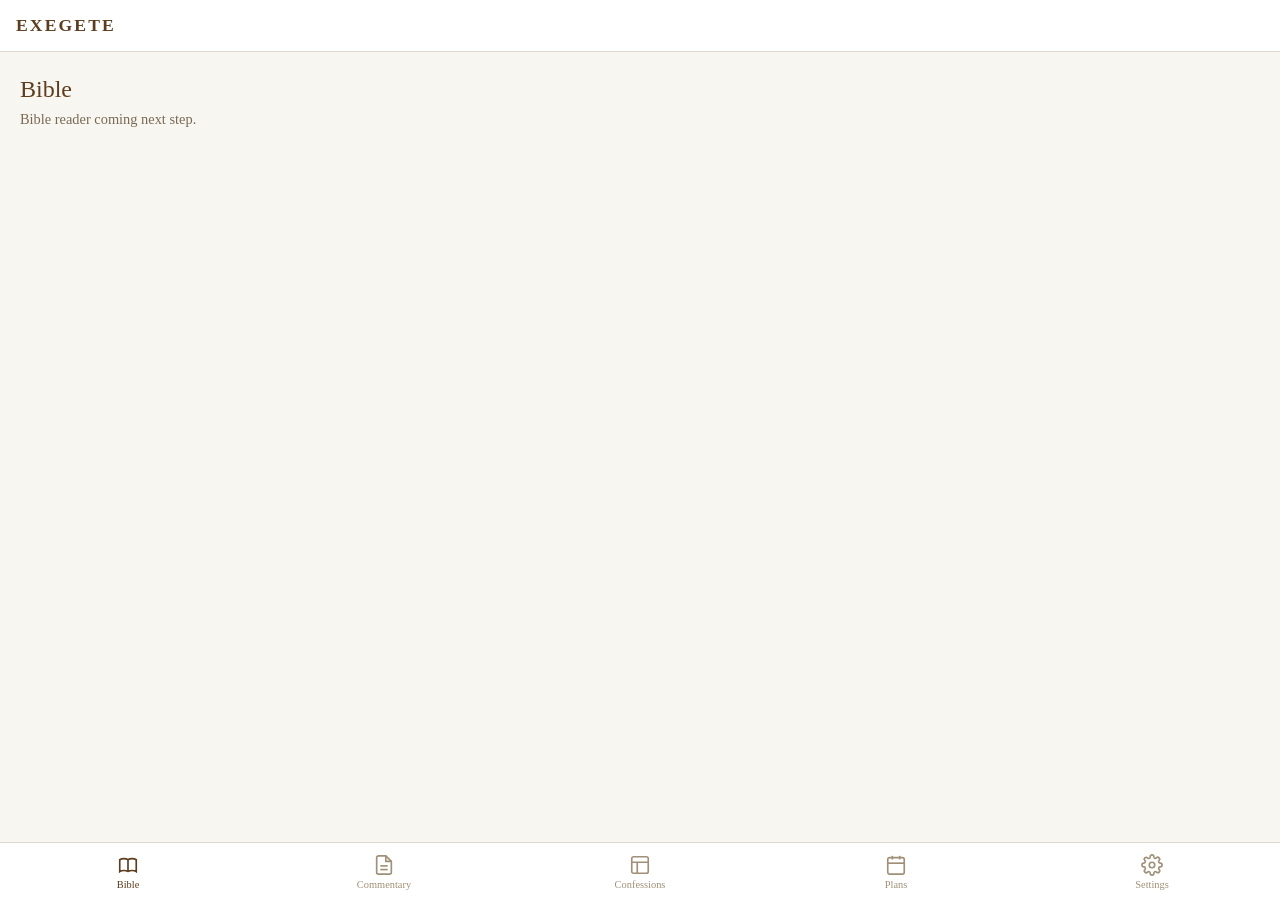
==== commit 3a86e395: "Start fresh: single self-contained index.html shell Clean app shell with 5 navigation tabs (Bible, C" ====
--- a/index.html
+++ b/index.html
@@ -2,502 +2,190 @@
 <html lang="en">
 <head>
 <meta charset="UTF-8">
-<meta name="viewport" content="width=device-width, initial-scale=1.0, user-scalable=no">
+<meta name="viewport" content="width=device-width, initial-scale=1.0">
 <title>Exegete — Reformed Bible Study</title>
-<link href="https://fonts.googleapis.com/css2?family=EB+Garamond:ital,wght@0,400;0,500;0,600;1,400;1,500&family=Cinzel:wght@400;500;600&family=Crimson+Pro:ital,wght@0,300;0,400;1,300;1,400&display=swap" rel="stylesheet">
-<link rel="stylesheet" href="css/styles.css">
+<style>
+  * { box-sizing: border-box; margin: 0; padding: 0; }
+
+  body {
+    font-family: Georgia, serif;
+    background: #f8f6f1;
+    color: #2c2416;
+    height: 100vh;
+    display: flex;
+    flex-direction: column;
+  }
+
+  /* Top bar */
+  #topbar {
+    background: #fff;
+    border-bottom: 1px solid #e0d8cc;
+    padding: 0 16px;
+    height: 52px;
+    display: flex;
+    align-items: center;
+    justify-content: space-between;
+    flex-shrink: 0;
+  }
+
+  .app-name {
+    font-family: Georgia, serif;
+    font-size: 1.1rem;
+    font-weight: bold;
+    letter-spacing: 0.12em;
+    color: #5c3d1e;
+    text-transform: uppercase;
+  }
+
+  /* Main content area */
+  #main {
+    flex: 1;
+    overflow-y: auto;
+    padding: 24px 20px;
+  }
+
+  /* Sections */
+  .section { display: none; }
+  .section.active { display: block; }
+
+  .section-title {
+    font-size: 1.5rem;
+    color: #5c3d1e;
+    margin-bottom: 8px;
+    font-family: Georgia, serif;
+  }
+
+  .section-sub {
+    font-size: 0.9rem;
+    color: #7a6a55;
+    margin-bottom: 20px;
+  }
+
+  /* Bottom nav */
+  #bottom-nav {
+    background: #fff;
+    border-top: 1px solid #e0d8cc;
+    display: flex;
+    height: 58px;
+    flex-shrink: 0;
+  }
+
+  .nav-btn {
+    flex: 1;
+    background: none;
+    border: none;
+    cursor: pointer;
+    display: flex;
+    flex-direction: column;
+    align-items: center;
+    justify-content: center;
+    gap: 3px;
+    color: #a09078;
+    font-size: 0.65rem;
+    font-family: Georgia, serif;
+    padding: 6px 0;
+  }
+
+  .nav-btn.active {
+    color: #5c3d1e;
+  }
+
+  .nav-btn svg {
+    width: 22px;
+    height: 22px;
+  }
+</style>
 </head>
 <body>
 
-<!-- ═══════════════════════════════
-     TOP BAR
-═══════════════════════════════ -->
 <header id="topbar">
-  <div class="topbar-left">
-    <button id="sidebar-toggle" class="icon-btn" title="Books &amp; Navigation" aria-label="Toggle sidebar">
-      <svg width="20" height="20" viewBox="0 0 24 24" fill="none" stroke="currentColor" stroke-width="2" stroke-linecap="round">
-        <line x1="3" y1="6" x2="21" y2="6"/><line x1="3" y1="12" x2="21" y2="12"/><line x1="3" y1="18" x2="21" y2="18"/>
-      </svg>
-    </button>
-    <div class="app-logo">
-      <span class="logo-name">EXEGETE</span>
-    </div>
-  </div>
-  <div class="topbar-center" id="topbar-center">
-    <!-- Chapter nav shown only in Bible section -->
-    <button id="prev-ch" class="ch-nav-btn" title="Previous chapter">
-      <svg width="16" height="16" viewBox="0 0 24 24" fill="none" stroke="currentColor" stroke-width="2.5" stroke-linecap="round" stroke-linejoin="round"><polyline points="15 18 9 12 15 6"/></svg>
-    </button>
-    <button id="ch-title" class="ch-title-btn">Genesis 1</button>
-    <button id="next-ch" class="ch-nav-btn" title="Next chapter">
-      <svg width="16" height="16" viewBox="0 0 24 24" fill="none" stroke="currentColor" stroke-width="2.5" stroke-linecap="round" stroke-linejoin="round"><polyline points="9 18 15 12 9 6"/></svg>
-    </button>
-  </div>
-  <div class="topbar-right">
-    <button id="search-btn" class="icon-btn" title="Search (/)">
-      <svg width="18" height="18" viewBox="0 0 24 24" fill="none" stroke="currentColor" stroke-width="2" stroke-linecap="round"><circle cx="11" cy="11" r="8"/><line x1="21" y1="21" x2="16.65" y2="16.65"/></svg>
-    </button>
-    <button id="trans-btn" class="trans-btn">KJV</button>
-    <button id="study-toggle-btn" class="icon-btn bible-only-btn" title="Toggle Study Pane">
-      <svg width="18" height="18" viewBox="0 0 24 24" fill="none" stroke="currentColor" stroke-width="2" stroke-linecap="round"><path d="M2 3h6a4 4 0 0 1 4 4v14a3 3 0 0 0-3-3H2z"/><path d="M22 3h-6a4 4 0 0 0-4 4v14a3 3 0 0 1 3-3h7z"/></svg>
-    </button>
-  </div>
+  <div class="app-name">Exegete</div>
 </header>
 
-<!-- ═══════════════════════════════
-     MAIN CONTENT
-═══════════════════════════════ -->
-<main id="app-main">
+<main id="main">
 
-  <!-- ── BIBLE SECTION ───────────────── -->
-  <section id="sec-bible" class="app-section active">
+  <div id="sec-bible" class="section active">
+    <div class="section-title">Bible</div>
+    <div class="section-sub">Bible reader coming next step.</div>
+  </div>
 
-    <!-- Left sidebar -->
-    <aside id="book-sidebar" class="open">
-      <div class="sidebar-inner">
-        <div class="sidebar-tabs">
-          <button class="sidebar-tab active" data-tab="books">Books</button>
-          <button class="sidebar-tab" data-tab="notes">Notes</button>
-          <button class="sidebar-tab" data-tab="bookmarks">Bookmarks</button>
-        </div>
-        <div class="sidebar-panel active" id="panel-books">
-          <div class="testament-switch">
-            <button class="ts-btn active" data-t="OT">Old Testament</button>
-            <button class="ts-btn" data-t="NT">New Testament</button>
-          </div>
-          <div id="books-scroll" class="books-scroll"></div>
-        </div>
-        <div class="sidebar-panel" id="panel-notes">
-          <div id="notes-list" class="list-body"></div>
-        </div>
-        <div class="sidebar-panel" id="panel-bookmarks">
-          <div id="bm-list" class="list-body"></div>
-        </div>
-      </div>
-    </aside>
+  <div id="sec-commentary" class="section">
+    <div class="section-title">Commentary</div>
+    <div class="section-sub">Reformed commentaries coming soon.</div>
+  </div>
 
-    <!-- Bible reader -->
-    <div id="reader-area">
-      <div id="reader-scroll">
-        <div id="reader-inner">
-          <div class="loading-indicator">
-            <div class="spinner"></div>
-          </div>
-        </div>
-      </div>
-    </div>
+  <div id="sec-confessions" class="section">
+    <div class="section-title">Creeds &amp; Confessions</div>
+    <div class="section-sub">Reformed creeds and confessions coming soon.</div>
+  </div>
 
-    <!-- Study pane -->
-    <aside id="study-pane">
-      <div class="study-pane-inner">
-        <div class="study-tabs">
-          <button class="study-tab active" data-tab="commentary">Commentary</button>
-          <button class="study-tab" data-tab="xrefs">Cross-Refs</button>
-          <button class="study-tab" data-tab="strongs">Strong's</button>
-          <button class="study-tab" data-tab="dict">Dictionary</button>
-        </div>
-        <div class="study-source-bar" id="study-source-bar">
-          <select id="commentary-source-select" class="source-select"></select>
-        </div>
-        <div id="study-body" class="study-body">
-          <div class="study-placeholder">
-            <svg width="36" height="36" viewBox="0 0 24 24" fill="none" stroke="currentColor" stroke-width="1.5"><path d="M12 6.253v13m0-13C10.832 5.477 9.246 5 7.5 5S4.168 5.477 3 6.253v13C4.168 18.477 5.754 18 7.5 18s3.332.477 4.5 1.253m0-13C13.168 5.477 14.754 5 16.5 5c1.747 0 3.332.477 4.5 1.253v13C19.832 18.477 18.247 18 16.5 18c-1.746 0-3.332.477-4.5 1.253"/></svg>
-            <p>Click any verse to open study tools.</p>
-          </div>
-        </div>
-      </div>
-    </aside>
+  <div id="sec-plans" class="section">
+    <div class="section-title">Reading Plans</div>
+    <div class="section-sub">Bible reading plans coming soon.</div>
+  </div>
 
-  </section><!-- /#sec-bible -->
+  <div id="sec-settings" class="section">
+    <div class="section-title">Settings</div>
+    <div class="section-sub">Customize your experience. Coming soon.</div>
+  </div>
 
-  <!-- ── COMMENTARY SECTION ───────────── -->
-  <section id="sec-commentary" class="app-section">
-    <div id="commentary-content" class="page-content">
-      <div class="page-header">
-        <h1>Commentaries</h1>
-        <p class="page-sub">Select a commentary to read alongside your current Bible passage.</p>
-      </div>
-      <div id="commentary-browser"></div>
-    </div>
-  </section>
+</main>
 
-  <!-- ── CONFESSIONS SECTION ──────────── -->
-  <section id="sec-confessions" class="app-section">
-    <div id="confessions-content" class="page-content">
-      <div id="confessions-list-view">
-        <div class="page-header">
-          <h1>Creeds &amp; Confessions</h1>
-          <p class="page-sub">The historic confessional standards of the Reformed faith.</p>
-        </div>
-        <div id="confessions-grid"></div>
-      </div>
-      <div id="confession-reader-view" class="hidden">
-        <div class="reader-header">
-          <button id="confession-back-btn" class="back-btn">
-            <svg width="16" height="16" viewBox="0 0 24 24" fill="none" stroke="currentColor" stroke-width="2.5" stroke-linecap="round" stroke-linejoin="round"><polyline points="15 18 9 12 15 6"/></svg>
-            Back
-          </button>
-          <h2 id="confession-title"></h2>
-        </div>
-        <div id="confession-body" class="confession-body"></div>
-      </div>
-    </div>
-  </section>
+<nav id="bottom-nav">
 
-  <!-- ── PLANS SECTION ────────────────── -->
-  <section id="sec-plans" class="app-section">
-    <div id="plans-content" class="page-content">
-      <div id="plans-list-view">
-        <div class="page-header">
-          <h1>Reading Plans</h1>
-          <p class="page-sub">Structured plans to guide your journey through Scripture.</p>
-        </div>
-        <div id="plans-grid"></div>
-      </div>
-      <div id="plan-detail-view" class="hidden">
-        <div class="reader-header">
-          <button id="plan-back-btn" class="back-btn">
-            <svg width="16" height="16" viewBox="0 0 24 24" fill="none" stroke="currentColor" stroke-width="2.5" stroke-linecap="round" stroke-linejoin="round"><polyline points="15 18 9 12 15 6"/></svg>
-            Back
-          </button>
-          <h2 id="plan-detail-title"></h2>
-        </div>
-        <div id="plan-detail-body"></div>
-      </div>
-    </div>
-  </section>
+  <button class="nav-btn active" onclick="show('bible', this)">
+    <svg viewBox="0 0 24 24" fill="none" stroke="currentColor" stroke-width="1.8">
+      <path d="M12 6.253v13m0-13C10.832 5.477 9.246 5 7.5 5S4.168 5.477 3 6.253v13C4.168 18.477 5.754 18 7.5 18s3.332.477 4.5 1.253m0-13C13.168 5.477 14.754 5 16.5 5c1.747 0 3.332.477 4.5 1.253v13C19.832 18.477 18.247 18 16.5 18c-1.746 0-3.332.477-4.5 1.253"/>
+    </svg>
+    Bible
+  </button>
 
-  <!-- ── SETTINGS SECTION ─────────────── -->
-  <section id="sec-settings" class="app-section">
-    <div id="settings-content" class="page-content"></div>
-  </section>
+  <button class="nav-btn" onclick="show('commentary', this)">
+    <svg viewBox="0 0 24 24" fill="none" stroke="currentColor" stroke-width="1.8">
+      <path d="M14 2H6a2 2 0 0 0-2 2v16a2 2 0 0 0 2 2h12a2 2 0 0 0 2-2V8z"/>
+      <polyline points="14 2 14 8 20 8"/>
+      <line x1="16" y1="13" x2="8" y2="13"/>
+      <line x1="16" y1="17" x2="8" y2="17"/>
+    </svg>
+    Commentary
+  </button>
 
-</main><!-- /#app-main -->
+  <button class="nav-btn" onclick="show('confessions', this)">
+    <svg viewBox="0 0 24 24" fill="none" stroke="currentColor" stroke-width="1.8">
+      <rect x="3" y="3" width="18" height="18" rx="2"/>
+      <path d="M3 9h18M9 21V9"/>
+    </svg>
+    Confessions
+  </button>
 
-<!-- ═══════════════════════════════
-     BOTTOM NAVIGATION
-═══════════════════════════════ -->
-<nav id="bottom-nav">
-  <button class="nav-tab active" data-section="bible">
-    <svg width="22" height="22" viewBox="0 0 24 24" fill="none" stroke="currentColor" stroke-width="1.8"><path d="M12 6.253v13m0-13C10.832 5.477 9.246 5 7.5 5S4.168 5.477 3 6.253v13C4.168 18.477 5.754 18 7.5 18s3.332.477 4.5 1.253m0-13C13.168 5.477 14.754 5 16.5 5c1.747 0 3.332.477 4.5 1.253v13C19.832 18.477 18.247 18 16.5 18c-1.746 0-3.332.477-4.5 1.253"/></svg>
-    <span>Bible</span>
+  <button class="nav-btn" onclick="show('plans', this)">
+    <svg viewBox="0 0 24 24" fill="none" stroke="currentColor" stroke-width="1.8">
+      <rect x="3" y="4" width="18" height="18" rx="2"/>
+      <line x1="16" y1="2" x2="16" y2="6"/>
+      <line x1="8" y1="2" x2="8" y2="6"/>
+      <line x1="3" y1="10" x2="21" y2="10"/>
+    </svg>
+    Plans
   </button>
-  <button class="nav-tab" data-section="commentary">
-    <svg width="22" height="22" viewBox="0 0 24 24" fill="none" stroke="currentColor" stroke-width="1.8"><path d="M14 2H6a2 2 0 0 0-2 2v16a2 2 0 0 0 2 2h12a2 2 0 0 0 2-2V8z"/><polyline points="14 2 14 8 20 8"/><line x1="16" y1="13" x2="8" y2="13"/><line x1="16" y1="17" x2="8" y2="17"/><polyline points="10 9 9 9 8 9"/></svg>
-    <span>Commentary</span>
+
+  <button class="nav-btn" onclick="show('settings', this)">
+    <svg viewBox="0 0 24 24" fill="none" stroke="currentColor" stroke-width="1.8">
+      <circle cx="12" cy="12" r="3"/>
+      <path d="M19.4 15a1.65 1.65 0 0 0 .33 1.82l.06.06a2 2 0 0 1-2.83 2.83l-.06-.06a1.65 1.65 0 0 0-1.82-.33 1.65 1.65 0 0 0-1 1.51V21a2 2 0 0 1-4 0v-.09A1.65 1.65 0 0 0 9 19.4a1.65 1.65 0 0 0-1.82.33l-.06.06a2 2 0 0 1-2.83-2.83l.06-.06A1.65 1.65 0 0 0 4.68 15a1.65 1.65 0 0 0-1.51-1H3a2 2 0 0 1 0-4h.09A1.65 1.65 0 0 0 4.6 9a1.65 1.65 0 0 0-.33-1.82l-.06-.06a2 2 0 0 1 2.83-2.83l.06.06A1.65 1.65 0 0 0 9 4.68a1.65 1.65 0 0 0 1-1.51V3a2 2 0 0 1 4 0v.09a1.65 1.65 0 0 0 1 1.51 1.65 1.65 0 0 0 1.82-.33l.06-.06a2 2 0 0 1 2.83 2.83l-.06.06A1.65 1.65 0 0 0 19.4 9a1.65 1.65 0 0 0 1.51 1H21a2 2 0 0 1 0 4h-.09a1.65 1.65 0 0 0-1.51 1z"/>
+    </svg>
+    Settings
   </button>
-  <button class="nav-tab" data-section="confessions">
-    <svg width="22" height="22" viewBox="0 0 24 24" fill="none" stroke="currentColor" stroke-width="1.8"><rect x="3" y="3" width="18" height="18" rx="2"/><path d="M3 9h18M9 21V9"/></svg>
-    <span>Confessions</span>
-  </button>
-  <button class="nav-tab" data-section="plans">
-    <svg width="22" height="22" viewBox="0 0 24 24" fill="none" stroke="currentColor" stroke-width="1.8"><rect x="3" y="4" width="18" height="18" rx="2" ry="2"/><line x1="16" y1="2" x2="16" y2="6"/><line x1="8" y1="2" x2="8" y2="6"/><line x1="3" y1="10" x2="21" y2="10"/><line x1="8" y1="14" x2="8" y2="14"/><line x1="12" y1="14" x2="12" y2="14"/><line x1="16" y1="14" x2="16" y2="14"/></svg>
-    <span>Plans</span>
-  </button>
-  <button class="nav-tab" data-section="settings">
-    <svg width="22" height="22" viewBox="0 0 24 24" fill="none" stroke="currentColor" stroke-width="1.8"><circle cx="12" cy="12" r="3"/><path d="M19.4 15a1.65 1.65 0 0 0 .33 1.82l.06.06a2 2 0 0 1-2.83 2.83l-.06-.06a1.65 1.65 0 0 0-1.82-.33 1.65 1.65 0 0 0-1 1.51V21a2 2 0 0 1-4 0v-.09A1.65 1.65 0 0 0 9 19.4a1.65 1.65 0 0 0-1.82.33l-.06.06a2 2 0 0 1-2.83-2.83l.06-.06A1.65 1.65 0 0 0 4.68 15a1.65 1.65 0 0 0-1.51-1H3a2 2 0 0 1 0-4h.09A1.65 1.65 0 0 0 4.6 9a1.65 1.65 0 0 0-.33-1.82l-.06-.06a2 2 0 0 1 2.83-2.83l.06.06A1.65 1.65 0 0 0 9 4.68a1.65 1.65 0 0 0 1-1.51V3a2 2 0 0 1 4 0v.09a1.65 1.65 0 0 0 1 1.51 1.65 1.65 0 0 0 1.82-.33l.06-.06a2 2 0 0 1 2.83 2.83l-.06.06A1.65 1.65 0 0 0 19.4 9a1.65 1.65 0 0 0 1.51 1H21a2 2 0 0 1 0 4h-.09a1.65 1.65 0 0 0-1.51 1z"/></svg>
-    <span>Settings</span>
-  </button>
+
 </nav>
 
-<!-- ═══════════════════════════════
-     MODALS
-═══════════════════════════════ -->
-
-<!-- Search -->
-<div id="search-modal" class="modal-overlay">
-  <div class="modal-box search-box">
-    <div class="search-header">
-      <svg width="18" height="18" viewBox="0 0 24 24" fill="none" stroke="currentColor" stroke-width="2" stroke-linecap="round"><circle cx="11" cy="11" r="8"/><line x1="21" y1="21" x2="16.65" y2="16.65"/></svg>
-      <input id="search-input" type="text" placeholder="Search scripture…" autocomplete="off" spellcheck="false">
-      <button class="modal-close" data-modal="search-modal">&#x2715;</button>
-    </div>
-    <div id="search-results" class="search-results"></div>
-  </div>
-</div>
-
-<!-- Translation picker -->
-<div id="trans-modal" class="modal-overlay">
-  <div class="modal-box trans-box">
-    <div class="modal-header">
-      <span class="modal-title">Choose Translation</span>
-      <button class="modal-close" data-modal="trans-modal">&#x2715;</button>
-    </div>
-    <div id="trans-list" class="trans-list"></div>
-  </div>
-</div>
-
-<!-- Note editor -->
-<div id="note-modal" class="modal-overlay">
-  <div class="modal-box note-box">
-    <div class="modal-header">
-      <span class="modal-title">Note</span>
-      <button class="modal-close" data-modal="note-modal">&#x2715;</button>
-    </div>
-    <div id="note-verse-preview" class="note-preview"></div>
-    <textarea id="note-textarea" placeholder="Write your note…"></textarea>
-    <div class="modal-footer">
-      <button id="note-delete-btn" class="btn-danger">Delete</button>
-      <button id="note-save-btn" class="btn-primary">Save Note</button>
-    </div>
-  </div>
-</div>
-
-<!-- Verse context menu -->
-<div id="verse-menu" class="verse-menu">
-  <div id="vmenu-ref" class="vmenu-ref"></div>
-  <button class="vmenu-item" data-action="hl-yellow">
-    <span class="vmenu-swatch" style="background:#f5d04a"></span>Highlight Yellow
-  </button>
-  <button class="vmenu-item" data-action="hl-blue">
-    <span class="vmenu-swatch" style="background:#7ab3e0"></span>Highlight Blue
-  </button>
-  <button class="vmenu-item" data-action="hl-green">
-    <span class="vmenu-swatch" style="background:#7ccc7c"></span>Highlight Green
-  </button>
-  <button class="vmenu-item" data-action="hl-pink">
-    <span class="vmenu-swatch" style="background:#e88fab"></span>Highlight Pink
-  </button>
-  <div class="vmenu-divider"></div>
-  <button class="vmenu-item" data-action="bookmark">
-    <svg width="14" height="14" viewBox="0 0 24 24" fill="none" stroke="currentColor" stroke-width="2"><path d="M19 21l-7-5-7 5V5a2 2 0 0 1 2-2h10a2 2 0 0 1 2 2z"/></svg>
-    Bookmark
-  </button>
-  <button class="vmenu-item" data-action="note">
-    <svg width="14" height="14" viewBox="0 0 24 24" fill="none" stroke="currentColor" stroke-width="2"><path d="M14 2H6a2 2 0 0 0-2 2v16a2 2 0 0 0 2 2h12a2 2 0 0 0 2-2V8z"/><polyline points="14 2 14 8 20 8"/><line x1="16" y1="13" x2="8" y2="13"/></svg>
-    Add Note
-  </button>
-  <button class="vmenu-item" data-action="copy">
-    <svg width="14" height="14" viewBox="0 0 24 24" fill="none" stroke="currentColor" stroke-width="2"><rect x="9" y="9" width="13" height="13" rx="2" ry="2"/><path d="M5 15H4a2 2 0 0 1-2-2V4a2 2 0 0 1 2-2h9a2 2 0 0 1 2 2v1"/></svg>
-    Copy Verse
-  </button>
-  <div class="vmenu-divider"></div>
-  <button class="vmenu-item" data-action="clear">
-    <svg width="14" height="14" viewBox="0 0 24 24" fill="none" stroke="currentColor" stroke-width="2"><line x1="18" y1="6" x2="6" y2="18"/><line x1="6" y1="6" x2="18" y2="18"/></svg>
-    Clear Highlight
-  </button>
-</div>
-
-<!-- Mobile backdrop -->
-<div id="mobile-backdrop"></div>
-
-<!-- ═══════════════════════════════
-     SCRIPTS
-═══════════════════════════════ -->
-<script src="js/state.js"></script>
-<script src="js/bible.js"></script>
-<script src="js/commentary.js"></script>
-<script src="js/confessions.js"></script>
-<script src="js/plans.js"></script>
-<script src="js/settings.js"></script>
 <script>
-/* ─── NAVIGATION ─────────────────────────────── */
-function navigateTo(section) {
-  AppState.activeSection = section;
-  document.querySelectorAll('.app-section').forEach(s =>
-    s.classList.toggle('active', s.id === 'sec-' + section)
-  );
-  document.querySelectorAll('.nav-tab').forEach(t =>
-    t.classList.toggle('active', t.dataset.section === section)
-  );
-  /* Topbar chapter nav only visible in Bible section */
-  document.getElementById('topbar-center').style.display =
-    section === 'bible' ? '' : 'none';
-  document.querySelectorAll('.bible-only-btn').forEach(b =>
-    b.style.display = section === 'bible' ? '' : 'none'
-  );
-
-  if (section === 'settings')    renderSettingsPage();
-  if (section === 'confessions') renderConfessionsList();
-  if (section === 'plans')       renderPlansList();
-  if (section === 'commentary')  renderCommentaryBrowser();
-}
-
-/* ─── BOTTOM NAV ─────────────────────────────── */
-document.querySelectorAll('.nav-tab').forEach(tab =>
-  tab.addEventListener('click', () => navigateTo(tab.dataset.section))
-);
-
-/* ─── SIDEBAR TOGGLE ─────────────────────────── */
-document.getElementById('sidebar-toggle').addEventListener('click', () => {
-  const sb = document.getElementById('book-sidebar');
-  if (window.innerWidth <= 768) {
-    const open = sb.classList.toggle('mobile-open');
-    document.getElementById('mobile-backdrop').classList.toggle('visible', open);
-  } else {
-    sb.classList.toggle('open');
-  }
-});
-
-/* ─── STUDY PANE TOGGLE ─────────────────────── */
-document.getElementById('study-toggle-btn').addEventListener('click', () => {
-  const pane = document.getElementById('study-pane');
-  if (window.innerWidth <= 768) {
-    const open = pane.classList.toggle('mobile-open');
-    document.getElementById('mobile-backdrop').classList.toggle('visible', open);
-  } else {
-    const collapsed = pane.classList.toggle('collapsed');
-    AppState.studyOpen = !collapsed;
-  }
-});
-
-/* ─── CHAPTER NAV ────────────────────────────── */
-document.getElementById('prev-ch').addEventListener('click', prevChapter);
-document.getElementById('next-ch').addEventListener('click', nextChapter);
-document.getElementById('ch-title').addEventListener('click', () => {
-  /* On mobile, tap title to open book sidebar */
-  if (window.innerWidth <= 768) {
-    const sb = document.getElementById('book-sidebar');
-    sb.classList.add('mobile-open');
-    document.getElementById('mobile-backdrop').classList.add('visible');
-  }
-});
-
-/* ─── SEARCH ─────────────────────────────────── */
-let searchDebounce = null;
-document.getElementById('search-btn').addEventListener('click', openSearch);
-document.getElementById('search-input').addEventListener('input', e => {
-  clearTimeout(searchDebounce);
-  searchDebounce = setTimeout(() => doSearch(e.target.value.trim()), 420);
-});
-
-/* ─── TRANSLATION PICKER ─────────────────────── */
-document.getElementById('trans-btn').addEventListener('click', openTransModal);
-
-/* ─── MODAL CLOSES ───────────────────────────── */
-document.querySelectorAll('.modal-close').forEach(btn => {
-  btn.addEventListener('click', () => {
-    document.getElementById(btn.dataset.modal).classList.remove('open');
-  });
-});
-document.querySelectorAll('.modal-overlay').forEach(overlay => {
-  overlay.addEventListener('click', e => {
-    if (e.target === overlay) overlay.classList.remove('open');
-  });
-});
-
-/* ─── NOTE MODAL BUTTONS ─────────────────────── */
-document.getElementById('note-save-btn').addEventListener('click', saveNote);
-document.getElementById('note-delete-btn').addEventListener('click', deleteNote);
-
-/* ─── VERSE MENU ─────────────────────────────── */
-document.querySelectorAll('.vmenu-item').forEach(item => {
-  item.addEventListener('click', () => {
-    const action = item.dataset.action;
-    const key = document.getElementById('verse-menu').dataset.key;
-    if (!key) return;
-    if (action === 'bookmark') toggleBookmark(key);
-    else if (action === 'note') openNoteModal(key);
-    else if (action === 'copy') copyVerse(key);
-    else if (action === 'clear') applyHighlight(key, null);
-    else applyHighlight(key, action); /* hl-yellow etc */
-    closeVerseMenu();
-  });
-});
-
-/* Close verse menu on outside click */
-document.addEventListener('click', e => {
-  if (!e.target.closest('#verse-menu') && !e.target.closest('.verse-block')) {
-    closeVerseMenu();
-  }
-});
-
-/* ─── SIDEBAR TABS ───────────────────────────── */
-document.querySelectorAll('.sidebar-tab').forEach(tab => {
-  tab.addEventListener('click', () => {
-    document.querySelectorAll('.sidebar-tab').forEach(t => t.classList.remove('active'));
-    document.querySelectorAll('.sidebar-panel').forEach(p => p.classList.remove('active'));
-    tab.classList.add('active');
-    document.getElementById('panel-' + tab.dataset.tab).classList.add('active');
-  });
-});
-
-/* ─── TESTAMENT SWITCH ───────────────────────── */
-document.querySelectorAll('.ts-btn').forEach(btn => {
-  btn.addEventListener('click', () => {
-    document.querySelectorAll('.ts-btn').forEach(b => b.classList.remove('active'));
-    btn.classList.add('active');
-    AppState.testament = btn.dataset.t;
-    renderBookList();
-  });
-});
-
-/* ─── MOBILE BACKDROP ────────────────────────── */
-document.getElementById('mobile-backdrop').addEventListener('click', () => {
-  document.getElementById('book-sidebar').classList.remove('mobile-open');
-  document.getElementById('study-pane').classList.remove('mobile-open');
-  document.getElementById('mobile-backdrop').classList.remove('visible');
-});
-
-/* ─── STUDY TABS ─────────────────────────────── */
-document.querySelectorAll('.study-tab').forEach(tab => {
-  tab.addEventListener('click', () => setStudyTab(tab.dataset.tab));
-});
-
-/* ─── COMMENTARY SOURCE SELECT ───────────────── */
-document.getElementById('commentary-source-select').addEventListener('change', e => {
-  AppState.commentarySource = e.target.value;
-  if (AppState.selectedKey) {
-    loadCommentary(AppState.selectedKey, AppState.selectedText);
-  }
-});
-
-/* ─── CONFESSION BACK BUTTON ─────────────────── */
-document.getElementById('confession-back-btn').addEventListener('click', () => {
-  document.getElementById('confessions-list-view').classList.remove('hidden');
-  document.getElementById('confession-reader-view').classList.add('hidden');
-});
-
-/* ─── PLAN BACK BUTTON ───────────────────────── */
-document.getElementById('plan-back-btn').addEventListener('click', () => {
-  document.getElementById('plans-list-view').classList.remove('hidden');
-  document.getElementById('plan-detail-view').classList.add('hidden');
-});
-
-/* ─── KEYBOARD SHORTCUTS ─────────────────────── */
-document.addEventListener('keydown', e => {
-  if (e.target.tagName === 'INPUT' || e.target.tagName === 'TEXTAREA' ||
-      e.target.tagName === 'SELECT') return;
-  if (e.key === 'ArrowLeft'  || e.key === '[') { prevChapter(); return; }
-  if (e.key === 'ArrowRight' || e.key === ']') { nextChapter(); return; }
-  if (e.key === '/' || e.key === 'f')          { openSearch();  return; }
-  if (e.key === 'Escape') {
-    document.querySelectorAll('.modal-overlay.open').forEach(m => m.classList.remove('open'));
-    closeVerseMenu();
-    document.getElementById('mobile-backdrop').classList.remove('visible');
-    document.getElementById('book-sidebar').classList.remove('mobile-open');
-    document.getElementById('study-pane').classList.remove('mobile-open');
-  }
-});
-
-/* ─── INIT ───────────────────────────────────── */
-(function init() {
-  loadState();
-  applyAllSettings();
-  populateCommentarySelect();
-  renderBookList();
-  renderNotesList();
-  renderBmList();
-  loadChapter();
-  navigateTo('bible');
-})();
-
-function populateCommentarySelect() {
-  const sel = document.getElementById('commentary-source-select');
-  sel.innerHTML = COMMENTARY_SOURCES.map(s =>
-    `<option value="${s.id}" ${s.id === AppState.commentarySource ? 'selected' : ''}>${s.label}</option>`
-  ).join('');
-}
-
-function openSearch() {
-  const modal = document.getElementById('search-modal');
-  modal.classList.add('open');
-  const inp = document.getElementById('search-input');
-  inp.value = '';
-  inp.focus();
-  document.getElementById('search-results').innerHTML =
-    '<div class="search-hint">Type at least 2 characters to search</div>';
+function show(name, btn) {
+  document.querySelectorAll('.section').forEach(s => s.classList.remove('active'));
+  document.querySelectorAll('.nav-btn').forEach(b => b.classList.remove('active'));
+  document.getElementById('sec-' + name).classList.add('active');
+  btn.classList.add('active');
 }
 </script>
+
 </body>
 </html>
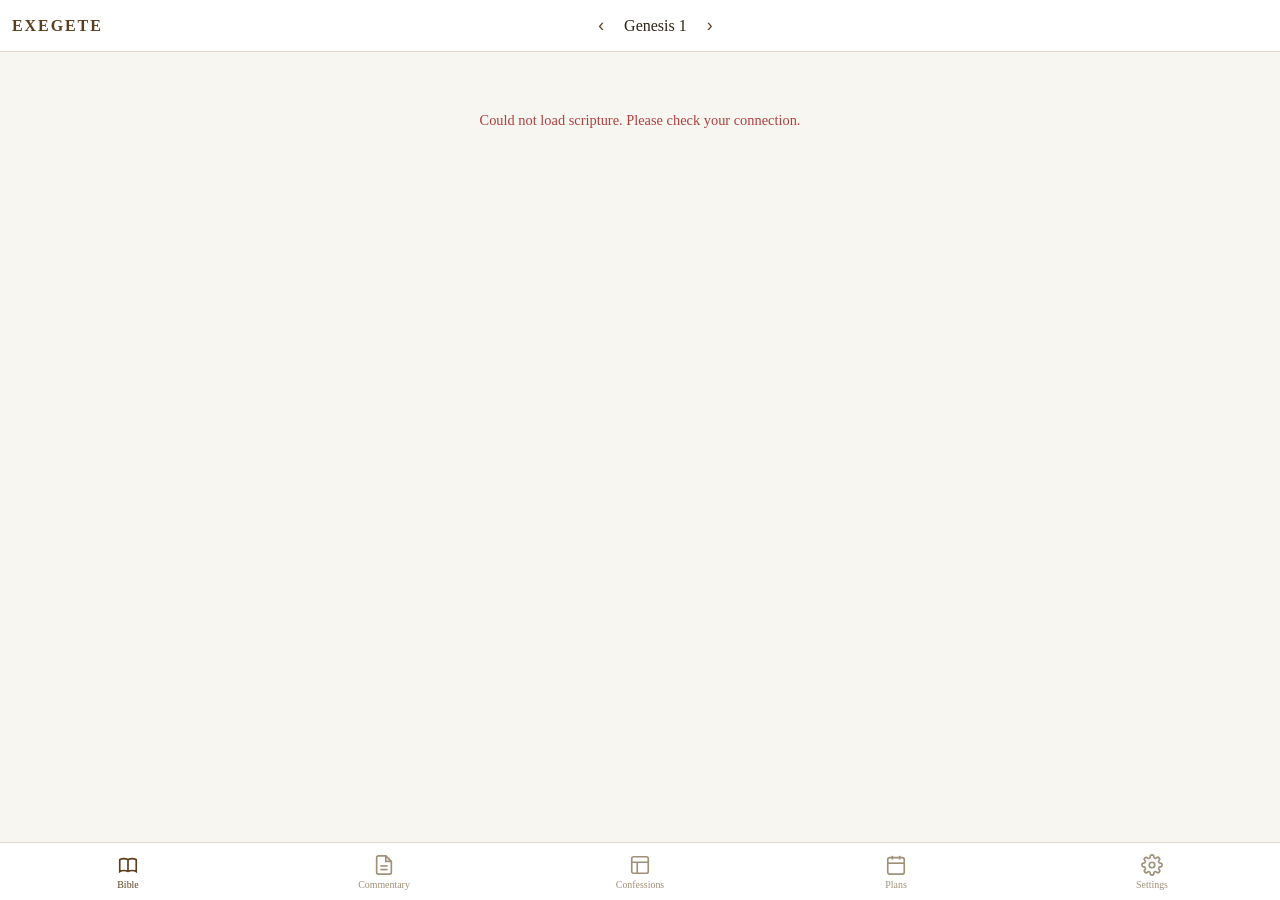
==== commit 9e7b8e99: "Step 2: Add working Bible reader - Loads KJV text from free bible.helloao.org API - All 66 books lis" ====
--- a/index.html
+++ b/index.html
@@ -14,54 +14,119 @@
     height: 100vh;
     display: flex;
     flex-direction: column;
-  }
-
-  /* Top bar */
+    overflow: hidden;
+  }
+
+  /* ── Top bar ── */
   #topbar {
     background: #fff;
     border-bottom: 1px solid #e0d8cc;
-    padding: 0 16px;
     height: 52px;
     display: flex;
     align-items: center;
     justify-content: space-between;
+    padding: 0 12px;
     flex-shrink: 0;
   }
-
   .app-name {
-    font-family: Georgia, serif;
-    font-size: 1.1rem;
+    font-size: 1rem;
     font-weight: bold;
     letter-spacing: 0.12em;
     color: #5c3d1e;
     text-transform: uppercase;
   }
 
-  /* Main content area */
+  /* Bible chapter nav in topbar */
+  #bible-nav {
+    display: flex;
+    align-items: center;
+    gap: 4px;
+  }
+  #ch-title-btn {
+    background: none;
+    border: none;
+    font-family: Georgia, serif;
+    font-size: 1rem;
+    color: #2c2416;
+    cursor: pointer;
+    padding: 4px 8px;
+    border-radius: 6px;
+  }
+  #ch-title-btn:active { background: #f0ebe2; }
+  .ch-arrow {
+    background: none;
+    border: none;
+    cursor: pointer;
+    color: #5c3d1e;
+    font-size: 1.1rem;
+    padding: 6px 8px;
+    border-radius: 6px;
+    line-height: 1;
+  }
+  .ch-arrow:active { background: #f0ebe2; }
+
+  /* ── Main content ── */
   #main {
     flex: 1;
+    overflow: hidden;
+    position: relative;
+  }
+
+  /* ── Sections ── */
+  .section {
+    display: none;
+    height: 100%;
     overflow-y: auto;
-    padding: 24px 20px;
-  }
-
-  /* Sections */
-  .section { display: none; }
+    -webkit-overflow-scrolling: touch;
+  }
   .section.active { display: block; }
 
-  .section-title {
-    font-size: 1.5rem;
+  /* ── Bible verses ── */
+  #verse-area {
+    padding: 20px 18px 30px;
+    max-width: 680px;
+    margin: 0 auto;
+  }
+  .verse {
+    line-height: 1.85;
+    margin-bottom: 4px;
+    font-size: 1.05rem;
+    color: #2c2416;
+  }
+  .vnum {
+    font-size: 0.65rem;
+    color: #a09078;
+    vertical-align: super;
+    margin-right: 3px;
+    font-family: Georgia, serif;
+  }
+  .loading-msg {
+    text-align: center;
+    color: #a09078;
+    padding: 60px 20px;
+    font-size: 0.95rem;
+  }
+  .error-msg {
+    text-align: center;
+    color: #b04040;
+    padding: 40px 20px;
+    font-size: 0.9rem;
+  }
+
+  /* ── Other section placeholders ── */
+  .placeholder {
+    padding: 32px 20px;
+    text-align: center;
+    color: #7a6a55;
+  }
+  .placeholder h2 {
+    font-size: 1.3rem;
     color: #5c3d1e;
     margin-bottom: 8px;
-    font-family: Georgia, serif;
-  }
-
-  .section-sub {
-    font-size: 0.9rem;
-    color: #7a6a55;
-    margin-bottom: 20px;
-  }
-
-  /* Bottom nav */
+  }
+  .placeholder p { font-size: 0.9rem; line-height: 1.6; }
+
+  /* ── Bottom nav ── */
   #bottom-nav {
     background: #fff;
     border-top: 1px solid #e0d8cc;
@@ -69,7 +134,6 @@
     height: 58px;
     flex-shrink: 0;
   }
-
   .nav-btn {
     flex: 1;
     background: none;
@@ -81,110 +145,366 @@
     justify-content: center;
     gap: 3px;
     color: #a09078;
-    font-size: 0.65rem;
+    font-size: 0.62rem;
     font-family: Georgia, serif;
     padding: 6px 0;
   }
-
-  .nav-btn.active {
+  .nav-btn.active { color: #5c3d1e; }
+  .nav-btn svg { width: 22px; height: 22px; }
+
+  /* ── Book picker modal ── */
+  #book-modal {
+    display: none;
+    position: fixed;
+    inset: 0;
+    background: rgba(0,0,0,0.4);
+    z-index: 100;
+    align-items: flex-end;
+  }
+  #book-modal.open { display: flex; }
+  .modal-sheet {
+    background: #fff;
+    width: 100%;
+    max-height: 80vh;
+    border-radius: 16px 16px 0 0;
+    display: flex;
+    flex-direction: column;
+    overflow: hidden;
+  }
+  .modal-handle {
+    width: 40px;
+    height: 4px;
+    background: #e0d8cc;
+    border-radius: 2px;
+    margin: 10px auto 0;
+    flex-shrink: 0;
+  }
+  .modal-header {
+    display: flex;
+    align-items: center;
+    padding: 12px 16px 8px;
+    flex-shrink: 0;
+  }
+  .modal-title {
+    font-size: 1rem;
+    font-weight: bold;
     color: #5c3d1e;
-  }
-
-  .nav-btn svg {
-    width: 22px;
-    height: 22px;
+    flex: 1;
+    letter-spacing: 0.05em;
+    text-transform: uppercase;
+  }
+  .modal-close {
+    background: none;
+    border: none;
+    font-size: 1.2rem;
+    color: #a09078;
+    cursor: pointer;
+    padding: 4px 8px;
+  }
+  .testament-tabs {
+    display: flex;
+    border-bottom: 1px solid #e0d8cc;
+    padding: 0 16px;
+    flex-shrink: 0;
+  }
+  .t-tab {
+    background: none;
+    border: none;
+    padding: 8px 16px;
+    font-family: Georgia, serif;
+    font-size: 0.85rem;
+    color: #a09078;
+    cursor: pointer;
+    border-bottom: 2px solid transparent;
+    margin-bottom: -1px;
+  }
+  .t-tab.active {
+    color: #5c3d1e;
+    border-bottom-color: #5c3d1e;
+  }
+  #book-list {
+    overflow-y: auto;
+    -webkit-overflow-scrolling: touch;
+    flex: 1;
+    padding: 8px 0 16px;
+  }
+  .book-row {
+    display: flex;
+    align-items: center;
+    padding: 12px 20px;
+    cursor: pointer;
+    border-bottom: 1px solid #f0ebe2;
+  }
+  .book-row:active { background: #f8f6f1; }
+  .book-row.current { background: #f0ebe2; }
+  .book-abbr {
+    font-size: 0.8rem;
+    color: #a09078;
+    width: 44px;
+    flex-shrink: 0;
+  }
+  .book-name-text {
+    flex: 1;
+    font-size: 0.95rem;
+    color: #2c2416;
+  }
+  .book-ch-count {
+    font-size: 0.75rem;
+    color: #c0b098;
   }
 </style>
 </head>
 <body>
 
+<!-- Top bar -->
 <header id="topbar">
   <div class="app-name">Exegete</div>
+  <div id="bible-nav">
+    <button class="ch-arrow" onclick="prevChapter()">&#8249;</button>
+    <button id="ch-title-btn" onclick="openBookModal()">Genesis 1</button>
+    <button class="ch-arrow" onclick="nextChapter()">&#8250;</button>
+  </div>
+  <div style="width:60px"></div><!-- spacer to center nav -->
 </header>
 
+<!-- Main -->
 <main id="main">
 
+  <!-- Bible -->
   <div id="sec-bible" class="section active">
-    <div class="section-title">Bible</div>
-    <div class="section-sub">Bible reader coming next step.</div>
-  </div>
-
+    <div id="verse-area">
+      <div class="loading-msg">Loading…</div>
+    </div>
+  </div>
+
+  <!-- Commentary -->
   <div id="sec-commentary" class="section">
-    <div class="section-title">Commentary</div>
-    <div class="section-sub">Reformed commentaries coming soon.</div>
-  </div>
-
+    <div class="placeholder">
+      <h2>Commentary</h2>
+      <p>Reformed commentaries — coming in the next step.</p>
+    </div>
+  </div>
+
+  <!-- Confessions -->
   <div id="sec-confessions" class="section">
-    <div class="section-title">Creeds &amp; Confessions</div>
-    <div class="section-sub">Reformed creeds and confessions coming soon.</div>
-  </div>
-
+    <div class="placeholder">
+      <h2>Creeds &amp; Confessions</h2>
+      <p>Coming soon.</p>
+    </div>
+  </div>
+
+  <!-- Plans -->
   <div id="sec-plans" class="section">
-    <div class="section-title">Reading Plans</div>
-    <div class="section-sub">Bible reading plans coming soon.</div>
-  </div>
-
+    <div class="placeholder">
+      <h2>Reading Plans</h2>
+      <p>Coming soon.</p>
+    </div>
+  </div>
+
+  <!-- Settings -->
   <div id="sec-settings" class="section">
-    <div class="section-title">Settings</div>
-    <div class="section-sub">Customize your experience. Coming soon.</div>
+    <div class="placeholder">
+      <h2>Settings</h2>
+      <p>Coming soon.</p>
+    </div>
   </div>
 
 </main>
 
+<!-- Bottom nav -->
 <nav id="bottom-nav">
-
-  <button class="nav-btn active" onclick="show('bible', this)">
-    <svg viewBox="0 0 24 24" fill="none" stroke="currentColor" stroke-width="1.8">
-      <path d="M12 6.253v13m0-13C10.832 5.477 9.246 5 7.5 5S4.168 5.477 3 6.253v13C4.168 18.477 5.754 18 7.5 18s3.332.477 4.5 1.253m0-13C13.168 5.477 14.754 5 16.5 5c1.747 0 3.332.477 4.5 1.253v13C19.832 18.477 18.247 18 16.5 18c-1.746 0-3.332.477-4.5 1.253"/>
-    </svg>
+  <button class="nav-btn active" onclick="showSection('bible',this)">
+    <svg viewBox="0 0 24 24" fill="none" stroke="currentColor" stroke-width="1.8"><path d="M12 6.253v13m0-13C10.832 5.477 9.246 5 7.5 5S4.168 5.477 3 6.253v13C4.168 18.477 5.754 18 7.5 18s3.332.477 4.5 1.253m0-13C13.168 5.477 14.754 5 16.5 5c1.747 0 3.332.477 4.5 1.253v13C19.832 18.477 18.247 18 16.5 18c-1.746 0-3.332.477-4.5 1.253"/></svg>
     Bible
   </button>
-
-  <button class="nav-btn" onclick="show('commentary', this)">
-    <svg viewBox="0 0 24 24" fill="none" stroke="currentColor" stroke-width="1.8">
-      <path d="M14 2H6a2 2 0 0 0-2 2v16a2 2 0 0 0 2 2h12a2 2 0 0 0 2-2V8z"/>
-      <polyline points="14 2 14 8 20 8"/>
-      <line x1="16" y1="13" x2="8" y2="13"/>
-      <line x1="16" y1="17" x2="8" y2="17"/>
-    </svg>
+  <button class="nav-btn" onclick="showSection('commentary',this)">
+    <svg viewBox="0 0 24 24" fill="none" stroke="currentColor" stroke-width="1.8"><path d="M14 2H6a2 2 0 0 0-2 2v16a2 2 0 0 0 2 2h12a2 2 0 0 0 2-2V8z"/><polyline points="14 2 14 8 20 8"/><line x1="16" y1="13" x2="8" y2="13"/><line x1="16" y1="17" x2="8" y2="17"/></svg>
     Commentary
   </button>
-
-  <button class="nav-btn" onclick="show('confessions', this)">
-    <svg viewBox="0 0 24 24" fill="none" stroke="currentColor" stroke-width="1.8">
-      <rect x="3" y="3" width="18" height="18" rx="2"/>
-      <path d="M3 9h18M9 21V9"/>
-    </svg>
+  <button class="nav-btn" onclick="showSection('confessions',this)">
+    <svg viewBox="0 0 24 24" fill="none" stroke="currentColor" stroke-width="1.8"><rect x="3" y="3" width="18" height="18" rx="2"/><path d="M3 9h18M9 21V9"/></svg>
     Confessions
   </button>
-
-  <button class="nav-btn" onclick="show('plans', this)">
-    <svg viewBox="0 0 24 24" fill="none" stroke="currentColor" stroke-width="1.8">
-      <rect x="3" y="4" width="18" height="18" rx="2"/>
-      <line x1="16" y1="2" x2="16" y2="6"/>
-      <line x1="8" y1="2" x2="8" y2="6"/>
-      <line x1="3" y1="10" x2="21" y2="10"/>
-    </svg>
+  <button class="nav-btn" onclick="showSection('plans',this)">
+    <svg viewBox="0 0 24 24" fill="none" stroke="currentColor" stroke-width="1.8"><rect x="3" y="4" width="18" height="18" rx="2"/><line x1="16" y1="2" x2="16" y2="6"/><line x1="8" y1="2" x2="8" y2="6"/><line x1="3" y1="10" x2="21" y2="10"/></svg>
     Plans
   </button>
-
-  <button class="nav-btn" onclick="show('settings', this)">
-    <svg viewBox="0 0 24 24" fill="none" stroke="currentColor" stroke-width="1.8">
-      <circle cx="12" cy="12" r="3"/>
-      <path d="M19.4 15a1.65 1.65 0 0 0 .33 1.82l.06.06a2 2 0 0 1-2.83 2.83l-.06-.06a1.65 1.65 0 0 0-1.82-.33 1.65 1.65 0 0 0-1 1.51V21a2 2 0 0 1-4 0v-.09A1.65 1.65 0 0 0 9 19.4a1.65 1.65 0 0 0-1.82.33l-.06.06a2 2 0 0 1-2.83-2.83l.06-.06A1.65 1.65 0 0 0 4.68 15a1.65 1.65 0 0 0-1.51-1H3a2 2 0 0 1 0-4h.09A1.65 1.65 0 0 0 4.6 9a1.65 1.65 0 0 0-.33-1.82l-.06-.06a2 2 0 0 1 2.83-2.83l.06.06A1.65 1.65 0 0 0 9 4.68a1.65 1.65 0 0 0 1-1.51V3a2 2 0 0 1 4 0v.09a1.65 1.65 0 0 0 1 1.51 1.65 1.65 0 0 0 1.82-.33l.06-.06a2 2 0 0 1 2.83 2.83l-.06.06A1.65 1.65 0 0 0 19.4 9a1.65 1.65 0 0 0 1.51 1H21a2 2 0 0 1 0 4h-.09a1.65 1.65 0 0 0-1.51 1z"/>
-    </svg>
+  <button class="nav-btn" onclick="showSection('settings',this)">
+    <svg viewBox="0 0 24 24" fill="none" stroke="currentColor" stroke-width="1.8"><circle cx="12" cy="12" r="3"/><path d="M19.4 15a1.65 1.65 0 0 0 .33 1.82l.06.06a2 2 0 0 1-2.83 2.83l-.06-.06a1.65 1.65 0 0 0-1.82-.33 1.65 1.65 0 0 0-1 1.51V21a2 2 0 0 1-4 0v-.09A1.65 1.65 0 0 0 9 19.4a1.65 1.65 0 0 0-1.82.33l-.06.06a2 2 0 0 1-2.83-2.83l.06-.06A1.65 1.65 0 0 0 4.68 15a1.65 1.65 0 0 0-1.51-1H3a2 2 0 0 1 0-4h.09A1.65 1.65 0 0 0 4.6 9a1.65 1.65 0 0 0-.33-1.82l-.06-.06a2 2 0 0 1 2.83-2.83l.06.06A1.65 1.65 0 0 0 9 4.68a1.65 1.65 0 0 0 1-1.51V3a2 2 0 0 1 4 0v.09a1.65 1.65 0 0 0 1 1.51 1.65 1.65 0 0 0 1.82-.33l.06-.06a2 2 0 0 1 2.83 2.83l-.06.06A1.65 1.65 0 0 0 19.4 9a1.65 1.65 0 0 0 1.51 1H21a2 2 0 0 1 0 4h-.09a1.65 1.65 0 0 0-1.51 1z"/></svg>
     Settings
   </button>
-
 </nav>
 
+<!-- Book picker modal -->
+<div id="book-modal" onclick="if(event.target===this)closeBookModal()">
+  <div class="modal-sheet">
+    <div class="modal-handle"></div>
+    <div class="modal-header">
+      <span class="modal-title">Choose Book</span>
+      <button class="modal-close" onclick="closeBookModal()">&#x2715;</button>
+    </div>
+    <div class="testament-tabs">
+      <button class="t-tab active" id="tab-ot" onclick="showTestament('OT')">Old Testament</button>
+      <button class="t-tab" id="tab-nt" onclick="showTestament('NT')">New Testament</button>
+    </div>
+    <div id="book-list"></div>
+  </div>
+</div>
+
 <script>
-function show(name, btn) {
+// ── Book data ──────────────────────────────────────
+const BOOKS = [
+  {name:'Genesis',ch:50,id:'GEN',t:'OT'},{name:'Exodus',ch:40,id:'EXO',t:'OT'},
+  {name:'Leviticus',ch:27,id:'LEV',t:'OT'},{name:'Numbers',ch:36,id:'NUM',t:'OT'},
+  {name:'Deuteronomy',ch:34,id:'DEU',t:'OT'},{name:'Joshua',ch:24,id:'JOS',t:'OT'},
+  {name:'Judges',ch:21,id:'JDG',t:'OT'},{name:'Ruth',ch:4,id:'RUT',t:'OT'},
+  {name:'1 Samuel',ch:31,id:'1SA',t:'OT'},{name:'2 Samuel',ch:24,id:'2SA',t:'OT'},
+  {name:'1 Kings',ch:22,id:'1KI',t:'OT'},{name:'2 Kings',ch:25,id:'2KI',t:'OT'},
+  {name:'1 Chronicles',ch:29,id:'1CH',t:'OT'},{name:'2 Chronicles',ch:36,id:'2CH',t:'OT'},
+  {name:'Ezra',ch:10,id:'EZR',t:'OT'},{name:'Nehemiah',ch:13,id:'NEH',t:'OT'},
+  {name:'Esther',ch:10,id:'EST',t:'OT'},{name:'Job',ch:42,id:'JOB',t:'OT'},
+  {name:'Psalms',ch:150,id:'PSA',t:'OT'},{name:'Proverbs',ch:31,id:'PRO',t:'OT'},
+  {name:'Ecclesiastes',ch:12,id:'ECC',t:'OT'},{name:'Song of Solomon',ch:8,id:'SNG',t:'OT'},
+  {name:'Isaiah',ch:66,id:'ISA',t:'OT'},{name:'Jeremiah',ch:52,id:'JER',t:'OT'},
+  {name:'Lamentations',ch:5,id:'LAM',t:'OT'},{name:'Ezekiel',ch:48,id:'EZK',t:'OT'},
+  {name:'Daniel',ch:12,id:'DAN',t:'OT'},{name:'Hosea',ch:14,id:'HOS',t:'OT'},
+  {name:'Joel',ch:3,id:'JOL',t:'OT'},{name:'Amos',ch:9,id:'AMO',t:'OT'},
+  {name:'Obadiah',ch:1,id:'OBA',t:'OT'},{name:'Jonah',ch:4,id:'JON',t:'OT'},
+  {name:'Micah',ch:7,id:'MIC',t:'OT'},{name:'Nahum',ch:3,id:'NAH',t:'OT'},
+  {name:'Habakkuk',ch:3,id:'HAB',t:'OT'},{name:'Zephaniah',ch:3,id:'ZEP',t:'OT'},
+  {name:'Haggai',ch:2,id:'HAG',t:'OT'},{name:'Zechariah',ch:14,id:'ZEC',t:'OT'},
+  {name:'Malachi',ch:4,id:'MAL',t:'OT'},
+  {name:'Matthew',ch:28,id:'MAT',t:'NT'},{name:'Mark',ch:16,id:'MRK',t:'NT'},
+  {name:'Luke',ch:24,id:'LUK',t:'NT'},{name:'John',ch:21,id:'JHN',t:'NT'},
+  {name:'Acts',ch:28,id:'ACT',t:'NT'},{name:'Romans',ch:16,id:'ROM',t:'NT'},
+  {name:'1 Corinthians',ch:16,id:'1CO',t:'NT'},{name:'2 Corinthians',ch:13,id:'2CO',t:'NT'},
+  {name:'Galatians',ch:6,id:'GAL',t:'NT'},{name:'Ephesians',ch:6,id:'EPH',t:'NT'},
+  {name:'Philippians',ch:4,id:'PHP',t:'NT'},{name:'Colossians',ch:4,id:'COL',t:'NT'},
+  {name:'1 Thessalonians',ch:5,id:'1TH',t:'NT'},{name:'2 Thessalonians',ch:3,id:'2TH',t:'NT'},
+  {name:'1 Timothy',ch:6,id:'1TI',t:'NT'},{name:'2 Timothy',ch:4,id:'2TI',t:'NT'},
+  {name:'Titus',ch:3,id:'TIT',t:'NT'},{name:'Philemon',ch:1,id:'PHM',t:'NT'},
+  {name:'Hebrews',ch:13,id:'HEB',t:'NT'},{name:'James',ch:5,id:'JAS',t:'NT'},
+  {name:'1 Peter',ch:5,id:'1PE',t:'NT'},{name:'2 Peter',ch:3,id:'2PE',t:'NT'},
+  {name:'1 John',ch:5,id:'1JN',t:'NT'},{name:'2 John',ch:1,id:'2JN',t:'NT'},
+  {name:'3 John',ch:1,id:'3JN',t:'NT'},{name:'Jude',ch:1,id:'JUD',t:'NT'},
+  {name:'Revelation',ch:22,id:'REV',t:'NT'}
+];
+
+// ── State ──────────────────────────────────────────
+let bookIdx = 0;
+let chapter = 1;
+let testament = 'OT';
+
+// ── Section navigation ─────────────────────────────
+function showSection(name, btn) {
   document.querySelectorAll('.section').forEach(s => s.classList.remove('active'));
   document.querySelectorAll('.nav-btn').forEach(b => b.classList.remove('active'));
   document.getElementById('sec-' + name).classList.add('active');
   btn.classList.add('active');
-}
+  const nav = document.getElementById('bible-nav');
+  nav.style.display = name === 'bible' ? 'flex' : 'none';
+}
+
+// ── Bible loading ──────────────────────────────────
+function getText(node) {
+  if (!node) return '';
+  if (typeof node === 'string') return node;
+  if (Array.isArray(node)) return node.map(getText).join('');
+  if (node.text) return node.text;
+  if (node.content) return getText(node.content);
+  return '';
+}
+
+async function loadChapter() {
+  const book = BOOKS[bookIdx];
+  chapter = Math.max(1, Math.min(chapter, book.ch));
+  document.getElementById('ch-title-btn').textContent = book.name + ' ' + chapter;
+
+  const area = document.getElementById('verse-area');
+  area.innerHTML = '<div class="loading-msg">Loading…</div>';
+  area.scrollTop = 0;
+
+  try {
+    const url = 'https://bible.helloao.org/api/engKJV/' + book.id + '/' + chapter + '.json';
+    const resp = await fetch(url);
+    if (!resp.ok) throw new Error('HTTP ' + resp.status);
+    const data = await resp.json();
+    const verses = data.verses || (data.chapter && data.chapter.verses) || [];
+
+    if (!verses.length) throw new Error('No verses');
+
+    let html = '';
+    verses.forEach((v, i) => {
+      const num = v.number !== undefined ? v.number : (v.verse !== undefined ? v.verse : i + 1);
+      const text = getText(v.content || v.text || '').trim();
+      if (text) html += '<p class="verse"><sup class="vnum">' + num + '</sup> ' + text + '</p>';
+    });
+    area.innerHTML = html;
+  } catch(e) {
+    area.innerHTML = '<div class="error-msg">Could not load scripture. Please check your connection.</div>';
+  }
+}
+
+function prevChapter() {
+  if (chapter > 1) {
+    chapter--;
+  } else if (bookIdx > 0) {
+    bookIdx--;
+    chapter = BOOKS[bookIdx].ch;
+  }
+  loadChapter();
+}
+
+function nextChapter() {
+  const book = BOOKS[bookIdx];
+  if (chapter < book.ch) {
+    chapter++;
+  } else if (bookIdx < BOOKS.length - 1) {
+    bookIdx++;
+    chapter = 1;
+  }
+  loadChapter();
+}
+
+// ── Book picker ────────────────────────────────────
+function openBookModal() {
+  renderBookList(testament);
+  document.getElementById('book-modal').classList.add('open');
+}
+
+function closeBookModal() {
+  document.getElementById('book-modal').classList.remove('open');
+}
+
+function showTestament(t) {
+  testament = t;
+  document.getElementById('tab-ot').classList.toggle('active', t === 'OT');
+  document.getElementById('tab-nt').classList.toggle('active', t === 'NT');
+  renderBookList(t);
+}
+
+function renderBookList(t) {
+  const list = document.getElementById('book-list');
+  const filtered = BOOKS.map((b, i) => ({...b, idx: i})).filter(b => b.t === t);
+  list.innerHTML = filtered.map(b => `
+    <div class="book-row ${b.idx === bookIdx ? 'current' : ''}"
+         onclick="goToBook(${b.idx})">
+      <span class="book-name-text">${b.name}</span>
+      <span class="book-ch-count">${b.ch} ch</span>
+    </div>
+  `).join('');
+}
+
+function goToBook(idx) {
+  bookIdx = idx;
+  chapter = 1;
+  testament = BOOKS[idx].t;
+  closeBookModal();
+  loadChapter();
+}
+
+// ── Init ───────────────────────────────────────────
+loadChapter();
 </script>
 
 </body>
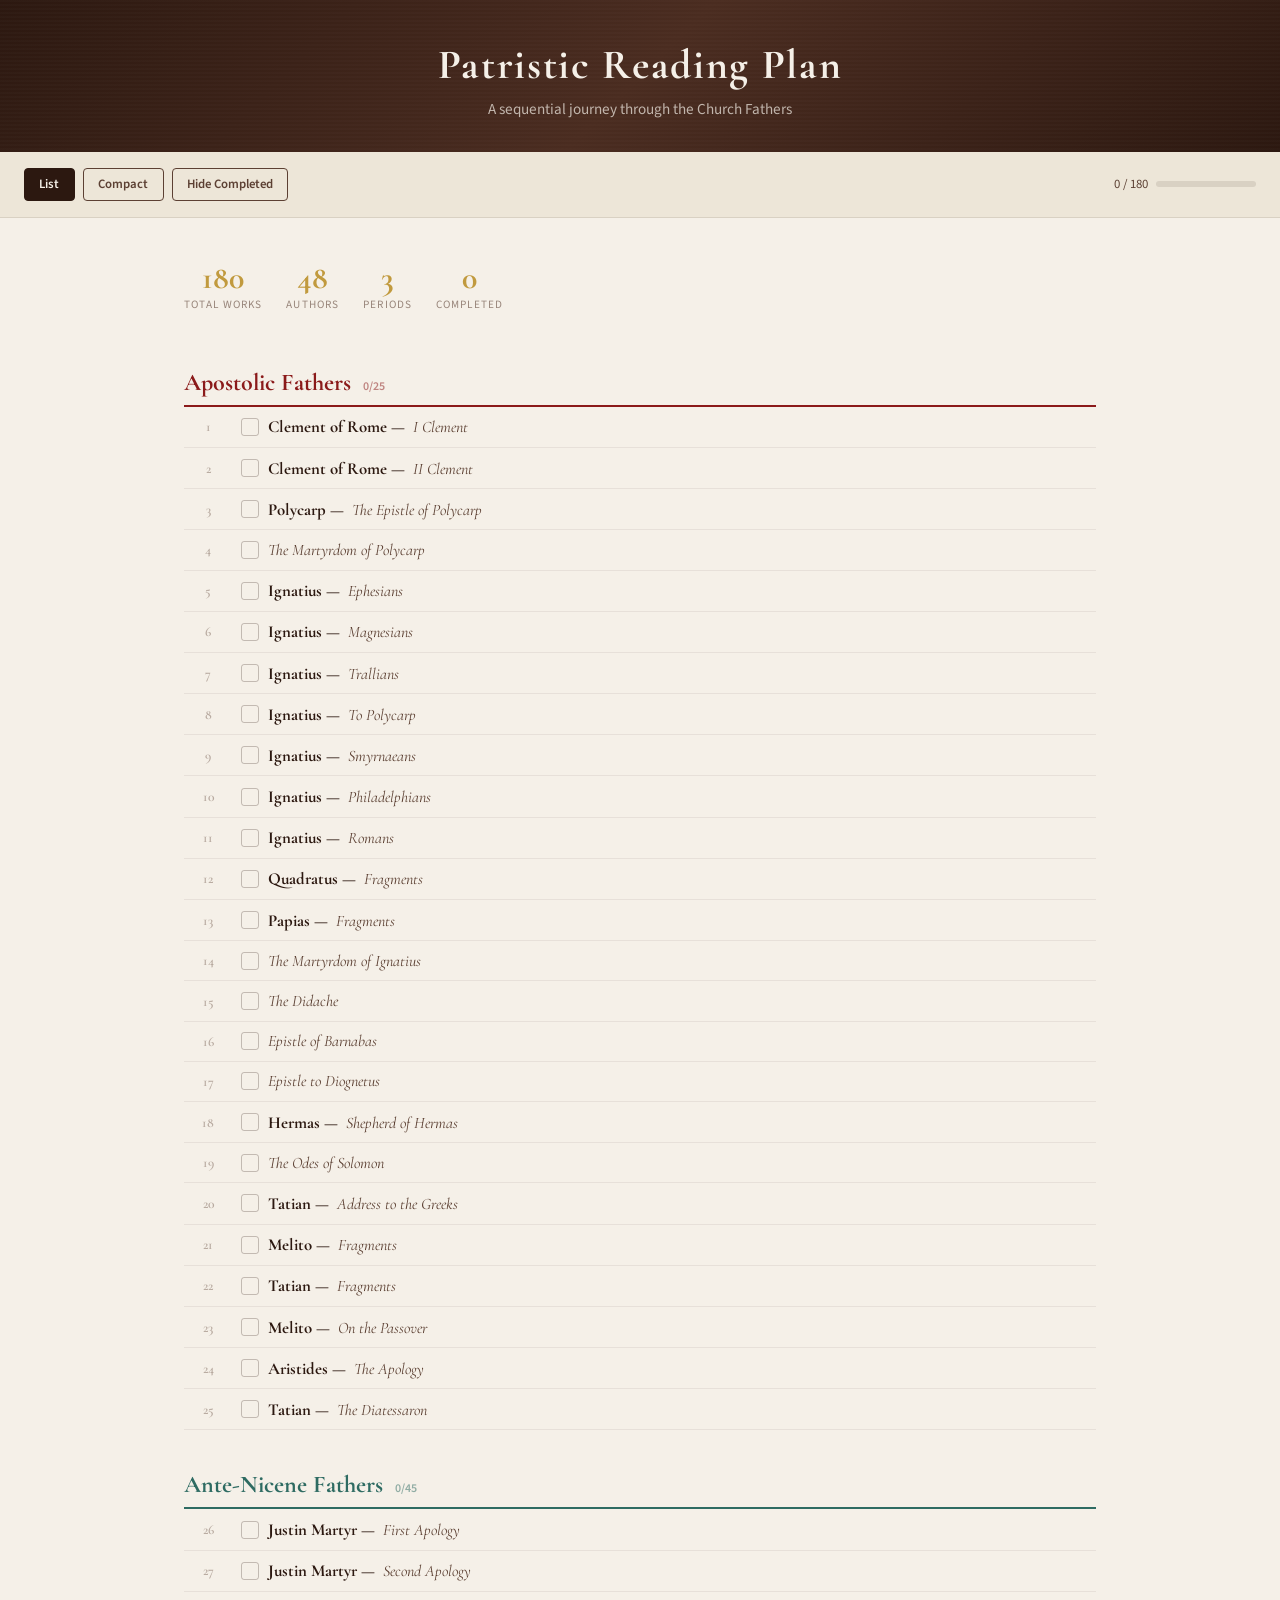
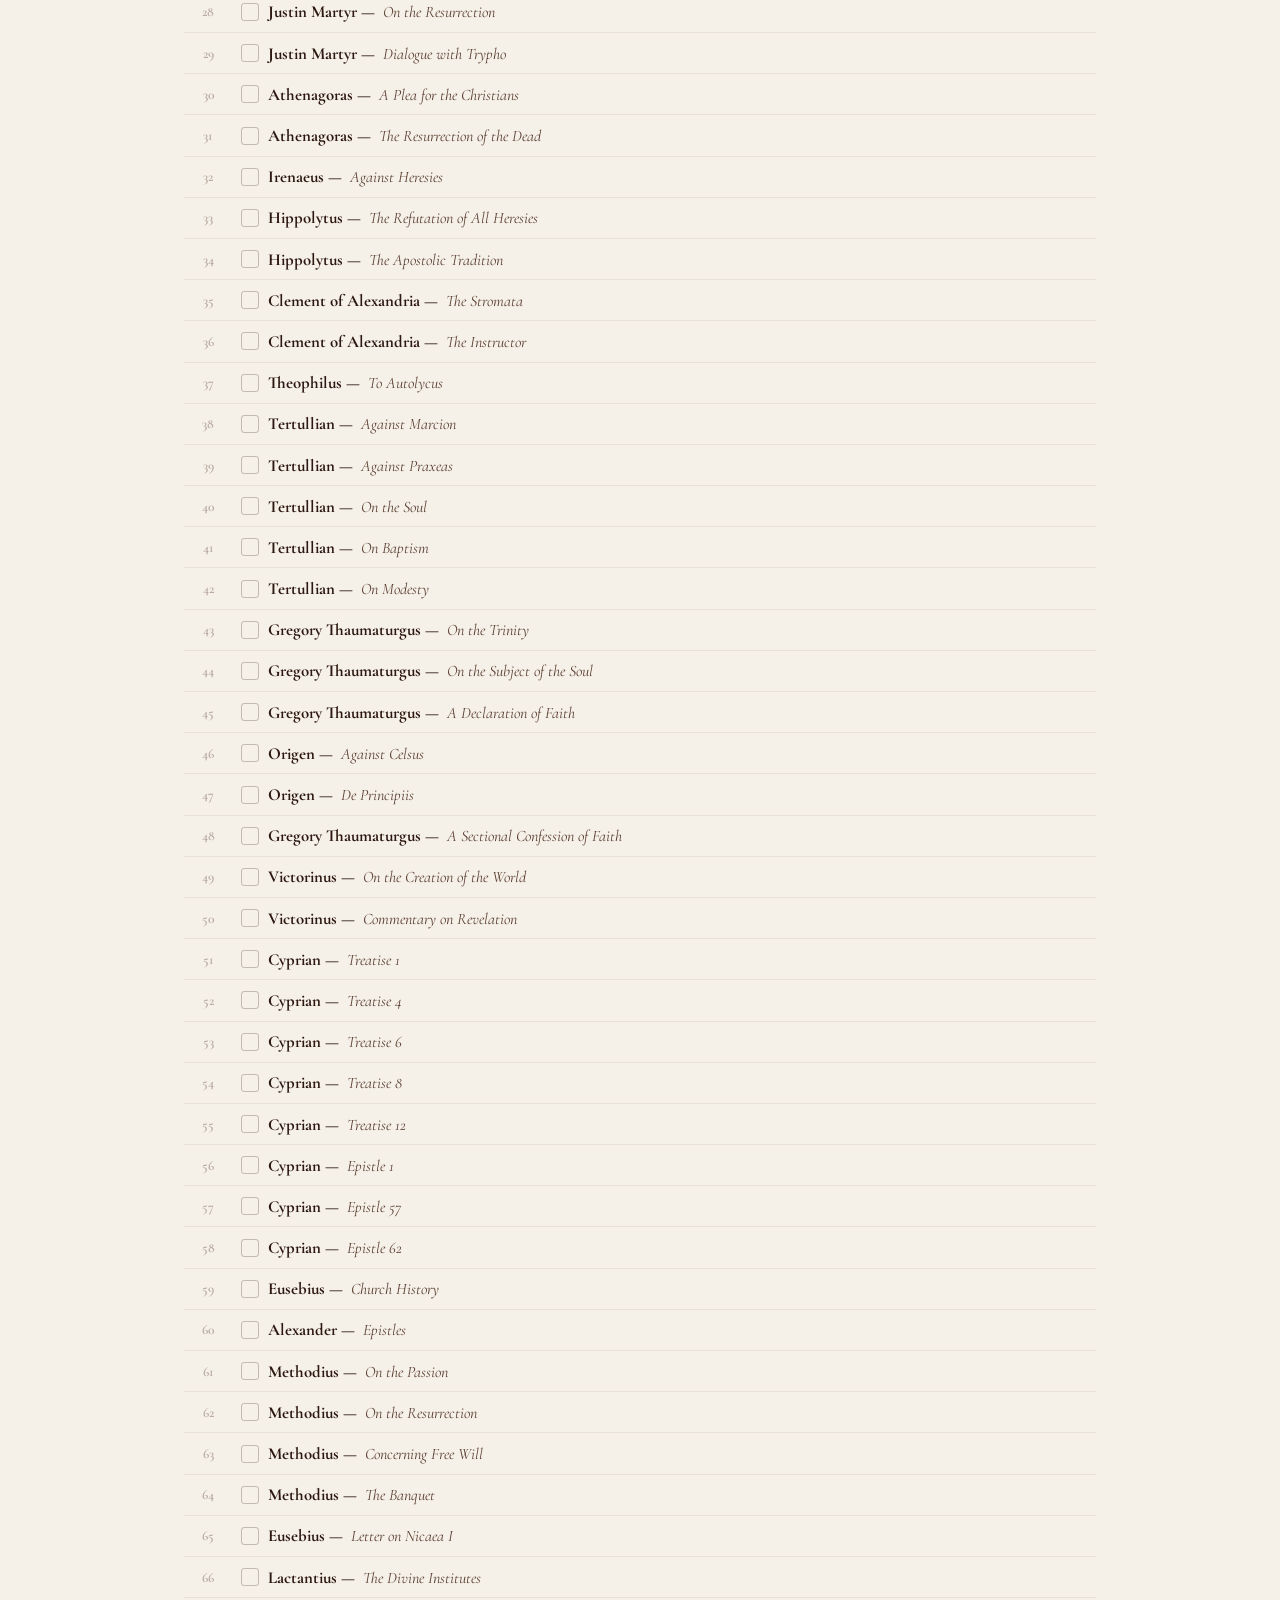
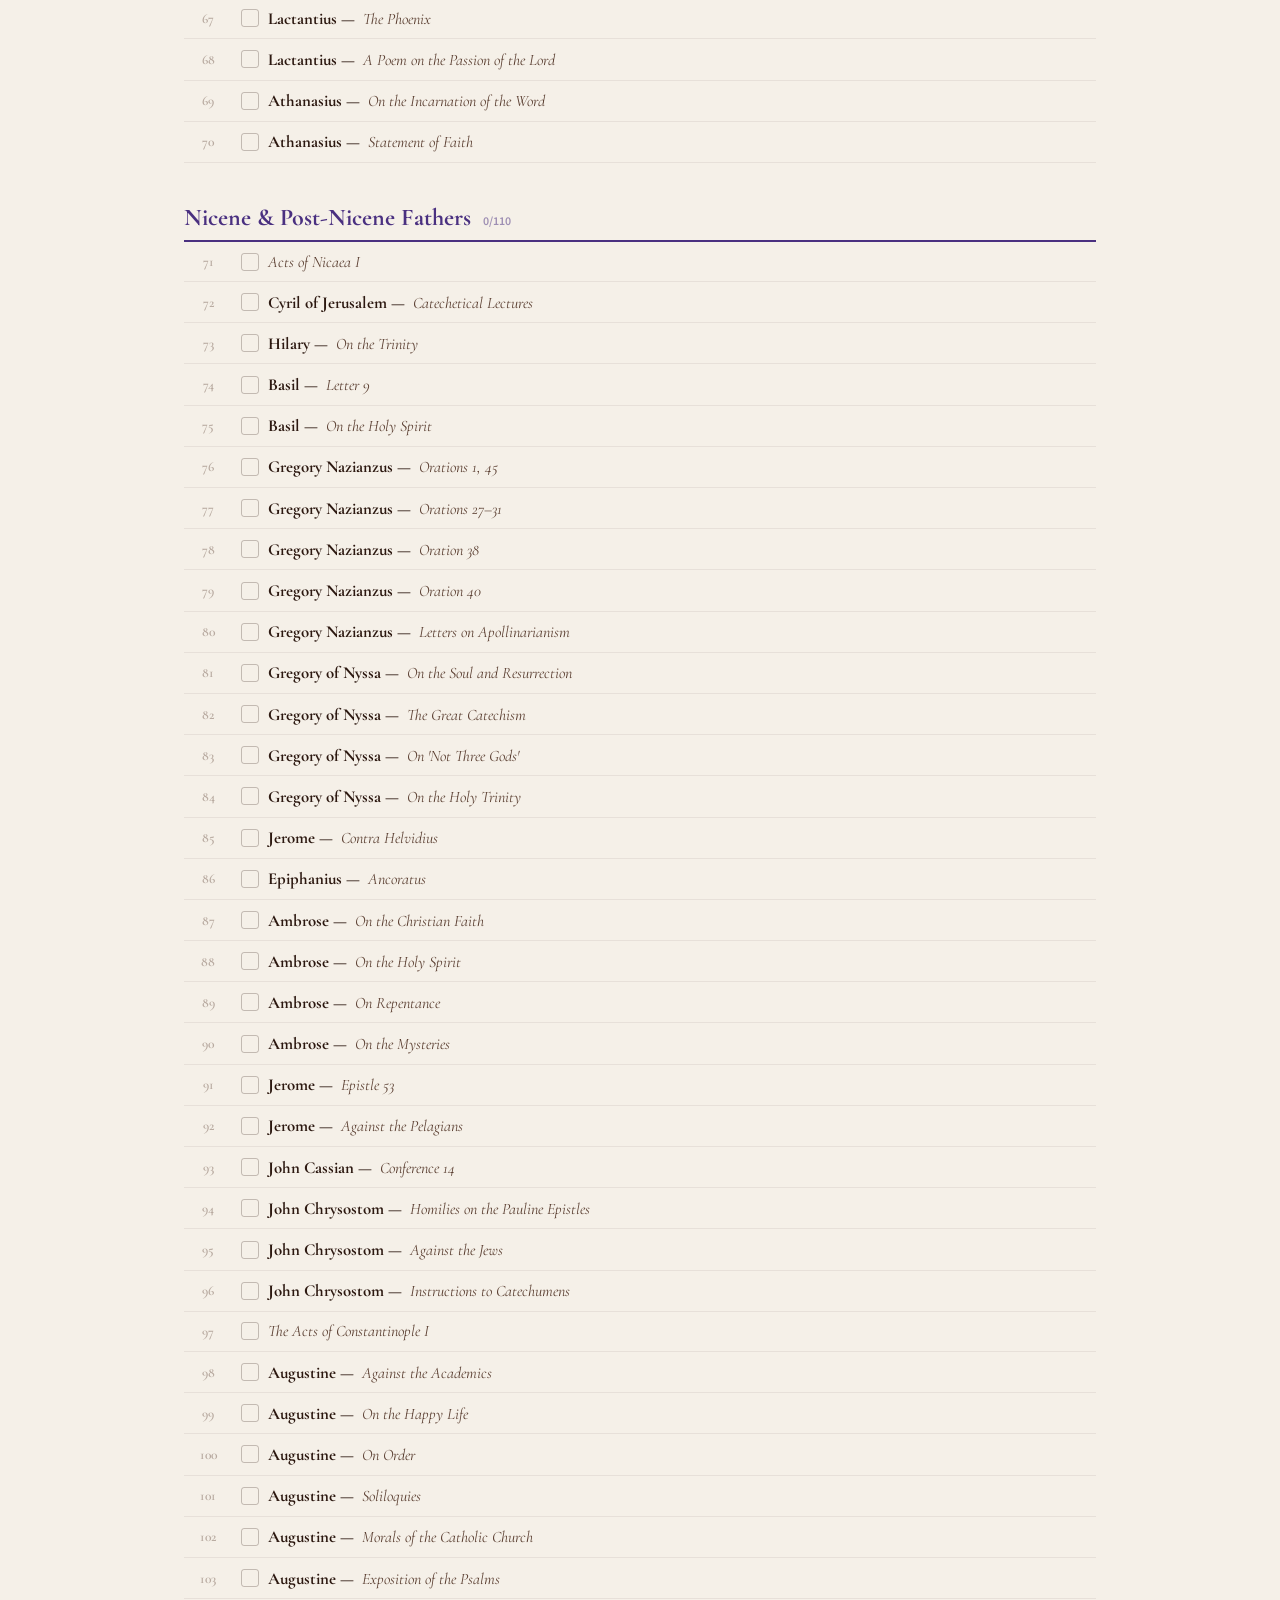
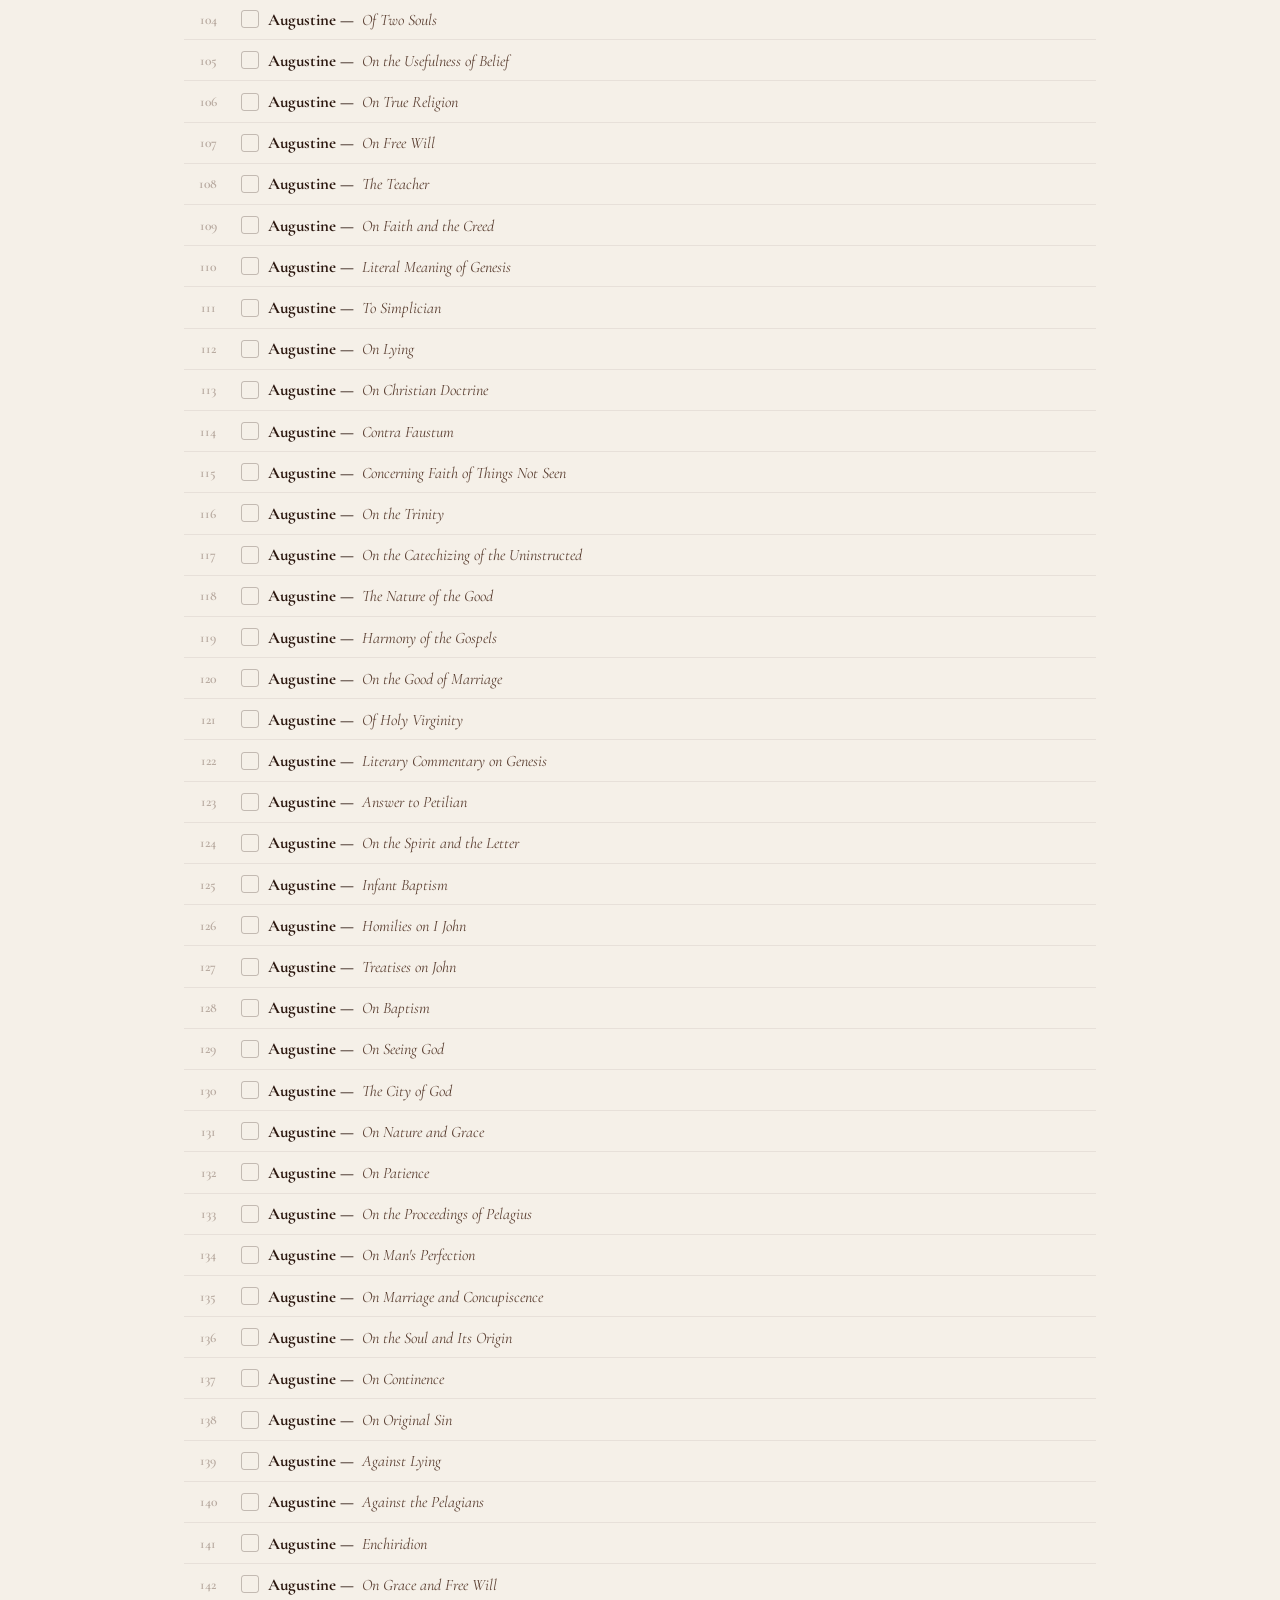
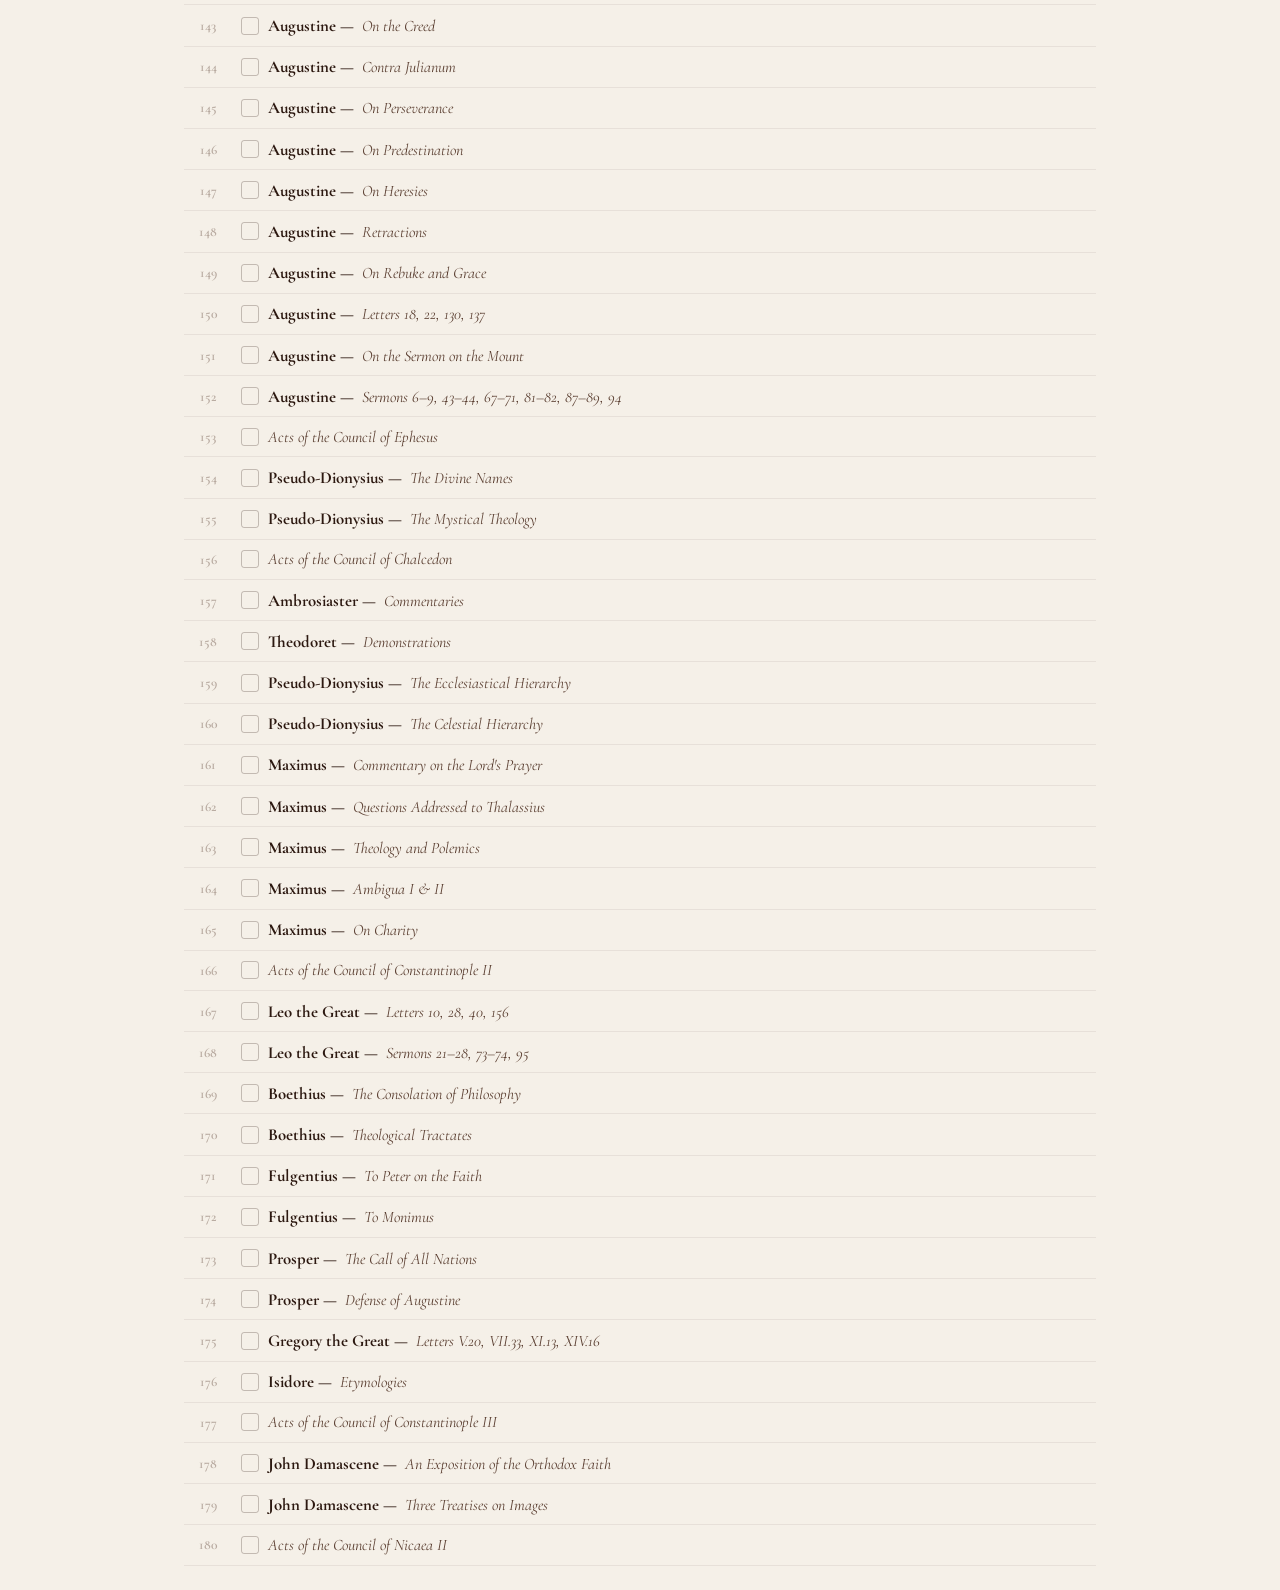
==== commit 89751c37: "Replace Bible reader with Patristic Reading Plan Completely replaces the previous Exegete Bible read" ====
--- a/index.html
+++ b/index.html
@@ -3,509 +3,636 @@
 <head>
 <meta charset="UTF-8">
 <meta name="viewport" content="width=device-width, initial-scale=1.0">
-<title>Exegete — Reformed Bible Study</title>
+<title>Patristic Reading Plan</title>
 <style>
-  * { box-sizing: border-box; margin: 0; padding: 0; }
+  @import url('https://fonts.googleapis.com/css2?family=Cormorant+Garamond:ital,wght@0,400;0,600;0,700;1,400&family=Source+Sans+3:wght@400;600;700&display=swap');
+
+  :root {
+    --parchment: #F5F0E8;
+    --parchment-dark: #EDE6D8;
+    --ink: #2C1810;
+    --ink-light: #5C4033;
+    --accent: #8B1A1A;
+    --accent-light: #B34747;
+    --gold: #C19A3E;
+    --gold-light: #E8D5A3;
+    --teal: #2E6B62;
+    --teal-light: #E0F0ED;
+    --section-apostolic: #8B1A1A;
+    --section-ante: #2E6B62;
+    --section-nicene: #4A3080;
+    --shadow: rgba(44, 24, 16, 0.08);
+  }
+
+  * { margin: 0; padding: 0; box-sizing: border-box; }
 
   body {
-    font-family: Georgia, serif;
-    background: #f8f6f1;
-    color: #2c2416;
-    height: 100vh;
-    display: flex;
-    flex-direction: column;
+    font-family: 'Source Sans 3', sans-serif;
+    background: var(--parchment);
+    color: var(--ink);
+    min-height: 100vh;
+  }
+
+  header {
+    background: linear-gradient(135deg, #2C1810 0%, #4A2C20 50%, #2C1810 100%);
+    color: var(--parchment);
+    padding: 2.5rem 1.5rem 2rem;
+    text-align: center;
+    position: relative;
     overflow: hidden;
   }
 
-  /* ── Top bar ── */
-  #topbar {
-    background: #fff;
-    border-bottom: 1px solid #e0d8cc;
-    height: 52px;
-    display: flex;
+  header::before {
+    content: '';
+    position: absolute;
+    inset: 0;
+    background: repeating-linear-gradient(
+      0deg,
+      transparent,
+      transparent 2px,
+      rgba(255,255,255,0.015) 2px,
+      rgba(255,255,255,0.015) 4px
+    );
+  }
+
+  header h1 {
+    font-family: 'Cormorant Garamond', serif;
+    font-size: 2.6rem;
+    font-weight: 700;
+    letter-spacing: 0.04em;
+    position: relative;
+  }
+
+  header p {
+    font-size: 0.95rem;
+    opacity: 0.7;
+    margin-top: 0.5rem;
+    position: relative;
+  }
+
+  .controls {
+    display: flex;
+    gap: 0.5rem;
+    padding: 1rem 1.5rem;
+    background: var(--parchment-dark);
+    border-bottom: 1px solid rgba(44,24,16,0.1);
+    flex-wrap: wrap;
     align-items: center;
-    justify-content: space-between;
-    padding: 0 12px;
-    flex-shrink: 0;
-  }
-  .app-name {
-    font-size: 1rem;
-    font-weight: bold;
-    letter-spacing: 0.12em;
-    color: #5c3d1e;
-    text-transform: uppercase;
-  }
-
-  /* Bible chapter nav in topbar */
-  #bible-nav {
+    position: sticky;
+    top: 0;
+    z-index: 100;
+  }
+
+  .controls button {
+    font-family: 'Source Sans 3', sans-serif;
+    font-size: 0.8rem;
+    font-weight: 600;
+    padding: 0.4rem 0.9rem;
+    border: 1.5px solid var(--ink-light);
+    border-radius: 4px;
+    background: transparent;
+    color: var(--ink-light);
+    cursor: pointer;
+    transition: all 0.2s;
+    white-space: nowrap;
+  }
+
+  .controls button:hover {
+    background: var(--ink);
+    color: var(--parchment);
+    border-color: var(--ink);
+  }
+
+  .controls button.active {
+    background: var(--ink);
+    color: var(--parchment);
+    border-color: var(--ink);
+  }
+
+  .progress-bar {
+    margin-left: auto;
+    font-size: 0.8rem;
+    color: var(--ink-light);
     display: flex;
     align-items: center;
-    gap: 4px;
-  }
-  #ch-title-btn {
-    background: none;
-    border: none;
-    font-family: Georgia, serif;
-    font-size: 1rem;
-    color: #2c2416;
-    cursor: pointer;
-    padding: 4px 8px;
-    border-radius: 6px;
-  }
-  #ch-title-btn:active { background: #f0ebe2; }
-  .ch-arrow {
-    background: none;
-    border: none;
-    cursor: pointer;
-    color: #5c3d1e;
-    font-size: 1.1rem;
-    padding: 6px 8px;
-    border-radius: 6px;
-    line-height: 1;
-  }
-  .ch-arrow:active { background: #f0ebe2; }
-
-  /* ── Main content ── */
-  #main {
-    flex: 1;
+    gap: 0.5rem;
+  }
+
+  .progress-bar .bar {
+    width: 100px;
+    height: 6px;
+    background: rgba(44,24,16,0.1);
+    border-radius: 3px;
     overflow: hidden;
+  }
+
+  .progress-bar .bar-fill {
+    height: 100%;
+    background: var(--gold);
+    border-radius: 3px;
+    transition: width 0.3s;
+  }
+
+  main {
+    max-width: 960px;
+    margin: 0 auto;
+    padding: 1.5rem;
+  }
+
+  .section-header {
+    font-family: 'Cormorant Garamond', serif;
+    font-size: 1.5rem;
+    font-weight: 700;
+    padding: 1rem 0 0.5rem;
+    margin-top: 1.5rem;
+    border-bottom: 2px solid;
+    display: flex;
+    align-items: baseline;
+    gap: 0.75rem;
+  }
+
+  .section-header .count {
+    font-family: 'Source Sans 3', sans-serif;
+    font-size: 0.75rem;
+    font-weight: 600;
+    opacity: 0.5;
+  }
+
+  .section-header.apostolic { color: var(--section-apostolic); border-color: var(--section-apostolic); }
+  .section-header.ante-nicene { color: var(--section-ante); border-color: var(--section-ante); }
+  .section-header.nicene { color: var(--section-nicene); border-color: var(--section-nicene); }
+
+  .reading-list {
+    list-style: none;
+    counter-reset: reading;
+  }
+
+  .reading-item {
+    counter-increment: reading;
+    display: flex;
+    align-items: stretch;
+    border-bottom: 1px solid rgba(44,24,16,0.07);
+    transition: background 0.15s;
     position: relative;
   }
 
-  /* ── Sections ── */
-  .section {
-    display: none;
-    height: 100%;
-    overflow-y: auto;
-    -webkit-overflow-scrolling: touch;
-  }
-  .section.active { display: block; }
-
-  /* ── Bible verses ── */
-  #verse-area {
-    padding: 20px 18px 30px;
-    max-width: 680px;
-    margin: 0 auto;
-  }
-  .verse {
-    line-height: 1.85;
-    margin-bottom: 4px;
-    font-size: 1.05rem;
-    color: #2c2416;
-  }
-  .vnum {
-    font-size: 0.65rem;
-    color: #a09078;
-    vertical-align: super;
-    margin-right: 3px;
-    font-family: Georgia, serif;
-  }
-  .loading-msg {
-    text-align: center;
-    color: #a09078;
-    padding: 60px 20px;
-    font-size: 0.95rem;
-  }
-  .error-msg {
-    text-align: center;
-    color: #b04040;
-    padding: 40px 20px;
-    font-size: 0.9rem;
-  }
-
-  /* ── Other section placeholders ── */
-  .placeholder {
-    padding: 32px 20px;
-    text-align: center;
-    color: #7a6a55;
-  }
-  .placeholder h2 {
-    font-size: 1.3rem;
-    color: #5c3d1e;
-    margin-bottom: 8px;
-  }
-  .placeholder p { font-size: 0.9rem; line-height: 1.6; }
-
-  /* ── Bottom nav ── */
-  #bottom-nav {
-    background: #fff;
-    border-top: 1px solid #e0d8cc;
-    display: flex;
-    height: 58px;
-    flex-shrink: 0;
-  }
-  .nav-btn {
-    flex: 1;
-    background: none;
-    border: none;
-    cursor: pointer;
-    display: flex;
-    flex-direction: column;
+  .reading-item:hover {
+    background: rgba(44,24,16,0.025);
+  }
+
+  .reading-item .num {
+    width: 48px;
+    min-width: 48px;
+    display: flex;
     align-items: center;
     justify-content: center;
-    gap: 3px;
-    color: #a09078;
-    font-size: 0.62rem;
-    font-family: Georgia, serif;
-    padding: 6px 0;
-  }
-  .nav-btn.active { color: #5c3d1e; }
-  .nav-btn svg { width: 22px; height: 22px; }
-
-  /* ── Book picker modal ── */
-  #book-modal {
+    font-family: 'Cormorant Garamond', serif;
+    font-size: 0.85rem;
+    font-weight: 600;
+    color: var(--ink-light);
+    opacity: 0.4;
+  }
+
+  .reading-item .checkbox {
+    width: 36px;
+    min-width: 36px;
+    display: flex;
+    align-items: center;
+    justify-content: center;
+    cursor: pointer;
+  }
+
+  .reading-item .checkbox input {
     display: none;
-    position: fixed;
-    inset: 0;
-    background: rgba(0,0,0,0.4);
-    z-index: 100;
-    align-items: flex-end;
-  }
-  #book-modal.open { display: flex; }
-  .modal-sheet {
-    background: #fff;
-    width: 100%;
-    max-height: 80vh;
-    border-radius: 16px 16px 0 0;
-    display: flex;
-    flex-direction: column;
-    overflow: hidden;
-  }
-  .modal-handle {
-    width: 40px;
-    height: 4px;
-    background: #e0d8cc;
-    border-radius: 2px;
-    margin: 10px auto 0;
-    flex-shrink: 0;
-  }
-  .modal-header {
+  }
+
+  .reading-item .checkbox .check-box {
+    width: 18px;
+    height: 18px;
+    border: 1.5px solid rgba(44,24,16,0.25);
+    border-radius: 3px;
     display: flex;
     align-items: center;
-    padding: 12px 16px 8px;
-    flex-shrink: 0;
-  }
-  .modal-title {
+    justify-content: center;
+    transition: all 0.2s;
+  }
+
+  .reading-item .checkbox input:checked + .check-box {
+    background: var(--gold);
+    border-color: var(--gold);
+  }
+
+  .reading-item .checkbox input:checked + .check-box::after {
+    content: '✓';
+    color: white;
+    font-size: 12px;
+    font-weight: bold;
+  }
+
+  .reading-item.completed .title-text {
+    text-decoration: line-through;
+    opacity: 0.45;
+  }
+
+  .reading-item .content {
+    flex: 1;
+    padding: 0.6rem 0.75rem 0.6rem 0;
+    display: flex;
+    align-items: baseline;
+    gap: 0.5rem;
+    flex-wrap: wrap;
+  }
+
+  .title-text {
+    font-family: 'Cormorant Garamond', serif;
     font-size: 1rem;
-    font-weight: bold;
-    color: #5c3d1e;
-    flex: 1;
-    letter-spacing: 0.05em;
+    font-weight: 400;
+    font-style: italic;
+    color: var(--ink-light);
+    transition: opacity 0.2s;
+  }
+
+  .author-text {
+    font-family: 'Cormorant Garamond', serif;
+    font-size: 1.05rem;
+    font-weight: 700;
+    color: var(--ink);
+  }
+
+  .arrow-connector {
+    display: flex;
+    align-items: center;
+    justify-content: center;
+    padding: 0 0 0 48px;
+    height: 0;
+    overflow: visible;
+    position: relative;
+  }
+
+  .arrow-connector svg {
+    opacity: 0.15;
+  }
+
+  /* View modes */
+  .view-table .reading-list { display: table; width: 100%; }
+  .view-table .reading-item { display: table-row; }
+  .view-table .reading-item > * { display: table-cell; vertical-align: middle; }
+
+  .view-compact .reading-item .content { padding: 0.35rem 0.5rem 0.35rem 0; }
+  .view-compact .title-text { font-size: 0.95rem; }
+
+  /* Stats */
+  .stats-row {
+    display: flex;
+    gap: 1.5rem;
+    padding: 1rem 0;
+    flex-wrap: wrap;
+  }
+
+  .stat {
+    text-align: center;
+  }
+
+  .stat .val {
+    font-family: 'Cormorant Garamond', serif;
+    font-size: 2rem;
+    font-weight: 700;
+    color: var(--gold);
+  }
+
+  .stat .label {
+    font-size: 0.7rem;
     text-transform: uppercase;
-  }
-  .modal-close {
-    background: none;
-    border: none;
-    font-size: 1.2rem;
-    color: #a09078;
-    cursor: pointer;
-    padding: 4px 8px;
-  }
-  .testament-tabs {
-    display: flex;
-    border-bottom: 1px solid #e0d8cc;
-    padding: 0 16px;
-    flex-shrink: 0;
-  }
-  .t-tab {
-    background: none;
-    border: none;
-    padding: 8px 16px;
-    font-family: Georgia, serif;
-    font-size: 0.85rem;
-    color: #a09078;
-    cursor: pointer;
-    border-bottom: 2px solid transparent;
-    margin-bottom: -1px;
-  }
-  .t-tab.active {
-    color: #5c3d1e;
-    border-bottom-color: #5c3d1e;
-  }
-  #book-list {
-    overflow-y: auto;
-    -webkit-overflow-scrolling: touch;
-    flex: 1;
-    padding: 8px 0 16px;
-  }
-  .book-row {
-    display: flex;
-    align-items: center;
-    padding: 12px 20px;
-    cursor: pointer;
-    border-bottom: 1px solid #f0ebe2;
-  }
-  .book-row:active { background: #f8f6f1; }
-  .book-row.current { background: #f0ebe2; }
-  .book-abbr {
-    font-size: 0.8rem;
-    color: #a09078;
-    width: 44px;
-    flex-shrink: 0;
-  }
-  .book-name-text {
-    flex: 1;
-    font-size: 0.95rem;
-    color: #2c2416;
-  }
-  .book-ch-count {
-    font-size: 0.75rem;
-    color: #c0b098;
-  }
+    letter-spacing: 0.1em;
+    color: var(--ink-light);
+    opacity: 0.6;
+  }
+
+  .hidden { display: none !important; }
 </style>
 </head>
 <body>
 
-<!-- Top bar -->
-<header id="topbar">
-  <div class="app-name">Exegete</div>
-  <div id="bible-nav">
-    <button class="ch-arrow" onclick="prevChapter()">&#8249;</button>
-    <button id="ch-title-btn" onclick="openBookModal()">Genesis 1</button>
-    <button class="ch-arrow" onclick="nextChapter()">&#8250;</button>
-  </div>
-  <div style="width:60px"></div><!-- spacer to center nav -->
+<header>
+  <h1>Patristic Reading Plan</h1>
+  <p>A sequential journey through the Church Fathers</p>
 </header>
 
-<!-- Main -->
-<main id="main">
-
-  <!-- Bible -->
-  <div id="sec-bible" class="section active">
-    <div id="verse-area">
-      <div class="loading-msg">Loading…</div>
-    </div>
-  </div>
-
-  <!-- Commentary -->
-  <div id="sec-commentary" class="section">
-    <div class="placeholder">
-      <h2>Commentary</h2>
-      <p>Reformed commentaries — coming in the next step.</p>
-    </div>
-  </div>
-
-  <!-- Confessions -->
-  <div id="sec-confessions" class="section">
-    <div class="placeholder">
-      <h2>Creeds &amp; Confessions</h2>
-      <p>Coming soon.</p>
-    </div>
-  </div>
-
-  <!-- Plans -->
-  <div id="sec-plans" class="section">
-    <div class="placeholder">
-      <h2>Reading Plans</h2>
-      <p>Coming soon.</p>
-    </div>
-  </div>
-
-  <!-- Settings -->
-  <div id="sec-settings" class="section">
-    <div class="placeholder">
-      <h2>Settings</h2>
-      <p>Coming soon.</p>
-    </div>
-  </div>
-
-</main>
-
-<!-- Bottom nav -->
-<nav id="bottom-nav">
-  <button class="nav-btn active" onclick="showSection('bible',this)">
-    <svg viewBox="0 0 24 24" fill="none" stroke="currentColor" stroke-width="1.8"><path d="M12 6.253v13m0-13C10.832 5.477 9.246 5 7.5 5S4.168 5.477 3 6.253v13C4.168 18.477 5.754 18 7.5 18s3.332.477 4.5 1.253m0-13C13.168 5.477 14.754 5 16.5 5c1.747 0 3.332.477 4.5 1.253v13C19.832 18.477 18.247 18 16.5 18c-1.746 0-3.332.477-4.5 1.253"/></svg>
-    Bible
-  </button>
-  <button class="nav-btn" onclick="showSection('commentary',this)">
-    <svg viewBox="0 0 24 24" fill="none" stroke="currentColor" stroke-width="1.8"><path d="M14 2H6a2 2 0 0 0-2 2v16a2 2 0 0 0 2 2h12a2 2 0 0 0 2-2V8z"/><polyline points="14 2 14 8 20 8"/><line x1="16" y1="13" x2="8" y2="13"/><line x1="16" y1="17" x2="8" y2="17"/></svg>
-    Commentary
-  </button>
-  <button class="nav-btn" onclick="showSection('confessions',this)">
-    <svg viewBox="0 0 24 24" fill="none" stroke="currentColor" stroke-width="1.8"><rect x="3" y="3" width="18" height="18" rx="2"/><path d="M3 9h18M9 21V9"/></svg>
-    Confessions
-  </button>
-  <button class="nav-btn" onclick="showSection('plans',this)">
-    <svg viewBox="0 0 24 24" fill="none" stroke="currentColor" stroke-width="1.8"><rect x="3" y="4" width="18" height="18" rx="2"/><line x1="16" y1="2" x2="16" y2="6"/><line x1="8" y1="2" x2="8" y2="6"/><line x1="3" y1="10" x2="21" y2="10"/></svg>
-    Plans
-  </button>
-  <button class="nav-btn" onclick="showSection('settings',this)">
-    <svg viewBox="0 0 24 24" fill="none" stroke="currentColor" stroke-width="1.8"><circle cx="12" cy="12" r="3"/><path d="M19.4 15a1.65 1.65 0 0 0 .33 1.82l.06.06a2 2 0 0 1-2.83 2.83l-.06-.06a1.65 1.65 0 0 0-1.82-.33 1.65 1.65 0 0 0-1 1.51V21a2 2 0 0 1-4 0v-.09A1.65 1.65 0 0 0 9 19.4a1.65 1.65 0 0 0-1.82.33l-.06.06a2 2 0 0 1-2.83-2.83l.06-.06A1.65 1.65 0 0 0 4.68 15a1.65 1.65 0 0 0-1.51-1H3a2 2 0 0 1 0-4h.09A1.65 1.65 0 0 0 4.6 9a1.65 1.65 0 0 0-.33-1.82l-.06-.06a2 2 0 0 1 2.83-2.83l.06.06A1.65 1.65 0 0 0 9 4.68a1.65 1.65 0 0 0 1-1.51V3a2 2 0 0 1 4 0v.09a1.65 1.65 0 0 0 1 1.51 1.65 1.65 0 0 0 1.82-.33l.06-.06a2 2 0 0 1 2.83 2.83l-.06.06A1.65 1.65 0 0 0 19.4 9a1.65 1.65 0 0 0 1.51 1H21a2 2 0 0 1 0 4h-.09a1.65 1.65 0 0 0-1.51 1z"/></svg>
-    Settings
-  </button>
-</nav>
-
-<!-- Book picker modal -->
-<div id="book-modal" onclick="if(event.target===this)closeBookModal()">
-  <div class="modal-sheet">
-    <div class="modal-handle"></div>
-    <div class="modal-header">
-      <span class="modal-title">Choose Book</span>
-      <button class="modal-close" onclick="closeBookModal()">&#x2715;</button>
-    </div>
-    <div class="testament-tabs">
-      <button class="t-tab active" id="tab-ot" onclick="showTestament('OT')">Old Testament</button>
-      <button class="t-tab" id="tab-nt" onclick="showTestament('NT')">New Testament</button>
-    </div>
-    <div id="book-list"></div>
+<div class="controls">
+  <button class="active" onclick="setView('default')">List</button>
+  <button onclick="setView('compact')">Compact</button>
+  <button onclick="toggleCompleted()">Hide Completed</button>
+  <div class="progress-bar">
+    <span id="progressText">0 / 0</span>
+    <div class="bar"><div class="bar-fill" id="progressFill" style="width:0%"></div></div>
   </div>
 </div>
 
+<main id="main"></main>
+
 <script>
-// ── Book data ──────────────────────────────────────
-const BOOKS = [
-  {name:'Genesis',ch:50,id:'GEN',t:'OT'},{name:'Exodus',ch:40,id:'EXO',t:'OT'},
-  {name:'Leviticus',ch:27,id:'LEV',t:'OT'},{name:'Numbers',ch:36,id:'NUM',t:'OT'},
-  {name:'Deuteronomy',ch:34,id:'DEU',t:'OT'},{name:'Joshua',ch:24,id:'JOS',t:'OT'},
-  {name:'Judges',ch:21,id:'JDG',t:'OT'},{name:'Ruth',ch:4,id:'RUT',t:'OT'},
-  {name:'1 Samuel',ch:31,id:'1SA',t:'OT'},{name:'2 Samuel',ch:24,id:'2SA',t:'OT'},
-  {name:'1 Kings',ch:22,id:'1KI',t:'OT'},{name:'2 Kings',ch:25,id:'2KI',t:'OT'},
-  {name:'1 Chronicles',ch:29,id:'1CH',t:'OT'},{name:'2 Chronicles',ch:36,id:'2CH',t:'OT'},
-  {name:'Ezra',ch:10,id:'EZR',t:'OT'},{name:'Nehemiah',ch:13,id:'NEH',t:'OT'},
-  {name:'Esther',ch:10,id:'EST',t:'OT'},{name:'Job',ch:42,id:'JOB',t:'OT'},
-  {name:'Psalms',ch:150,id:'PSA',t:'OT'},{name:'Proverbs',ch:31,id:'PRO',t:'OT'},
-  {name:'Ecclesiastes',ch:12,id:'ECC',t:'OT'},{name:'Song of Solomon',ch:8,id:'SNG',t:'OT'},
-  {name:'Isaiah',ch:66,id:'ISA',t:'OT'},{name:'Jeremiah',ch:52,id:'JER',t:'OT'},
-  {name:'Lamentations',ch:5,id:'LAM',t:'OT'},{name:'Ezekiel',ch:48,id:'EZK',t:'OT'},
-  {name:'Daniel',ch:12,id:'DAN',t:'OT'},{name:'Hosea',ch:14,id:'HOS',t:'OT'},
-  {name:'Joel',ch:3,id:'JOL',t:'OT'},{name:'Amos',ch:9,id:'AMO',t:'OT'},
-  {name:'Obadiah',ch:1,id:'OBA',t:'OT'},{name:'Jonah',ch:4,id:'JON',t:'OT'},
-  {name:'Micah',ch:7,id:'MIC',t:'OT'},{name:'Nahum',ch:3,id:'NAH',t:'OT'},
-  {name:'Habakkuk',ch:3,id:'HAB',t:'OT'},{name:'Zephaniah',ch:3,id:'ZEP',t:'OT'},
-  {name:'Haggai',ch:2,id:'HAG',t:'OT'},{name:'Zechariah',ch:14,id:'ZEC',t:'OT'},
-  {name:'Malachi',ch:4,id:'MAL',t:'OT'},
-  {name:'Matthew',ch:28,id:'MAT',t:'NT'},{name:'Mark',ch:16,id:'MRK',t:'NT'},
-  {name:'Luke',ch:24,id:'LUK',t:'NT'},{name:'John',ch:21,id:'JHN',t:'NT'},
-  {name:'Acts',ch:28,id:'ACT',t:'NT'},{name:'Romans',ch:16,id:'ROM',t:'NT'},
-  {name:'1 Corinthians',ch:16,id:'1CO',t:'NT'},{name:'2 Corinthians',ch:13,id:'2CO',t:'NT'},
-  {name:'Galatians',ch:6,id:'GAL',t:'NT'},{name:'Ephesians',ch:6,id:'EPH',t:'NT'},
-  {name:'Philippians',ch:4,id:'PHP',t:'NT'},{name:'Colossians',ch:4,id:'COL',t:'NT'},
-  {name:'1 Thessalonians',ch:5,id:'1TH',t:'NT'},{name:'2 Thessalonians',ch:3,id:'2TH',t:'NT'},
-  {name:'1 Timothy',ch:6,id:'1TI',t:'NT'},{name:'2 Timothy',ch:4,id:'2TI',t:'NT'},
-  {name:'Titus',ch:3,id:'TIT',t:'NT'},{name:'Philemon',ch:1,id:'PHM',t:'NT'},
-  {name:'Hebrews',ch:13,id:'HEB',t:'NT'},{name:'James',ch:5,id:'JAS',t:'NT'},
-  {name:'1 Peter',ch:5,id:'1PE',t:'NT'},{name:'2 Peter',ch:3,id:'2PE',t:'NT'},
-  {name:'1 John',ch:5,id:'1JN',t:'NT'},{name:'2 John',ch:1,id:'2JN',t:'NT'},
-  {name:'3 John',ch:1,id:'3JN',t:'NT'},{name:'Jude',ch:1,id:'JUD',t:'NT'},
-  {name:'Revelation',ch:22,id:'REV',t:'NT'}
+const DATA = [
+  {
+    section: "Apostolic Fathers",
+    cls: "apostolic",
+    works: [
+      ["I Clement", "Clement of Rome"],
+      ["II Clement", "Clement of Rome"],
+      ["The Epistle of Polycarp", "Polycarp"],
+      ["The Martyrdom of Polycarp", ""],
+      ["Ephesians", "Ignatius"],
+      ["Magnesians", "Ignatius"],
+      ["Trallians", "Ignatius"],
+      ["To Polycarp", "Ignatius"],
+      ["Smyrnaeans", "Ignatius"],
+      ["Philadelphians", "Ignatius"],
+      ["Romans", "Ignatius"],
+      ["Fragments", "Quadratus"],
+      ["Fragments", "Papias"],
+      ["The Martyrdom of Ignatius", ""],
+      ["The Didache", ""],
+      ["Epistle of Barnabas", ""],
+      ["Epistle to Diognetus", ""],
+      ["Shepherd of Hermas", "Hermas"],
+      ["The Odes of Solomon", ""],
+      ["Address to the Greeks", "Tatian"],
+      ["Fragments", "Melito"],
+      ["Fragments", "Tatian"],
+      ["On the Passover", "Melito"],
+      ["The Apology", "Aristides"],
+      ["The Diatessaron", "Tatian"],
+    ]
+  },
+  {
+    section: "Ante-Nicene Fathers",
+    cls: "ante-nicene",
+    works: [
+      ["First Apology", "Justin Martyr"],
+      ["Second Apology", "Justin Martyr"],
+      ["On the Resurrection", "Justin Martyr"],
+      ["Dialogue with Trypho", "Justin Martyr"],
+      ["A Plea for the Christians", "Athenagoras"],
+      ["The Resurrection of the Dead", "Athenagoras"],
+      ["Against Heresies", "Irenaeus"],
+      ["The Refutation of All Heresies", "Hippolytus"],
+      ["The Apostolic Tradition", "Hippolytus"],
+      ["The Stromata", "Clement of Alexandria"],
+      ["The Instructor", "Clement of Alexandria"],
+      ["To Autolycus", "Theophilus"],
+      ["Against Marcion", "Tertullian"],
+      ["Against Praxeas", "Tertullian"],
+      ["On the Soul", "Tertullian"],
+      ["On Baptism", "Tertullian"],
+      ["On Modesty", "Tertullian"],
+      ["On the Trinity", "Gregory Thaumaturgus"],
+      ["On the Subject of the Soul", "Gregory Thaumaturgus"],
+      ["A Declaration of Faith", "Gregory Thaumaturgus"],
+      ["Against Celsus", "Origen"],
+      ["De Principiis", "Origen"],
+      ["A Sectional Confession of Faith", "Gregory Thaumaturgus"],
+      ["On the Creation of the World", "Victorinus"],
+      ["Commentary on Revelation", "Victorinus"],
+      ["Treatise 1", "Cyprian"],
+      ["Treatise 4", "Cyprian"],
+      ["Treatise 6", "Cyprian"],
+      ["Treatise 8", "Cyprian"],
+      ["Treatise 12", "Cyprian"],
+      ["Epistle 1", "Cyprian"],
+      ["Epistle 57", "Cyprian"],
+      ["Epistle 62", "Cyprian"],
+      ["Church History", "Eusebius"],
+      ["Epistles", "Alexander"],
+      ["On the Passion", "Methodius"],
+      ["On the Resurrection", "Methodius"],
+      ["Concerning Free Will", "Methodius"],
+      ["The Banquet", "Methodius"],
+      ["Letter on Nicaea I", "Eusebius"],
+      ["The Divine Institutes", "Lactantius"],
+      ["The Phoenix", "Lactantius"],
+      ["A Poem on the Passion of the Lord", "Lactantius"],
+      ["On the Incarnation of the Word", "Athanasius"],
+      ["Statement of Faith", "Athanasius"],
+    ]
+  },
+  {
+    section: "Nicene & Post-Nicene Fathers",
+    cls: "nicene",
+    works: [
+      ["Acts of Nicaea I", ""],
+      ["Catechetical Lectures", "Cyril of Jerusalem"],
+      ["On the Trinity", "Hilary"],
+      ["Letter 9", "Basil"],
+      ["On the Holy Spirit", "Basil"],
+      ["Orations 1, 45", "Gregory Nazianzus"],
+      ["Orations 27–31", "Gregory Nazianzus"],
+      ["Oration 38", "Gregory Nazianzus"],
+      ["Oration 40", "Gregory Nazianzus"],
+      ["Letters on Apollinarianism", "Gregory Nazianzus"],
+      ["On the Soul and Resurrection", "Gregory of Nyssa"],
+      ["The Great Catechism", "Gregory of Nyssa"],
+      ["On 'Not Three Gods'", "Gregory of Nyssa"],
+      ["On the Holy Trinity", "Gregory of Nyssa"],
+      ["Contra Helvidius", "Jerome"],
+      ["Ancoratus", "Epiphanius"],
+      ["On the Christian Faith", "Ambrose"],
+      ["On the Holy Spirit", "Ambrose"],
+      ["On Repentance", "Ambrose"],
+      ["On the Mysteries", "Ambrose"],
+      ["Epistle 53", "Jerome"],
+      ["Against the Pelagians", "Jerome"],
+      ["Conference 14", "John Cassian"],
+      ["Homilies on the Pauline Epistles", "John Chrysostom"],
+      ["Against the Jews", "John Chrysostom"],
+      ["Instructions to Catechumens", "John Chrysostom"],
+      ["The Acts of Constantinople I", ""],
+      ["Against the Academics", "Augustine"],
+      ["On the Happy Life", "Augustine"],
+      ["On Order", "Augustine"],
+      ["Soliloquies", "Augustine"],
+      ["Morals of the Catholic Church", "Augustine"],
+      ["Exposition of the Psalms", "Augustine"],
+      ["Of Two Souls", "Augustine"],
+      ["On the Usefulness of Belief", "Augustine"],
+      ["On True Religion", "Augustine"],
+      ["On Free Will", "Augustine"],
+      ["The Teacher", "Augustine"],
+      ["On Faith and the Creed", "Augustine"],
+      ["Literal Meaning of Genesis", "Augustine"],
+      ["To Simplician", "Augustine"],
+      ["On Lying", "Augustine"],
+      ["On Christian Doctrine", "Augustine"],
+      ["Contra Faustum", "Augustine"],
+      ["Concerning Faith of Things Not Seen", "Augustine"],
+      ["On the Trinity", "Augustine"],
+      ["On the Catechizing of the Uninstructed", "Augustine"],
+      ["The Nature of the Good", "Augustine"],
+      ["Harmony of the Gospels", "Augustine"],
+      ["On the Good of Marriage", "Augustine"],
+      ["Of Holy Virginity", "Augustine"],
+      ["Literary Commentary on Genesis", "Augustine"],
+      ["Answer to Petilian", "Augustine"],
+      ["On the Spirit and the Letter", "Augustine"],
+      ["Infant Baptism", "Augustine"],
+      ["Homilies on I John", "Augustine"],
+      ["Treatises on John", "Augustine"],
+      ["On Baptism", "Augustine"],
+      ["On Seeing God", "Augustine"],
+      ["The City of God", "Augustine"],
+      ["On Nature and Grace", "Augustine"],
+      ["On Patience", "Augustine"],
+      ["On the Proceedings of Pelagius", "Augustine"],
+      ["On Man's Perfection", "Augustine"],
+      ["On Marriage and Concupiscence", "Augustine"],
+      ["On the Soul and Its Origin", "Augustine"],
+      ["On Continence", "Augustine"],
+      ["On Original Sin", "Augustine"],
+      ["Against Lying", "Augustine"],
+      ["Against the Pelagians", "Augustine"],
+      ["Enchiridion", "Augustine"],
+      ["On Grace and Free Will", "Augustine"],
+      ["On the Creed", "Augustine"],
+      ["Contra Julianum", "Augustine"],
+      ["On Perseverance", "Augustine"],
+      ["On Predestination", "Augustine"],
+      ["On Heresies", "Augustine"],
+      ["Retractions", "Augustine"],
+      ["On Rebuke and Grace", "Augustine"],
+      ["Letters 18, 22, 130, 137", "Augustine"],
+      ["On the Sermon on the Mount", "Augustine"],
+      ["Sermons 6–9, 43–44, 67–71, 81–82, 87–89, 94", "Augustine"],
+      ["Acts of the Council of Ephesus", ""],
+      ["The Divine Names", "Pseudo-Dionysius"],
+      ["The Mystical Theology", "Pseudo-Dionysius"],
+      ["Acts of the Council of Chalcedon", ""],
+      ["Commentaries", "Ambrosiaster"],
+      ["Demonstrations", "Theodoret"],
+      ["The Ecclesiastical Hierarchy", "Pseudo-Dionysius"],
+      ["The Celestial Hierarchy", "Pseudo-Dionysius"],
+      ["Commentary on the Lord's Prayer", "Maximus"],
+      ["Questions Addressed to Thalassius", "Maximus"],
+      ["Theology and Polemics", "Maximus"],
+      ["Ambigua I & II", "Maximus"],
+      ["On Charity", "Maximus"],
+      ["Acts of the Council of Constantinople II", ""],
+      ["Letters 10, 28, 40, 156", "Leo the Great"],
+      ["Sermons 21–28, 73–74, 95", "Leo the Great"],
+      ["The Consolation of Philosophy", "Boethius"],
+      ["Theological Tractates", "Boethius"],
+      ["To Peter on the Faith", "Fulgentius"],
+      ["To Monimus", "Fulgentius"],
+      ["The Call of All Nations", "Prosper"],
+      ["Defense of Augustine", "Prosper"],
+      ["Letters V.20, VII.33, XI.13, XIV.16", "Gregory the Great"],
+      ["Etymologies", "Isidore"],
+      ["Acts of the Council of Constantinople III", ""],
+      ["An Exposition of the Orthodox Faith", "John Damascene"],
+      ["Three Treatises on Images", "John Damascene"],
+      ["Acts of the Council of Nicaea II", ""],
+    ]
+  }
 ];
 
-// ── State ──────────────────────────────────────────
-let bookIdx = 0;
-let chapter = 1;
-let testament = 'OT';
-
-// ── Section navigation ─────────────────────────────
-function showSection(name, btn) {
-  document.querySelectorAll('.section').forEach(s => s.classList.remove('active'));
-  document.querySelectorAll('.nav-btn').forEach(b => b.classList.remove('active'));
-  document.getElementById('sec-' + name).classList.add('active');
-  btn.classList.add('active');
-  const nav = document.getElementById('bible-nav');
-  nav.style.display = name === 'bible' ? 'flex' : 'none';
-}
-
-// ── Bible loading ──────────────────────────────────
-function getText(node) {
-  if (!node) return '';
-  if (typeof node === 'string') return node;
-  if (Array.isArray(node)) return node.map(getText).join('');
-  if (node.text) return node.text;
-  if (node.content) return getText(node.content);
-  return '';
-}
-
-async function loadChapter() {
-  const book = BOOKS[bookIdx];
-  chapter = Math.max(1, Math.min(chapter, book.ch));
-  document.getElementById('ch-title-btn').textContent = book.name + ' ' + chapter;
-
-  const area = document.getElementById('verse-area');
-  area.innerHTML = '<div class="loading-msg">Loading…</div>';
-  area.scrollTop = 0;
-
-  try {
-    const url = 'https://bible.helloao.org/api/engKJV/' + book.id + '/' + chapter + '.json';
-    const resp = await fetch(url);
-    if (!resp.ok) throw new Error('HTTP ' + resp.status);
-    const data = await resp.json();
-    const verses = data.verses || (data.chapter && data.chapter.verses) || [];
-
-    if (!verses.length) throw new Error('No verses');
-
-    let html = '';
-    verses.forEach((v, i) => {
-      const num = v.number !== undefined ? v.number : (v.verse !== undefined ? v.verse : i + 1);
-      const text = getText(v.content || v.text || '').trim();
-      if (text) html += '<p class="verse"><sup class="vnum">' + num + '</sup> ' + text + '</p>';
+let completedSet = new Set(JSON.parse(localStorage.getItem('patristic_completed') || '[]'));
+let hideCompleted = false;
+let currentView = 'default';
+
+function save() {
+  localStorage.setItem('patristic_completed', JSON.stringify([...completedSet]));
+}
+
+function getGlobalIndex(sectionIdx, workIdx) {
+  let n = 0;
+  for (let s = 0; s < sectionIdx; s++) n += DATA[s].works.length;
+  return n + workIdx;
+}
+
+function totalWorks() {
+  return DATA.reduce((a, s) => a + s.works.length, 0);
+}
+
+function updateProgress() {
+  const total = totalWorks();
+  const done = completedSet.size;
+  document.getElementById('progressText').textContent = `${done} / ${total}`;
+  document.getElementById('progressFill').style.width = `${(done/total)*100}%`;
+}
+
+function toggleCheck(globalIdx) {
+  if (completedSet.has(globalIdx)) completedSet.delete(globalIdx);
+  else completedSet.add(globalIdx);
+  save();
+  render();
+}
+
+function setView(v) {
+  currentView = v;
+  document.querySelectorAll('.controls button').forEach((b,i) => {
+    b.classList.toggle('active', i === (v === 'default' ? 0 : v === 'compact' ? 1 : -1));
+  });
+  render();
+}
+
+function toggleCompleted() {
+  hideCompleted = !hideCompleted;
+  const btn = document.querySelectorAll('.controls button')[2];
+  btn.classList.toggle('active', hideCompleted);
+  btn.textContent = hideCompleted ? 'Show All' : 'Hide Completed';
+  render();
+}
+
+function render() {
+  const main = document.getElementById('main');
+  let html = '';
+
+  // Stats
+  const total = totalWorks();
+  const authorMap = {};
+  DATA.forEach(s => s.works.forEach(([t, a]) => {
+    const key = a || 'Anonymous/Various';
+    authorMap[key] = (authorMap[key] || 0) + 1;
+  }));
+
+  html += `<div class="stats-row">
+    <div class="stat"><div class="val">${total}</div><div class="label">Total Works</div></div>
+    <div class="stat"><div class="val">${Object.keys(authorMap).length}</div><div class="label">Authors</div></div>
+    <div class="stat"><div class="val">${DATA.length}</div><div class="label">Periods</div></div>
+    <div class="stat"><div class="val">${completedSet.size}</div><div class="label">Completed</div></div>
+  </div>`;
+
+  DATA.forEach((section, si) => {
+    const sectionCompleted = section.works.filter((_, wi) => completedSet.has(getGlobalIndex(si, wi))).length;
+    html += `<div class="section-header ${section.cls}">${section.section} <span class="count">${sectionCompleted}/${section.works.length}</span></div>`;
+    html += `<ol class="reading-list">`;
+
+    section.works.forEach(([title, author], wi) => {
+      const gi = getGlobalIndex(si, wi);
+      const done = completedSet.has(gi);
+      const hiddenCls = (hideCompleted && done) ? ' hidden' : '';
+      const completedCls = done ? ' completed' : '';
+
+      html += `<li class="reading-item${completedCls}${hiddenCls}">
+        <div class="num">${gi + 1}</div>
+        <label class="checkbox">
+          <input type="checkbox" ${done ? 'checked' : ''} onchange="toggleCheck(${gi})">
+          <div class="check-box"></div>
+        </label>
+        <div class="content">
+          ${author ? `<span class="author-text">${author} —</span>` : ''}
+          <span class="title-text">${title}</span>
+        </div>
+      </li>`;
     });
-    area.innerHTML = html;
-  } catch(e) {
-    area.innerHTML = '<div class="error-msg">Could not load scripture. Please check your connection.</div>';
-  }
-}
-
-function prevChapter() {
-  if (chapter > 1) {
-    chapter--;
-  } else if (bookIdx > 0) {
-    bookIdx--;
-    chapter = BOOKS[bookIdx].ch;
-  }
-  loadChapter();
-}
-
-function nextChapter() {
-  const book = BOOKS[bookIdx];
-  if (chapter < book.ch) {
-    chapter++;
-  } else if (bookIdx < BOOKS.length - 1) {
-    bookIdx++;
-    chapter = 1;
-  }
-  loadChapter();
-}
-
-// ── Book picker ────────────────────────────────────
-function openBookModal() {
-  renderBookList(testament);
-  document.getElementById('book-modal').classList.add('open');
-}
-
-function closeBookModal() {
-  document.getElementById('book-modal').classList.remove('open');
-}
-
-function showTestament(t) {
-  testament = t;
-  document.getElementById('tab-ot').classList.toggle('active', t === 'OT');
-  document.getElementById('tab-nt').classList.toggle('active', t === 'NT');
-  renderBookList(t);
-}
-
-function renderBookList(t) {
-  const list = document.getElementById('book-list');
-  const filtered = BOOKS.map((b, i) => ({...b, idx: i})).filter(b => b.t === t);
-  list.innerHTML = filtered.map(b => `
-    <div class="book-row ${b.idx === bookIdx ? 'current' : ''}"
-         onclick="goToBook(${b.idx})">
-      <span class="book-name-text">${b.name}</span>
-      <span class="book-ch-count">${b.ch} ch</span>
-    </div>
-  `).join('');
-}
-
-function goToBook(idx) {
-  bookIdx = idx;
-  chapter = 1;
-  testament = BOOKS[idx].t;
-  closeBookModal();
-  loadChapter();
-}
-
-// ── Init ───────────────────────────────────────────
-loadChapter();
+
+    html += `</ol>`;
+  });
+
+  main.innerHTML = html;
+  if (currentView === 'compact') main.classList.add('view-compact');
+  else main.classList.remove('view-compact');
+  updateProgress();
+}
+
+render();
 </script>
-
 </body>
 </html>
